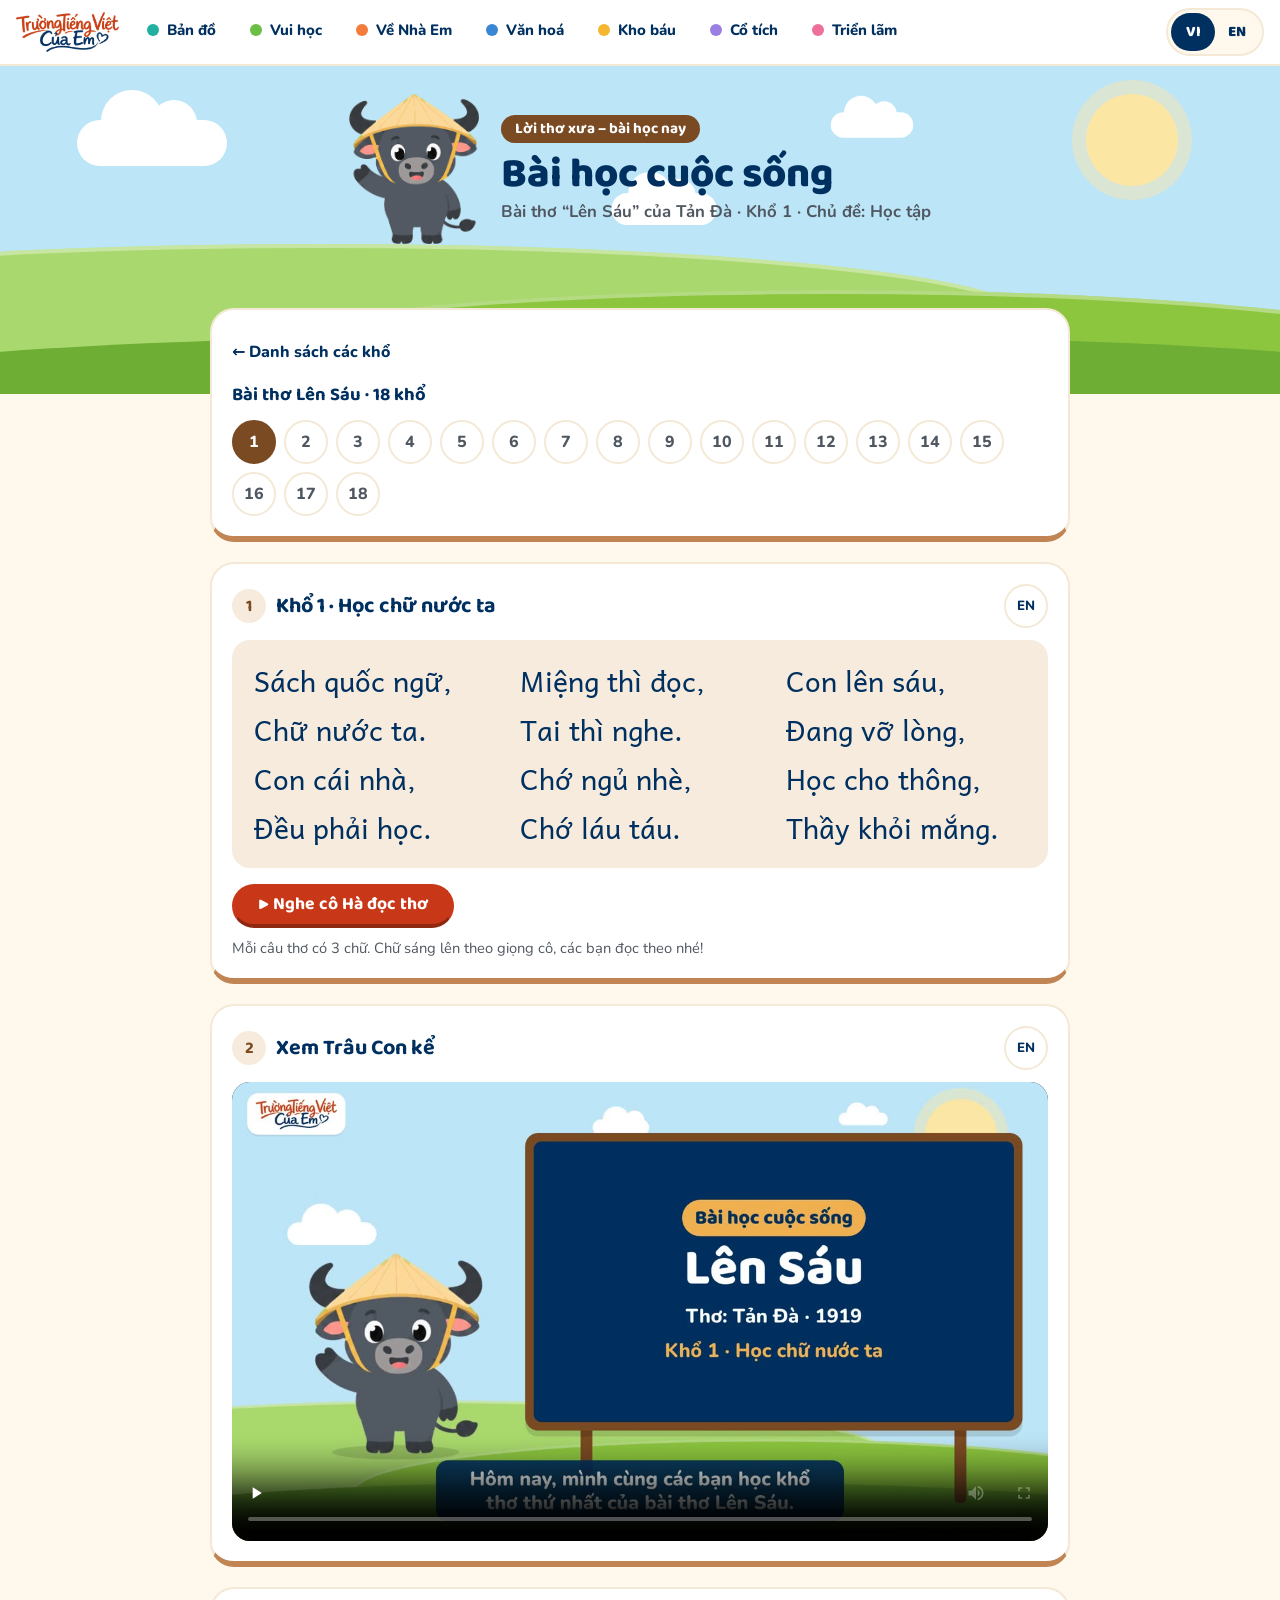
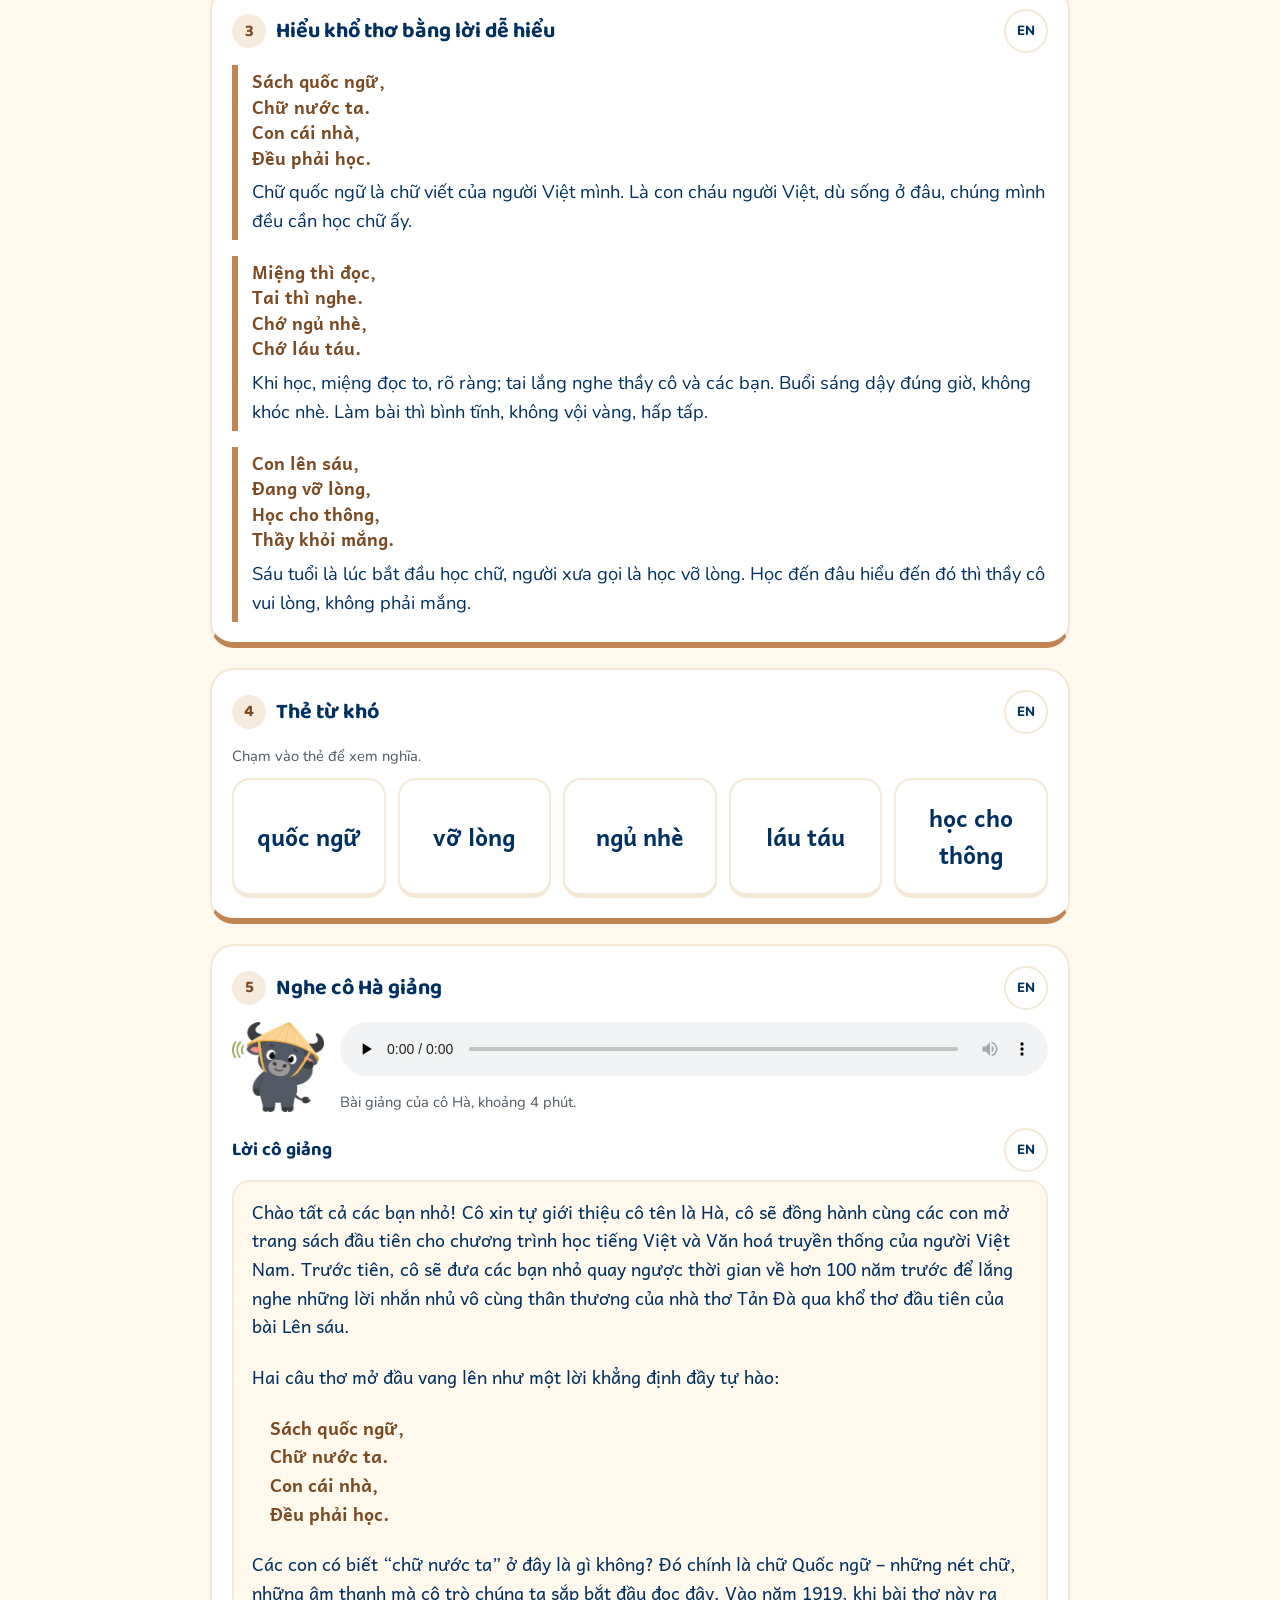
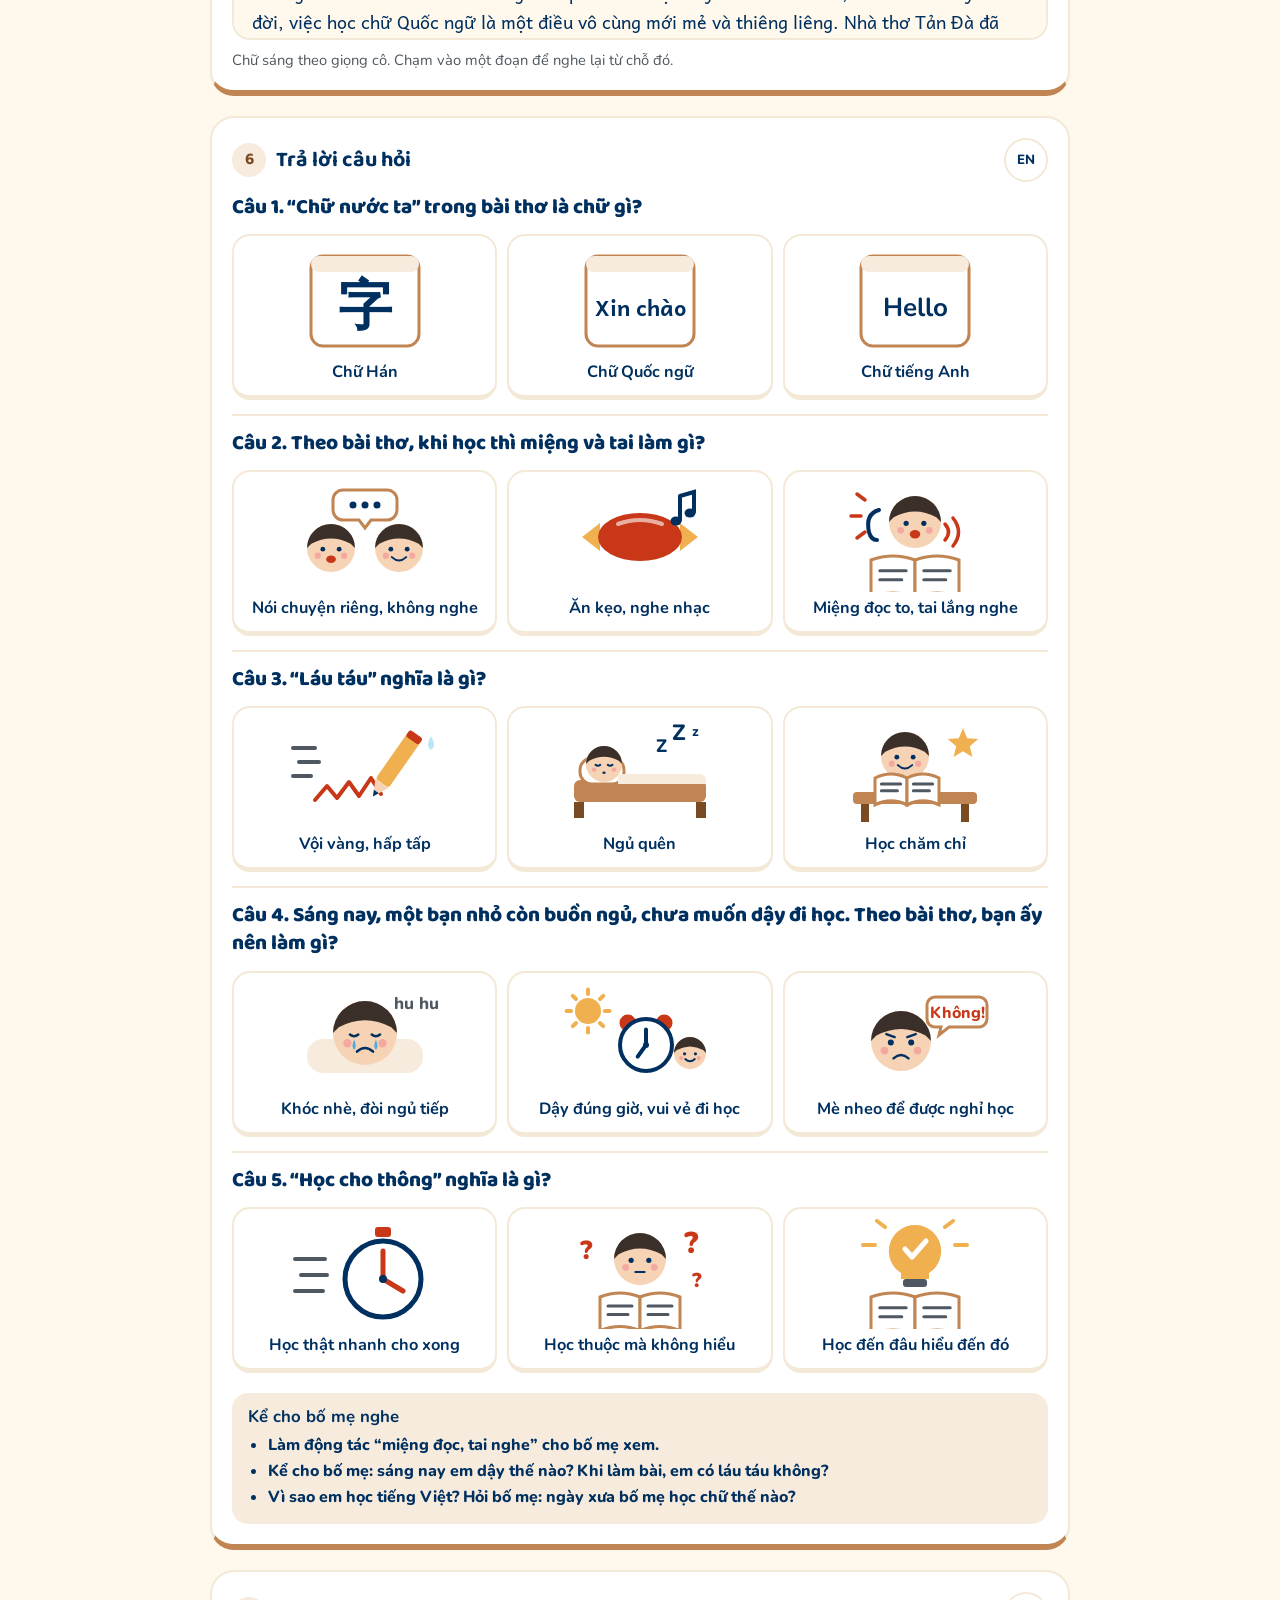
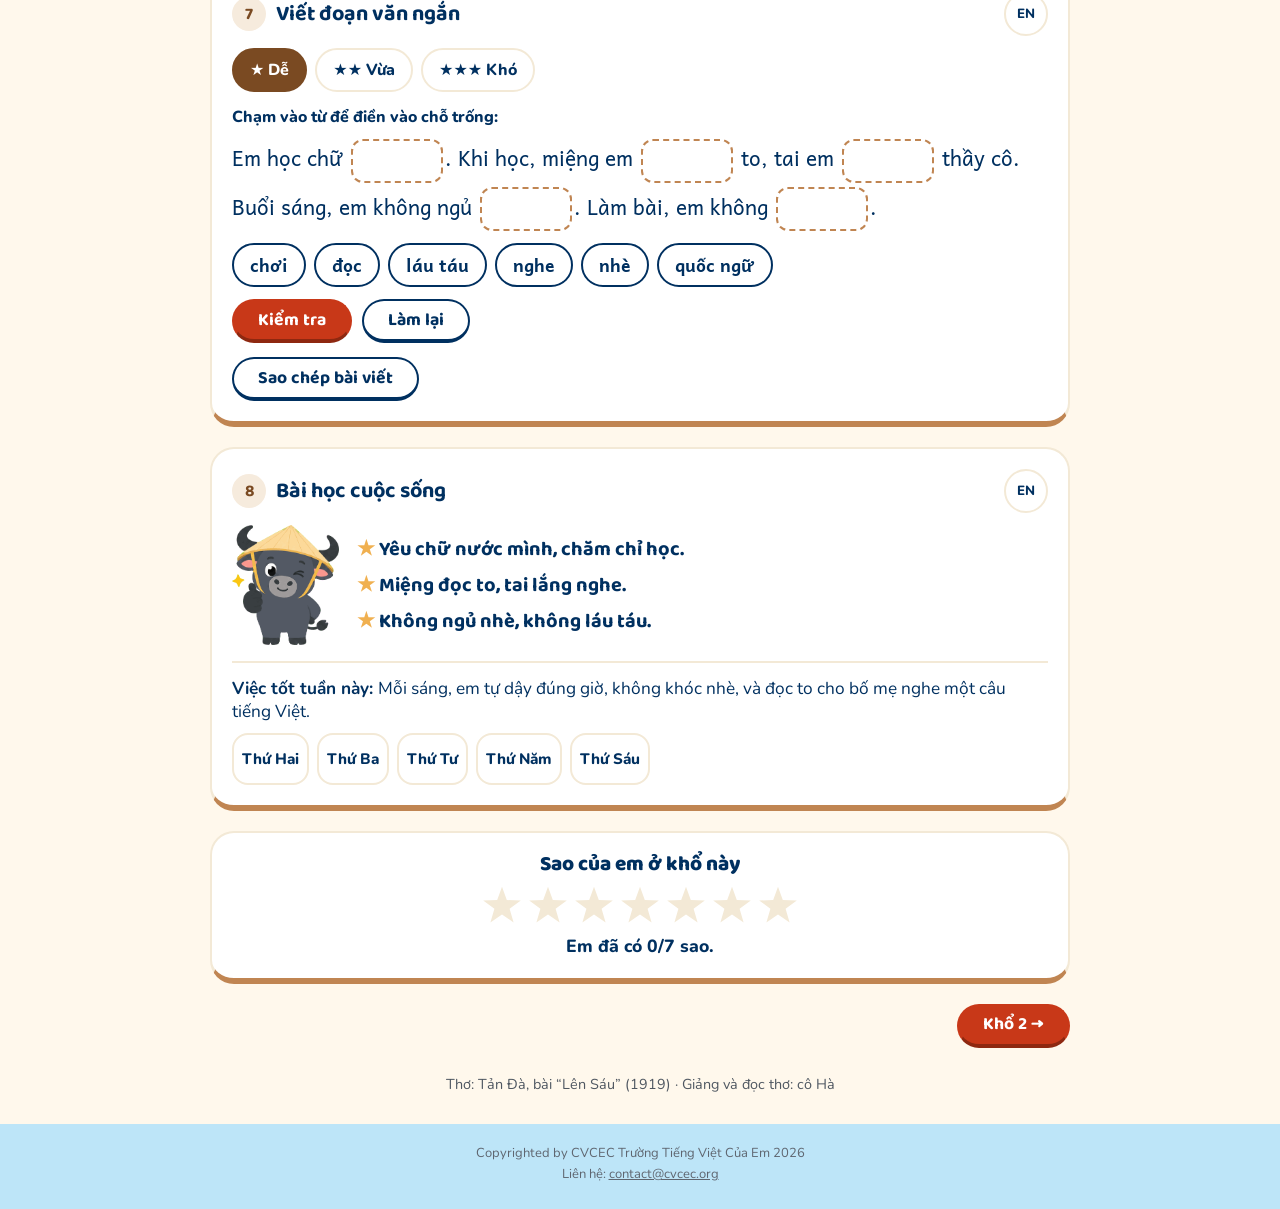
==== kho.html @ e5b730c1 "Khung góc Bài học cuộc sống: 18 khổ Lên Sáu Co-Authored-By: Claude Opus 5.5 <noreply@anthropic.com> " ====
<!DOCTYPE html>
<html lang="vi">
<head>
<meta charset="utf-8">
<meta name="viewport" content="width=device-width, initial-scale=1">
<title>Bài học cuộc sống</title>
<link rel="stylesheet" href="v1/cvcec-chung.css">
<link rel="stylesheet" href="css/hinh.css">
<link rel="stylesheet" href="css/bai.css">
<script src="v1/cvcec-chung.js" defer></script>
<script src="js/hinh.js"></script>
</head>
<body class="ttv-trang">

<header class="ttv-canh bh-dau">
  <div class="bh-dau-trong">
    <img src="assets/trau-wave.png" alt="Trâu Con vẫy tay chào">
    <div class="bh-dau-chu">
      <span class="bh-nhan">Lời thơ xưa – bài học nay</span>
      <h1 class="ttv-tieu-de">Bài học cuộc sống</h1>
      <p class="bh-phu" id="dau-phu"></p>
    </div>
  </div>
</header>

<main data-ttv-nen="don-gian">
  <div class="bh-khung" id="khung">
    <section class="ttv-the bh-kho" aria-labelledby="t-kho">
      <a class="bh-ve" href="index.html">← Danh sách các khổ</a>
      <h2 id="t-kho"></h2>
      <ol id="ds-kho"></ol>
    </section>
  </div>
</main>

<footer data-ttv-chan></footer>

<script>
/* =====================================================================
   Trang bài dùng chung cho mọi khổ. Dữ liệu từng khổ ở data/<bài>/khoNN.js
   (mỗi tệp đặt window.BAI_HOC). Địa chỉ: kho.html#lensau-1 … #lensau-18
   ===================================================================== */
const DS_BAI = { lensau: { ten: "Lên Sáu", tong: 18 } };
const m = (location.hash || "").match(/^#([a-z]+)-(\d+)$/);
const BAI = m && DS_BAI[m[1]] ? m[1] : "lensau";
const SO = m ? Math.min(Math.max(1, +m[2]), DS_BAI[BAI].tong) : 1;
window.addEventListener("hashchange", function () { location.reload(); });

function $(id) { return document.getElementById(id); }
function tao(the, lop, chu) { const el = document.createElement(the); if (lop) el.className = lop; if (chu != null) el.textContent = chu; return el; }
function nfc(s) { return (s || "").normalize("NFC"); }
function so2(n) { return String(n).padStart(2, "0"); }
function khoaKho(b, n) { return "cuocsong:" + b + ":kho" + n; }
function docLuu(k) { try { const s = localStorage.getItem(k); return s ? JSON.parse(s) : null; } catch (e) { return null; } }

(function () {
  const sc = document.createElement("script");
  sc.src = "data/" + BAI + "/kho" + so2(SO) + ".js";
  sc.onload = function () { veTrang(window.BAI_HOC); };
  sc.onerror = function () { $("khung").appendChild(tao("p", "ttv-the", "Chưa tải được khổ này. Các bạn thử lại sau nhé.")); };
  document.head.appendChild(sc);
})();

function veTrang(B) {
  document.title = "Bài học cuộc sống · " + DS_BAI[BAI].ten + " – Khổ " + B.kho;
  const KHOA = khoaKho(BAI, B.kho);
  let duLieu = Object.assign({ sao: {}, viet: {}, ngay: [] }, docLuu(KHOA) || {});
  function luu() { try { localStorage.setItem(KHOA, JSON.stringify(duLieu)); } catch (e) {} }
  const SAO = [];
  function coSao(id, ten) { SAO.push({ id: id, ten: ten }); }
  function datSao(id) { if (duLieu.sao[id]) return; duLieu.sao[id] = true; luu(); veSao(); }

  $("dau-phu").textContent = "Bài thơ “" + DS_BAI[BAI].ten + "” của Tản Đà · Khổ " + B.kho + " · Chủ đề: " + B.chuDe;
  $("t-kho").textContent = "Bài thơ " + DS_BAI[BAI].ten + " · " + DS_BAI[BAI].tong + " khổ";
  (function () {
    const ol = $("ds-kho");
    for (let i = 1; i <= DS_BAI[BAI].tong; i++) {
      const xong = (docLuu(khoaKho(BAI, i)) || {}).xong;
      const li = tao("li", i === B.kho ? "dang" : (xong ? "xong" : ""));
      const a = tao("a", "", String(i)); a.href = "kho.html#" + BAI + "-" + i;
      a.setAttribute("aria-label", "Khổ " + i + (i === B.kho ? ", đang học" : ""));
      if (i === B.kho) a.setAttribute("aria-current", "page");
      li.appendChild(a); ol.appendChild(li);
    }
  })();

  const khung = $("khung");
  let soMuc = 0;
  const thieu = [];
  function theMoi(id, tieuDe, en) {
    soMuc++;
    const sec = tao("section", "ttv-the"); sec.id = id;
    const dau = tao("div", "bh-the-dau");
    const h2 = tao("h2"); h2.appendChild(tao("span", "bh-so", String(soMuc))); h2.appendChild(document.createTextNode(tieuDe));
    dau.appendChild(h2);
    sec.appendChild(dau);
    if (en) {
      const nut = tao("button", "bh-en", "EN"); nut.type = "button"; nut.lang = "en"; nut.setAttribute("aria-expanded", "false");
      const p = tao("p", "bh-giai-en", en); p.lang = "en";
      nut.addEventListener("click", function () { const mo = !p.classList.contains("mo"); p.classList.toggle("mo", mo); nut.setAttribute("aria-expanded", mo ? "true" : "false"); });
      dau.appendChild(nut); sec.appendChild(p);
    }
    khung.appendChild(sec);
    return sec;
  }

  /* ---------- 1. Khổ thơ + cô Hà đọc ---------- */
  (function () {
    const sec = theMoi("phan-tho", "Khổ " + B.kho + " · " + B.tieuDe,
      (B.tieuDeEn ? B.tieuDeEn + " " : "") + "Tap the button to hear cô Hà read this verse, and read along. Each line has 3 words.");
    const tho = tao("div", "bh-tho"); const cau = [];
    B.tho.forEach(function (nhom) {
      const div = tao("div", "nhom");
      nhom.forEach(function (c) { const p = tao("p"); const sp = tao("span", "bh-nua", c[0]); cau.push({ el: sp, bd: c[1], kt: c[2] }); p.appendChild(sp); div.appendChild(p); });
      tho.appendChild(div);
    });
    sec.appendChild(tho);
    const hang = tao("div", "bh-nut-hang"); const nut = tao("button", "ttv-nut", "▶ Nghe cô Hà đọc thơ"); nut.type = "button";
    hang.appendChild(nut); sec.appendChild(hang);
    sec.appendChild(tao("p", "bh-ghi", "Mỗi câu thơ có 3 chữ. Chữ sáng lên theo giọng cô, các bạn đọc theo nhé!"));
    const am = new Audio(); am.preload = "none"; let dang = false;
    function toSang() {
      const t = am.currentTime;
      cau.forEach(function (n) { n.el.classList.toggle("sang", dang && t >= n.bd - 0.05 && t <= n.kt + 0.1); });
      if (dang) requestAnimationFrame(toSang);
    }
    nut.addEventListener("click", function () {
      if (dang) { am.pause(); return; }
      if (!am.src) am.src = B.amThanh.tho;
      am.currentTime = 0; const p = am.play(); if (p && p.catch) p.catch(function () {});
    });
    am.addEventListener("play", function () { dang = true; nut.textContent = "⏸ Dừng"; requestAnimationFrame(toSang); });
    am.addEventListener("pause", function () { dang = false; nut.textContent = "▶ Nghe cô Hà đọc thơ"; toSang(); });
    am.addEventListener("ended", function () { datSao("tho"); });
    coSao("tho", "Nghe cô Hà đọc thơ");
  })();

  /* ---------- 2. Video ---------- */
  if (B.video) {
    const sec = theMoi("phan-video", "Xem Trâu Con kể", "Watch Trâu Con explain this verse in simple words. Cô Hà reads the poem, then Trâu Con tells you what it means.");
    const v = tao("video"); v.src = B.video.src; if (B.video.poster) v.poster = B.video.poster;
    v.controls = true; v.preload = "none"; v.setAttribute("playsinline", ""); v.setAttribute("controlsList", "nodownload noplaybackrate"); v.disablePictureInPicture = true;
    v.addEventListener("ended", function () { datSao("video"); });
    sec.appendChild(v); coSao("video", "Xem video");
  } else thieu.push("Video Trâu Con kể khổ thơ");

  /* ---------- 3. Dịch xuôi ---------- */
  if (B.dichXuoi) {
    const sec = theMoi("phan-xuoi", "Hiểu khổ thơ bằng lời dễ hiểu", null);
    const nut = tao("button", "bh-en", "EN"); nut.type = "button"; nut.lang = "en"; nut.setAttribute("aria-expanded", "false");
    sec.querySelector(".bh-the-dau").appendChild(nut);
    const box = tao("div");
    B.dichXuoi.forEach(function (c) {
      const d = tao("div", "bh-cap");
      const pt = tao("p", "bh-cap-tho"); B.tho[c.nhom].forEach(function (x) { pt.appendChild(tao("span", "", x[0])); });
      d.appendChild(pt); d.appendChild(tao("p", "bh-cap-xuoi", c.vi));
      const en = tao("p", "bh-cap-en", c.en); en.lang = "en"; d.appendChild(en); box.appendChild(d);
    });
    sec.appendChild(box);
    nut.addEventListener("click", function () {
      const mo = nut.getAttribute("aria-expanded") !== "true"; nut.setAttribute("aria-expanded", mo ? "true" : "false");
      box.querySelectorAll(".bh-cap-en").forEach(function (e) { e.classList.toggle("mo", mo); });
    });
  } else thieu.push("Hiểu khổ thơ bằng lời dễ hiểu (có tiếng Anh)");

  /* ---------- 4. Thẻ từ ---------- */
  if (B.tuKho) {
    const sec = theMoi("phan-tu", "Thẻ từ khó", "Tap each card to see what the word means. Turn over all the cards to earn a star.");
    sec.appendChild(tao("p", "bh-ghi", "Chạm vào thẻ để xem nghĩa.")).style.margin = "0 0 12px";
    const luoi = tao("div", "bh-the-tu"); const daLat = new Set();
    B.tuKho.forEach(function (w, i) {
      const b = tao("button", "bh-tu"); b.type = "button"; b.setAttribute("aria-pressed", "false");
      b.appendChild(tao("span", "mat-truoc", w.tu));
      const sau = tao("span", "mat-sau", w.nghia); const em = tao("em", "", w.en); em.lang = "en"; sau.appendChild(em); b.appendChild(sau);
      b.addEventListener("click", function () {
        const lat = !b.classList.contains("lat"); b.classList.toggle("lat", lat); b.setAttribute("aria-pressed", lat ? "true" : "false");
        daLat.add(i); if (daLat.size === B.tuKho.length) datSao("tu");
      });
      luoi.appendChild(b);
    });
    sec.appendChild(luoi); coSao("tu", "Lật đủ thẻ từ");
  } else thieu.push("Thẻ từ khó");

  /* ---------- 5. Nghe cô Hà giảng + lời giảng ---------- */
  (function () {
    const coEn = B.loiGiang.some(function (d) { return d.en; });
    const phut = Math.round((B.amThanh.giangGiay || 0) / 60);
    const sec = theMoi("phan-giang", "Nghe cô Hà giảng",
      "Listen to cô Hà's lesson (about " + phut + " minutes) and follow the words below." + (coEn ? " Tap EN to see a short English explanation of each part." : "") + " Tap any part to listen from there.");
    const hang = tao("div", "bh-giang");
    const img = tao("img"); img.src = "assets/trau-listening.png"; img.alt = ""; hang.appendChild(img);
    const cot = tao("div");
    const a = tao("audio"); a.controls = true; a.preload = "none"; a.setAttribute("controlsList", "nodownload"); a.src = B.amThanh.giang;
    cot.appendChild(a); cot.appendChild(tao("p", "bh-ghi", "Bài giảng của cô Hà, khoảng " + phut + " phút."));
    hang.appendChild(cot); sec.appendChild(hang);
    const dau = tao("div", "bh-loi-dau"); dau.appendChild(tao("h3", "", "Lời cô giảng"));
    let nutEn = null;
    if (coEn) { nutEn = tao("button", "bh-en", "EN"); nutEn.type = "button"; nutEn.lang = "en"; nutEn.setAttribute("aria-expanded", "false"); dau.appendChild(nutEn); }
    sec.appendChild(dau);
    const loi = tao("div", "bh-loi"); loi.setAttribute("aria-label", "Lời cô giảng"); sec.appendChild(loi);
    sec.appendChild(tao("p", "bh-ghi", "Chữ sáng theo giọng cô. Chạm vào một đoạn để nghe lại từ chỗ đó."));
    a.addEventListener("timeupdate", function () { if (a.duration && a.currentTime / a.duration > 0.8) datSao("giang"); });
    function nhayToi(t) {
      const choi = function () { const p = a.play(); if (p && p.catch) p.catch(function () {}); };
      if (a.readyState >= 1) { try { a.currentTime = t; } catch (e) {} choi(); return; }
      a.addEventListener("loadedmetadata", function () { try { a.currentTime = t; } catch (e) {} choi(); }, { once: true });
      a.preload = "auto"; a.load();
    }
    const doan = [];
    B.loiGiang.forEach(function (d) {
      const b = tao("button", "bh-doan"); b.type = "button";
      if (d.tho) d.tho.forEach(function (c) { b.appendChild(tao("span", "tho", c)); }); else b.appendChild(tao("span", "vi", d.vi));
      if (d.en) { const en = tao("span", "en", d.en); en.lang = "en"; b.appendChild(en); }
      b.addEventListener("click", function () { nhayToi(Math.max(0, d.t - 0.3)); });
      doan.push({ el: b, t: d.t }); loi.appendChild(b);
    });
    let dangSo = -1;
    function capNhat() {
      const t = a.currentTime; let k = -1;
      for (let i = 0; i < doan.length; i++) if (t >= doan[i].t - 0.2) k = i;
      if (a.paused && t === 0) k = -1;
      if (k === dangSo) return;
      if (dangSo >= 0) doan[dangSo].el.classList.remove("dang");
      dangSo = k;
      if (k >= 0) {
        const el = doan[k].el; el.classList.add("dang");
        const top = el.offsetTop - loi.offsetTop - 8;
        if (top < loi.scrollTop || top + el.offsetHeight > loi.scrollTop + loi.clientHeight) {
          try { loi.scrollTo({ top: top, behavior: "smooth" }); } catch (e) { loi.scrollTop = top; }
        }
      }
    }
    a.addEventListener("timeupdate", capNhat); a.addEventListener("seeked", capNhat);
    if (nutEn) nutEn.addEventListener("click", function () {
      const mo = nutEn.getAttribute("aria-expanded") !== "true"; nutEn.setAttribute("aria-expanded", mo ? "true" : "false"); loi.classList.toggle("hien-en", mo);
    });
    coSao("giang", "Nghe cô Hà giảng");
    if (!coEn) thieu.push("Giải thích tiếng Anh cho lời giảng");
  })();

  /* ---------- 6. Câu hỏi ---------- */
  if (B.cauHoi || B.keBoMe) {
    const sec = theMoi("phan-hoi", B.cauHoi ? "Trả lời câu hỏi" : "Kể cho bố mẹ nghe",
      B.cauHoi ? "Look at the pictures and choose the best answer. Get them all right to earn a star. Then talk about the last questions with your family."
               : "Talk about these questions from cô Hà with your family.");
    if (B.cauHoi) {
      const box = tao("div"); const dungHet = new Set();
      B.cauHoi.forEach(function (q, i) {
        const c = tao("div", "bh-cau"); c.appendChild(tao("h3", "", "Câu " + (i + 1) + ". " + q.hoi));
        const ds = tao("div", "bh-lua-chon"); const ph = tao("div", "bh-phan-hoi"); const nhan = tao("span"); const giai = tao("span", "giai");
        ph.appendChild(nhan); ph.appendChild(giai);
        q.chon.forEach(function (ch, j) {
          const b = tao("button"); b.type = "button";
          if (window.HINH && HINH[ch[1]]) b.insertAdjacentHTML("beforeend", HINH[ch[1]]);
          b.appendChild(tao("span", "", ch[0]));
          b.addEventListener("click", function () {
            ds.querySelectorAll("button").forEach(function (x) { x.classList.remove("sai"); });
            if (j === q.dung) {
              b.classList.add("dung"); nhan.className = "ttv-nhan-dung"; nhan.textContent = "Đúng rồi!"; giai.textContent = q.giai; dungHet.add(i);
              ds.querySelectorAll("button").forEach(function (x) { x.disabled = true; });
              if (dungHet.size === B.cauHoi.length) datSao("hoi");
            } else { b.classList.add("sai"); nhan.className = "ttv-nhan-sai"; nhan.textContent = "Thử lại nhé"; giai.textContent = ""; }
            ph.classList.add("hien");
          });
          ds.appendChild(b);
        });
        c.appendChild(ds); c.appendChild(ph); box.appendChild(c);
      });
      sec.appendChild(box); coSao("hoi", "Trả lời đúng các câu hỏi");
    } else thieu.push("Câu hỏi có tranh minh hoạ");
    if (B.keBoMe) {
      const ke = tao("div", "bh-ke"); if (B.cauHoi) ke.appendChild(tao("h3", "", "Kể cho bố mẹ nghe"));
      const ul = tao("ul"); B.keBoMe.forEach(function (k) { ul.appendChild(tao("li", "", k)); }); ke.appendChild(ul); sec.appendChild(ke);
    }
  } else thieu.push("Câu hỏi có tranh minh hoạ");

  /* ---------- 7. Viết ---------- */
  if (B.viet) {
    const sec = theMoi("phan-viet", "Viết đoạn văn ngắn",
      "Pick your level. Dễ (easy): fill in the missing words. Vừa (medium): finish three sentences. Khó (hard): write a short paragraph of 5–7 sentences. Your writing is saved on this device.");
    const muc = tao("div", "bh-muc"); muc.setAttribute("role", "tablist");
    const ten = [["mam", "★ Dễ"], ["choi", "★★ Vừa"], ["la", "★★★ Khó"]]; const phan = {};
    ten.forEach(function (x, i) {
      const b = tao("button", "", x[1]); b.type = "button"; b.setAttribute("role", "tab"); b.setAttribute("aria-selected", i === 0 ? "true" : "false"); b.dataset.muc = x[0];
      muc.appendChild(b);
      b.addEventListener("click", function () {
        muc.querySelectorAll("button").forEach(function (y) { y.setAttribute("aria-selected", y === b ? "true" : "false"); });
        Object.keys(phan).forEach(function (k) { phan[k].classList.toggle("mo", k === x[0]); });
      });
    });
    sec.appendChild(muc);
    ["mam", "choi", "la"].forEach(function (k, i) { phan[k] = tao("div", "bh-viet-phan" + (i === 0 ? " mo" : "")); phan[k].setAttribute("role", "tabpanel"); sec.appendChild(phan[k]); });

    // Dễ: điền từ
    phan.mam.appendChild(tao("p", "bh-goi-y", "Chạm vào từ để điền vào chỗ trống:"));
    const cauDien = tao("div", "bh-cau-dien"); phan.mam.appendChild(cauDien);
    const dapAn = [];
    B.viet.mam.cau.split(/(\[[^\]]+\])/).forEach(function (p) {
      const mm = p.match(/^\[(.+)\]$/);
      if (mm) { const o = tao("button", "bh-o"); o.type = "button"; o.setAttribute("aria-label", "Chỗ trống"); o.dataset.dung = mm[1]; o.dataset.chon = "";
        o.addEventListener("click", function () { if (o.dataset.chon) boChon(o); }); dapAn.push(o); cauDien.appendChild(o); }
      else if (p) cauDien.appendChild(document.createTextNode(p));
    });
    const kho = tao("div", "bh-kho-tu"); phan.mam.appendChild(kho);
    const tuDien = dapAn.map(function (o) { return o.dataset.dung; }).concat(B.viet.mam.them || []).sort(function (a, b) { return a.localeCompare(b, "vi"); });
    tuDien.forEach(function (w) {
      const b = tao("button", "", w); b.type = "button";
      b.addEventListener("click", function () {
        const trong = dapAn.find(function (o) { return !o.dataset.chon; }); if (!trong) return;
        trong.dataset.chon = w; trong.textContent = w; trong.classList.add("co"); trong.classList.remove("dung", "sai"); b.disabled = true; trong._nut = b; kq.textContent = "";
      });
      kho.appendChild(b);
    });
    function boChon(o) { if (o._nut) o._nut.disabled = false; o.dataset.chon = ""; o.textContent = ""; o._nut = null; o.classList.remove("co", "dung", "sai"); }
    const hang = tao("div", "bh-nut-hang"); const nk = tao("button", "ttv-nut", "Kiểm tra"); nk.type = "button"; const nx = tao("button", "ttv-nut-phu", "Làm lại"); nx.type = "button"; const kq = tao("span");
    hang.appendChild(nk); hang.appendChild(nx); hang.appendChild(kq); phan.mam.appendChild(hang);
    nx.addEventListener("click", function () { dapAn.forEach(boChon); kq.textContent = ""; });
    nk.addEventListener("click", function () {
      let d = 0; dapAn.forEach(function (o) { const ok = nfc(o.dataset.chon) === nfc(o.dataset.dung); o.classList.toggle("dung", ok); o.classList.toggle("sai", !!o.dataset.chon && !ok); if (ok) d++; });
      kq.className = d === dapAn.length ? "ttv-nhan-dung" : "ttv-nhan-sai"; kq.textContent = d === dapAn.length ? "Đúng rồi!" : "Thử lại nhé";
      if (d === dapAn.length) datSao("viet");
    });

    // Vừa: hoàn thành câu
    phan.choi.appendChild(tao("p", "bh-goi-y", "Viết tiếp cho thành câu của em:"));
    B.viet.choi.forEach(function (c, i) {
      const id = "o-choi-" + i; const lb = tao("label", "", c.mo + " …"); lb.htmlFor = id;
      const ta = tao("textarea"); ta.id = id; ta.dataset.luu = "choi" + i; ta.placeholder = "Ví dụ: " + c.mo + " " + c.vd.replace("…", "");
      ta.value = duLieu.viet["choi" + i] || c.mo + " "; phan.choi.appendChild(lb); phan.choi.appendChild(ta);
    });
    // Khó: đoạn văn
    phan.la.appendChild(tao("p", "bh-goi-y", B.viet.la.de));
    phan.la.appendChild(tao("p", "", "Gợi ý:")).style.margin = "0";
    const gy = tao("ul", "bh-goi-y-ds"); B.viet.la.goiY.forEach(function (g) { gy.appendChild(tao("li", "", g)); }); phan.la.appendChild(gy);
    const lb = tao("label", "", "Đoạn văn của em"); lb.htmlFor = "o-la"; phan.la.appendChild(lb);
    const taLa = tao("textarea", "dai"); taLa.id = "o-la"; taLa.dataset.luu = "la"; taLa.value = duLieu.viet.la || ""; phan.la.appendChild(taLa);
    const dem = tao("p", "bh-dem"); phan.la.appendChild(dem);
    phan.la.appendChild(tao("p", "", "Từ hay có thể dùng:")).style.cssText = "margin:10px 0 0;font-weight:800";
    const tg = tao("ul", "bh-tu-goi-y"); B.viet.la.tu.forEach(function (w) { tg.appendChild(tao("li", "", w)); }); phan.la.appendChild(tg);
    function demCau(s) { return (nfc(s).match(/[^.!?…]+[.!?…]+/g) || []).filter(function (x) { return x.trim().split(/\s+/).length >= 3; }).length; }
    function capNhatDem() { const n = demCau(taLa.value); dem.textContent = "Em đã viết " + n + " câu."; return n; }
    capNhatDem();
    sec.querySelectorAll("textarea[data-luu]").forEach(function (ta) {
      ta.addEventListener("input", function () {
        duLieu.viet[ta.dataset.luu] = ta.value; luu();
        if (ta.dataset.luu === "la" && capNhatDem() >= 5) datSao("viet");
        const choiXong = B.viet.choi.every(function (c, i) { return nfc(duLieu.viet["choi" + i] || "").trim().length > nfc(c.mo).length + 5; });
        if (choiXong) datSao("viet");
      });
    });
    const hc = tao("div", "bh-nut-hang"); hc.style.marginTop = "14px";
    const nc = tao("button", "ttv-nut-phu", "Sao chép bài viết"); nc.type = "button"; const bao = tao("span", "bh-ghi"); bao.style.margin = "0";
    hc.appendChild(nc); hc.appendChild(bao); sec.appendChild(hc);
    nc.addEventListener("click", function () {
      const ph = []; const ch = B.viet.choi.map(function (c, i) { return (duLieu.viet["choi" + i] || "").trim(); }).filter(Boolean).join("\n");
      if (ch) ph.push(ch); if ((duLieu.viet.la || "").trim()) ph.push(duLieu.viet.la.trim());
      if (!ph.length) { bao.textContent = "Em chưa viết gì ở mức Vừa hoặc Khó."; return; }
      const chu = DS_BAI[BAI].ten + " – Khổ " + B.kho + "\n\n" + ph.join("\n\n");
      try { navigator.clipboard.writeText(chu).then(function () { bao.textContent = "Đã sao chép. Em dán gửi thầy cô nhé!"; }, function () { bao.textContent = "Máy này chưa cho sao chép. Em chọn chữ rồi sao chép nhé."; }); }
      catch (e) { bao.textContent = "Máy này chưa cho sao chép. Em chọn chữ rồi sao chép nhé."; }
    });
    coSao("viet", "Viết bài");
  } else thieu.push("Viết đoạn văn ngắn (Dễ – Vừa – Khó)");

  /* ---------- 8. Bài học cuộc sống ---------- */
  if (B.baiHoc) {
    const sec = theMoi("phan-bai-hoc", "Bài học cuộc sống", B.baiHocEn || null);
    const hang = tao("div", "bh-bai-hoc"); const img = tao("img"); img.src = "assets/trau-thumbs-up.png"; img.alt = ""; hang.appendChild(img);
    const ul = tao("ul"); B.baiHoc.forEach(function (b) { ul.appendChild(tao("li", "", b)); }); hang.appendChild(ul); sec.appendChild(hang);
    if (B.viecTot) {
      const v = tao("div", "bh-viec"); const p = tao("p"); const st = tao("strong", "", "Việc tốt tuần này: "); p.appendChild(st); p.appendChild(document.createTextNode(B.viecTot)); v.appendChild(p);
      const ng = tao("div", "bh-ngay");
      ["Thứ Hai", "Thứ Ba", "Thứ Tư", "Thứ Năm", "Thứ Sáu"].forEach(function (n, i) {
        const b = tao("button", "", n); b.type = "button"; b.setAttribute("aria-pressed", duLieu.ngay.indexOf(i) >= 0 ? "true" : "false");
        b.addEventListener("click", function () {
          const k = duLieu.ngay.indexOf(i); if (k >= 0) duLieu.ngay.splice(k, 1); else duLieu.ngay.push(i);
          b.setAttribute("aria-pressed", k >= 0 ? "false" : "true"); luu(); if (duLieu.ngay.length >= 3) datSao("viec");
        });
        ng.appendChild(b);
      });
      v.appendChild(ng); sec.appendChild(v); coSao("viec", "Làm việc tốt 3 ngày");
    }
  } else thieu.push("Bài học cuộc sống và việc tốt tuần này");

  /* ---------- Phần đang soạn ---------- */
  if (thieu.length) {
    const sec = tao("section", "ttv-the bh-sap-co");
    sec.appendChild(tao("h2", "ttv-tieu-de", "Sắp có ở khổ này")).style.cssText = "font-size:1.2rem;margin:0 0 10px";
    const ul = tao("ul"); thieu.forEach(function (t) { ul.appendChild(tao("li", "", t)); }); sec.appendChild(ul); khung.appendChild(sec);
  }

  /* ---------- Tổng sao + chuyển khổ ---------- */
  const tong = tao("section", "ttv-the bh-tong");
  tong.appendChild(tao("h2", "ttv-tieu-de", "Sao của em ở khổ này")).style.fontSize = "1.3rem";
  const oSao = tao("div"); const chuSao = tao("p"); tong.appendChild(oSao); tong.appendChild(chuSao); khung.appendChild(tong);
  function veSao() {
    oSao.textContent = ""; let co = 0;
    SAO.forEach(function (s) {
      const ok = !!duLieu.sao[s.id]; if (ok) co++;
      const el = tao("span", ok ? "ttv-sao" : "ttv-sao ttv-sao-tat"); el.title = s.ten; el.setAttribute("role", "img"); el.setAttribute("aria-label", s.ten + (ok ? ": đã có sao" : ": chưa có sao"));
      oSao.appendChild(el);
    });
    chuSao.textContent = co === SAO.length ? "Giỏi quá! Em đã có đủ " + co + " sao." : "Em đã có " + co + "/" + SAO.length + " sao.";
    const xong = co === SAO.length && !thieu.length;
    if (xong !== !!duLieu.xong) { duLieu.xong = xong; luu(); }
  }
  veSao();

  const chuyen = tao("nav", "bh-chuyen"); chuyen.setAttribute("aria-label", "Chuyển khổ");
  if (B.kho > 1) { const a = tao("a", "ttv-nut-phu", "← Khổ " + (B.kho - 1)); a.href = "kho.html#" + BAI + "-" + (B.kho - 1); chuyen.appendChild(a); } else chuyen.appendChild(tao("span"));
  if (B.kho < DS_BAI[BAI].tong) { const a = tao("a", "ttv-nut", "Khổ " + (B.kho + 1) + " →"); a.href = "kho.html#" + BAI + "-" + (B.kho + 1); chuyen.appendChild(a); }
  khung.appendChild(chuyen);
  khung.appendChild(tao("p", "bh-nguon", B.nguon));
}
</script>
</body>
</html>
---- v1/cvcec-chung.css ----
/*!
 * Bộ mẫu chung "Làng Trâu Con" – Trường Tiếng Việt Của Em (CVCEC)
 * Phiên bản v1 – https://mau.cvcec.org/v1/cvcec-chung.css
 * v1 chỉ được sửa theo hướng KHÔNG làm vỡ trang đang dùng; thay đổi lớn thì tạo v2.
 *
 * Quy tắc tương phản:
 *   Chữ trắng CHỈ đặt trên --ttv-chinh (đỏ son), --ttv-chu (xanh mực),
 *   --ttv-la-phong (đỏ lá phong) và màu ĐẬM của góc học.
 *   Màu gốc và màu nhạt của góc học chỉ làm dải màu, nền thẻ, biểu tượng;
 *   chữ trên đó dùng --ttv-chu.
 */
@import url("https://fonts.googleapis.com/css2?family=Andika:wght@400;700&family=Baloo+2:wght@500;600;700;800&family=Nunito:wght@400;600;700;800&display=swap");

:root {
  /* Chữ */
  --ttv-chu: #003060;          /* xanh mực: chữ, tiêu đề */
  --ttv-chu-phu: #4F5761;      /* xám Trâu */
  --ttv-chu-mo: #5F6670;       /* dòng bản quyền */

  /* Hành động */
  --ttv-chinh: #C83818;        /* đỏ son: nút chính, chữ trắng */
  --ttv-chinh-dam: #8E2810;
  --ttv-la-phong: #C8181C;     /* trái tim, huy hiệu nhỏ */
  --ttv-sao: #F0B050;          /* vàng nón lá: sao thưởng */

  /* Nền */
  --ttv-nen: #FFF8EC;          /* kem giấy: màn đọc, màn chơi */
  --ttv-troi: #BDE5F8;         /* màn chào */
  --ttv-may: #FFFFFF;
  --ttv-mat-troi: #FCE6A4;     /* mặt trời vàng nhạt */
  --ttv-lua-sang: #A9D86E;
  --ttv-lua: #8CC63F;
  --ttv-lua-dam: #6FAE35;
  --ttv-kem-rom: #F8E3B0;
  --ttv-the: #FFFFFF;
  --ttv-vien: #F3E9D6;

  /* Phản hồi */
  --ttv-dung: #3B7A1F;
  --ttv-dung-nen: #E6F5DC;
  --ttv-sai: #B5461A;
  --ttv-sai-nen: #FDE8DC;

  /* Hình khối */
  --ttv-bo-goc: 24px;
  --ttv-bo-nut: 999px;
  --ttv-cham-toi-thieu: 44px;

  /* Phông */
  --ttv-phong: "Nunito", system-ui, sans-serif;
  --ttv-phong-tieu-de: "Baloo 2", "Nunito", sans-serif;
  --ttv-phong-tap-doc: "Andika", "Nunito", sans-serif;

  /* Màu góc học hiện tại – cvcec-chung.js gán từ TTV_DANH_SACH.
     Giá trị mặc định dưới đây chỉ là màu trung tính dự phòng. */
  --ttv-goc: var(--ttv-vien);
  --ttv-goc-dam: var(--ttv-chu);
  --ttv-goc-nhat: var(--ttv-nen);
}

/* ---------- Trang dùng phong cách chung (tuỳ chọn) ---------- */
.ttv-trang,
[data-ttv-nen="don-gian"] {
  font-family: var(--ttv-phong);
  color: var(--ttv-chu);
}
.ttv-trang { background: var(--ttv-troi); }
[data-ttv-nen="don-gian"] { background: var(--ttv-nen); }
body[data-ttv-nen="don-gian"] .ttv-canh,
body[data-ttv-nen="don-gian"] .ttv-canh-trang-tri { background: var(--ttv-nen); }
body[data-ttv-nen="don-gian"] .ttv-canh-trang-tri { display: none; }

.ttv-tieu-de {
  font-family: var(--ttv-phong-tieu-de);
  font-weight: 800;
  color: var(--ttv-chu);
  line-height: 1.15;
  margin: 0 0 .4em;
}
.ttv-chu-tap-doc {
  font-family: var(--ttv-phong-tap-doc);
  color: var(--ttv-chu);
  font-size: 1.6rem;
  line-height: 1.6;
}

/* ---------- Thẻ ---------- */
.ttv-the {
  box-sizing: border-box;
  background: var(--ttv-the);
  color: var(--ttv-chu);
  border: 2px solid var(--ttv-vien);
  border-bottom: 6px solid var(--ttv-goc);
  border-radius: var(--ttv-bo-goc);
  padding: 20px;
}

/* ---------- Nút viên thuốc ---------- */
.ttv-nut,
.ttv-nut-phu {
  box-sizing: border-box;
  display: inline-flex;
  align-items: center;
  justify-content: center;
  gap: .5em;
  min-height: var(--ttv-cham-toi-thieu);
  min-width: var(--ttv-cham-toi-thieu);
  padding: 8px 24px;
  border-radius: var(--ttv-bo-nut);
  font-family: var(--ttv-phong-tieu-de);
  font-weight: 700;
  font-size: 1.1rem;
  line-height: 1.2;
  text-decoration: none;
  cursor: pointer;
  -webkit-tap-highlight-color: transparent;
  touch-action: manipulation;
  user-select: none;
  transition: transform .08s ease, border-bottom-width .08s ease;
}
.ttv-nut {
  background: var(--ttv-chinh);
  color: #FFFFFF;
  border: 2px solid var(--ttv-chinh);
  border-bottom: 4px solid var(--ttv-chinh-dam);
}
.ttv-nut-phu {
  background: var(--ttv-the);
  color: var(--ttv-chu);
  border: 2px solid var(--ttv-chu);
  border-bottom: 4px solid var(--ttv-chu);
}
.ttv-nut:hover { background: var(--ttv-chinh-dam); border-color: var(--ttv-chinh-dam); }
.ttv-nut-phu:hover { background: var(--ttv-nen); }
.ttv-nut:active,
.ttv-nut-phu:active {
  transform: translateY(2px);
  border-bottom-width: 2px;
  margin-bottom: 2px;
}
.ttv-nut[disabled],
.ttv-nut-phu[disabled],
.ttv-nut[aria-disabled="true"],
.ttv-nut-phu[aria-disabled="true"] { opacity: .5; cursor: not-allowed; }

/* ---------- Nhãn phản hồi, sao, huy hiệu ---------- */
.ttv-nhan-dung,
.ttv-nhan-sai {
  display: inline-flex;
  align-items: center;
  min-height: 36px;
  padding: 4px 18px;
  border-radius: var(--ttv-bo-nut);
  font-family: var(--ttv-phong-tieu-de);
  font-weight: 700;
  font-size: 1.1rem;
  border: 2px solid currentColor;
}
.ttv-nhan-dung { color: var(--ttv-dung); background: var(--ttv-dung-nen); }
.ttv-nhan-sai  { color: var(--ttv-sai);  background: var(--ttv-sai-nen); }

.ttv-sao {
  display: inline-block;
  width: 40px;
  height: 40px;
  background: var(--ttv-sao);
  clip-path: polygon(50% 3%, 62% 36%, 97% 37%, 69% 58%, 79% 92%, 50% 72%, 21% 92%, 31% 58%, 3% 37%, 38% 36%);
  vertical-align: middle;
}
.ttv-sao-tat { background: var(--ttv-vien); }

.ttv-huy-hieu {
  display: inline-flex;
  align-items: center;
  padding: 2px 10px;
  border-radius: var(--ttv-bo-nut);
  background: var(--ttv-la-phong);
  color: #FFFFFF;
  font-family: var(--ttv-phong);
  font-weight: 800;
  font-size: .85rem;
}

/* ---------- Bóng thoại của Trâu Con ---------- */
.ttv-bong-thoai {
  position: relative;
  box-sizing: border-box;
  background: var(--ttv-the);
  color: var(--ttv-chu);
  border: 2px solid var(--ttv-vien);
  border-radius: var(--ttv-bo-goc);
  padding: 16px 20px;
  font-family: var(--ttv-phong-tieu-de);
  font-weight: 700;
  font-size: 1.25rem;
  line-height: 1.35;
}
.ttv-bong-thoai::after {
  content: "";
  position: absolute;
  left: -12px;
  bottom: 22px;
  width: 22px;
  height: 22px;
  background: var(--ttv-the);
  border-left: 2px solid var(--ttv-vien);
  border-bottom: 2px solid var(--ttv-vien);
  transform: rotate(45deg);
}

/* ---------- Cảnh trời – mây – ruộng bậc thang ---------- */
.ttv-canh {
  position: relative;
  overflow: hidden;
  isolation: isolate;
  background: var(--ttv-troi);
  color: var(--ttv-chu);
  padding-bottom: 120px;
}
.ttv-canh > :not(.ttv-canh-trang-tri) { position: relative; z-index: 1; }
.ttv-canh-trang-tri {
  position: absolute;
  inset: 0;
  z-index: 0;
  pointer-events: none;
  overflow: hidden;
}
.ttv-canh-trang-tri span { position: absolute; display: block; }
.ttv-mat-troi {
  top: 28px;
  right: 8%;
  width: 92px;
  height: 92px;
  border-radius: 50%;
  background: var(--ttv-mat-troi);
  box-shadow: 0 0 0 14px rgba(252, 230, 164, .45);
}
.ttv-may {
  width: 150px;
  height: 46px;
  border-radius: var(--ttv-bo-nut);
  background: var(--ttv-may);
}
.ttv-may::before,
.ttv-may::after {
  content: "";
  position: absolute;
  border-radius: 50%;
  background: var(--ttv-may);
}
.ttv-may::before { width: 62px; height: 62px; left: 24px; top: -30px; }
.ttv-may::after  { width: 46px; height: 46px; left: 74px; top: -20px; }
.ttv-may-1 { top: 54px; left: 6%; }
.ttv-may-2 { top: 120px; left: 46%; transform: scale(.7); }
.ttv-may-3 { top: 36px; right: 26%; transform: scale(.55); }

.ttv-ruong {
  left: -10%;
  width: 120%;
  border-radius: 50% 50% 0 0 / 70px 70px 0 0;
}
.ttv-ruong-1 { bottom: 0; height: 150px; background: var(--ttv-lua-sang); left: -30%; width: 110%; }
.ttv-ruong-2 { bottom: 0; height: 104px; background: var(--ttv-lua); left: 15%; width: 100%; }
.ttv-ruong-3 { bottom: 0; height: 60px;  background: var(--ttv-lua-dam); left: -10%; width: 120%; border-radius: 50% 50% 0 0 / 40px 40px 0 0; }
/* bờ ruộng: một đường kem rơm mảnh trên mép mỗi bậc */
.ttv-ruong-1, .ttv-ruong-2 { box-shadow: inset 0 4px 0 rgba(255, 255, 255, .35); }

@media (max-width: 600px) {
  .ttv-canh { padding-bottom: 90px; }
  .ttv-mat-troi { width: 64px; height: 64px; top: 18px; }
  .ttv-may-2 { display: none; }
  .ttv-ruong-1 { height: 110px; }
  .ttv-ruong-2 { height: 76px; }
  .ttv-ruong-3 { height: 44px; }
}

/* ---------- Thanh tab ---------- */
.ttv-thanh {
  all: initial;
  box-sizing: border-box;
  display: flex;
  align-items: center;
  gap: 12px;
  width: 100%;
  min-height: 64px;
  padding: 8px 16px;
  background: var(--ttv-the);
  border-bottom: 2px solid var(--ttv-vien);
  font-family: var(--ttv-phong);
  color: var(--ttv-chu);
  position: relative;
  z-index: 50;
}
.ttv-thanh *, .ttv-chan * { box-sizing: border-box; }
.ttv-thanh-logo {
  flex: 0 0 auto;
  display: inline-flex;
  align-items: center;
  min-height: var(--ttv-cham-toi-thieu);
  border-radius: 12px;
}
.ttv-thanh-logo img {
  display: block;
  height: 40px;
  width: auto;
  max-width: none;
}
.ttv-thanh-tab {
  flex: 1 1 auto;
  display: flex;
  gap: 6px;
  margin: 0;
  padding: 2px;
  list-style: none;
  overflow-x: auto;
  scrollbar-width: thin;
  -webkit-overflow-scrolling: touch;
}
.ttv-thanh-tab li { flex: 0 0 auto; margin: 0; padding: 0; }
.ttv-thanh-tab a {
  display: inline-flex;
  align-items: center;
  gap: 8px;
  min-height: var(--ttv-cham-toi-thieu);
  padding: 6px 14px;
  border-radius: 14px 14px 6px 6px;
  border-bottom: 4px solid transparent;
  font-family: var(--ttv-phong);
  font-weight: 800;
  font-size: 15px;
  line-height: 1.2;
  color: var(--ttv-chu);
  text-decoration: none;
  white-space: nowrap;
}
.ttv-thanh-tab a:hover { background: var(--ttv-nen); }
.ttv-thanh-tab a[aria-current="page"] {
  background: var(--ttv-tab-nhat);
  color: var(--ttv-tab-dam);
  border-bottom-color: var(--ttv-tab-mau);
}
.ttv-cham {
  width: 12px;
  height: 12px;
  border-radius: 50%;
  flex: 0 0 auto;
  background: var(--ttv-tab-mau);
}
.ttv-thanh-ngon-ngu {
  flex: 0 0 auto;
  display: inline-flex;
  padding: 3px;
  border: 2px solid var(--ttv-vien);
  border-radius: var(--ttv-bo-nut);
  background: var(--ttv-nen);
}
.ttv-thanh-ngon-ngu button {
  all: unset;
  box-sizing: border-box;
  min-width: var(--ttv-cham-toi-thieu);
  min-height: 38px;
  padding: 0 10px;
  display: inline-flex;
  align-items: center;
  justify-content: center;
  border-radius: var(--ttv-bo-nut);
  font-family: var(--ttv-phong-tieu-de);
  font-weight: 800;
  font-size: 15px;
  color: var(--ttv-chu);
  cursor: pointer;
}
.ttv-thanh-ngon-ngu button[aria-pressed="true"] {
  background: var(--ttv-chu);
  color: #FFFFFF;
}

@media (max-width: 760px) {
  .ttv-thanh { gap: 8px; padding: 6px 10px; min-height: 56px; }
  .ttv-thanh-logo img { height: 32px; }
  .ttv-thanh-tab a { padding: 6px 10px; font-size: 14px; }
}

/* ---------- Chân trang ---------- */
.ttv-chan {
  box-sizing: border-box;
  padding: 18px 16px 22px;
  text-align: center;
  font-family: var(--ttv-phong);
  font-size: 13px;
  line-height: 1.5;
  color: var(--ttv-chu-mo);
}
.ttv-chan p { margin: 2px 0; }
.ttv-chan a { color: var(--ttv-chu-mo); min-height: 24px; }
/* Không làm mờ bằng opacity: --ttv-chu-mo (#5F6670) đạt 5,49:1 trên nền kem và 5,80:1 trên nền trắng. */
.ttv-ban-quyen { color: var(--ttv-chu-mo); }

/* ---------- Thẻ góc học (dựng bằng TTV.taoTheGoc) ---------- */
.ttv-the-goc {
  display: flex;
  flex-direction: column;
  padding: 0;
  overflow: hidden;
  text-decoration: none;
  color: var(--ttv-chu);
  transition: transform .12s ease;
}
.ttv-the-goc:hover { transform: translateY(-3px); }
.ttv-the-goc-dai {
  height: 10px;
  background: var(--ttv-goc);
}
.ttv-the-goc-anh {
  display: flex;
  align-items: flex-end;
  justify-content: center;
  height: 140px;
  padding: 12px 12px 0;
  background: var(--ttv-goc-nhat);
}
.ttv-the-goc-anh img {
  display: block;
  max-height: 100%;
  max-width: 100%;
  width: auto;
  height: auto;
  object-fit: contain;
}
.ttv-the-goc-noi-dung {
  display: flex;
  flex-direction: column;
  gap: 6px;
  flex: 1 1 auto;
  padding: 14px 18px 18px;
}
.ttv-the-goc-ten {
  font-family: var(--ttv-phong-tieu-de);
  font-weight: 800;
  font-size: 1.25rem;
  line-height: 1.2;
  color: var(--ttv-chu);
  margin: 0;
}
.ttv-the-goc-mo-ta {
  margin: 0 0 6px;
  color: var(--ttv-chu-phu);
  font-size: .98rem;
  line-height: 1.4;
  flex: 1 1 auto;
}
.ttv-the-goc-vao {
  align-self: flex-start;
  display: inline-flex;
  align-items: center;
  min-height: var(--ttv-cham-toi-thieu);
  padding: 6px 18px;
  border-radius: var(--ttv-bo-nut);
  background: var(--ttv-goc-dam);
  color: #FFFFFF;
  font-family: var(--ttv-phong-tieu-de);
  font-weight: 700;
}

/* ---------- Focus bàn phím ---------- */
.ttv-nut:focus-visible,
.ttv-nut-phu:focus-visible,
.ttv-the-goc:focus-visible,
.ttv-thanh a:focus-visible,
.ttv-thanh button:focus-visible,
.ttv-chan a:focus-visible,
[data-ttv-nen] a:focus-visible,
[data-ttv-nen] button:focus-visible,
.ttv-trang a:focus-visible,
.ttv-trang button:focus-visible {
  outline: 3px solid var(--ttv-chu);
  outline-offset: 3px;
  box-shadow: 0 0 0 3px #FFFFFF;
}

@media (prefers-reduced-motion: reduce) {
  .ttv-nut, .ttv-nut-phu, .ttv-the-goc { transition: none; }
  .ttv-the-goc:hover { transform: none; }
}
---- css/hinh.css ----
/* Màu tranh minh hoạ – lấy từ biến --ttv-*; màu da, tóc, má là màu chức năng riêng của trang */
.hinh { display: block; width: 100%; height: auto; }
.hinh .f-muc { fill: var(--ttv-chu); }
.hinh .f-son { fill: var(--ttv-chinh); }
.hinh .f-sao { fill: var(--ttv-sao); }
.hinh .f-goc { fill: var(--ttv-goc); }
.hinh .f-goc-dam { fill: var(--ttv-goc-dam); }
.hinh .f-goc-nhat { fill: var(--ttv-goc-nhat); }
.hinh .f-nen { fill: var(--ttv-nen); }
.hinh .f-trang { fill: #fff; }
.hinh .f-troi { fill: var(--ttv-troi); }
.hinh .f-lua { fill: var(--ttv-lua); }
.hinh .f-xam { fill: var(--ttv-chu-phu); }
.hinh .f-dung { fill: var(--ttv-dung); }
.hinh .f-da { fill: #F7D3B5; }
.hinh .f-toc { fill: #3B2F2A; }
.hinh .f-ma { fill: #F4A9A0; }
.hinh .f-nuoc-mat { fill: #4FA8DE; }
.hinh .s-muc { stroke: var(--ttv-chu); fill: none; }
.hinh .s-son { stroke: var(--ttv-chinh); fill: none; }
.hinh .s-xam { stroke: var(--ttv-chu-phu); fill: none; }
.hinh .s-sao { stroke: var(--ttv-sao); fill: none; }
.hinh .s-dung { stroke: var(--ttv-dung); fill: none; }
.hinh .s-trang { stroke: #fff; fill: none; }
.hinh .s-vien { stroke: var(--ttv-goc); }
.hinh .f-trang.s-vien, .hinh .f-trang.s-muc { fill: #fff; }
---- css/bai.css ----
/* Màu góc "Bài học cuộc sống" – TẠM cho bản xem thử.
     Khi duyệt, chuyển vào TTV_DANH_SACH (v1/cvcec-chung.js) và xoá khối này. */
  html:root { --ttv-goc: #C08552; --ttv-goc-dam: #7A4A22; --ttv-goc-nhat: #F6EBDD; }

  * { box-sizing: border-box; }
  body { margin: 0; }
  .bh-dau { padding: 28px 20px 150px; text-align: center; }
  .bh-dau-trong { max-width: 860px; margin: 0 auto; display: flex; align-items: center; gap: 22px; justify-content: center; }
  .bh-dau img { height: 150px; width: auto; flex: 0 0 auto; }
  .bh-dau-chu { text-align: left; }
  .bh-nhan { display: inline-block; background: var(--ttv-goc-dam); color: #fff; font-family: var(--ttv-phong-tieu-de);
    font-weight: 700; font-size: .95rem; padding: 2px 14px; border-radius: var(--ttv-bo-nut); }
  .bh-dau h1 { font-size: clamp(1.9rem, 5vw, 2.6rem); margin: 8px 0 2px; }
  .bh-dau .bh-phu { margin: 0; font-weight: 700; color: var(--ttv-chu-phu); font-size: 1.05rem; }

  main { background: var(--ttv-nen); padding: 0 16px 30px; }
  .bh-khung { max-width: 860px; margin: 0 auto; display: grid; gap: 20px; }

  /* Dải 18 khổ */
  .bh-kho { margin-top: -86px; position: relative; z-index: 2; }
  .bh-kho h2 { font-family: var(--ttv-phong-tieu-de); font-size: 1.15rem; margin: 0 0 10px; }
  .bh-kho ol { list-style: none; margin: 0; padding: 0; display: flex; flex-wrap: wrap; gap: 8px; }
  .bh-kho li a, .bh-kho li span { display: inline-flex; text-decoration: none; align-items: center; justify-content: center; min-width: 44px; min-height: 44px;
    border-radius: var(--ttv-bo-nut); font-weight: 800; border: 2px solid var(--ttv-vien); color: var(--ttv-chu-phu); background: var(--ttv-the); }
  .bh-kho li.dang a, .bh-kho li.dang span { background: var(--ttv-goc-dam); color: #fff; border-color: var(--ttv-goc-dam); }
  .bh-kho li.xong a { border-color: var(--ttv-sao); background: #FFF6DF; }
  .bh-kho .bh-ve { display: inline-flex; align-items: center; min-height: 44px; font-weight: 800; color: var(--ttv-chu); text-decoration: none; margin-bottom: 6px; }
  .bh-kho .bh-ve:hover { text-decoration: underline; }
  .bh-kho p { margin: 10px 0 0; color: var(--ttv-chu-phu); font-size: .95rem; }

  .ttv-the { position: relative; }
  .bh-the-dau { display: flex; align-items: center; justify-content: space-between; gap: 12px; margin-bottom: 12px; }
  .bh-the-dau h2 { font-family: var(--ttv-phong-tieu-de); font-size: 1.35rem; margin: 0; display: flex; align-items: center; gap: 10px; }
  .bh-so { display: inline-flex; width: 34px; height: 34px; border-radius: 50%; align-items: center; justify-content: center;
    background: var(--ttv-goc-nhat); color: var(--ttv-goc-dam); font-size: 1.05rem; flex: 0 0 auto; }
  .bh-sao-muc { width: 26px; height: 26px; flex: 0 0 auto; }
  .bh-en { min-width: 44px; min-height: 44px; border-radius: var(--ttv-bo-nut); border: 2px solid var(--ttv-vien);
    background: var(--ttv-the); color: var(--ttv-chu); font-weight: 800; font-family: var(--ttv-phong); cursor: pointer; flex: 0 0 auto; }
  .bh-en[aria-expanded="true"] { background: var(--ttv-chu); color: #fff; border-color: var(--ttv-chu); }
  .bh-giai-en { display: none; background: var(--ttv-nen); border-radius: 14px; padding: 10px 14px; margin: -2px 0 12px;
    color: var(--ttv-chu-phu); font-size: .98rem; }
  .bh-giai-en.mo { display: block; }

  /* Khổ thơ */
  .bh-tho { font-family: var(--ttv-phong-tap-doc); font-size: clamp(1.35rem, 3.4vw, 1.75rem); line-height: 1.75; margin: 6px 0 16px;
    padding: 16px 18px; background: var(--ttv-goc-nhat); border-radius: 18px;
    display: grid; grid-template-columns: repeat(3, 1fr); gap: 4px 18px; }
  .bh-tho .nhom p { margin: 0; }
  @media (max-width: 700px) { .bh-tho { grid-template-columns: 1fr 1fr; } }
  @media (max-width: 420px) { .bh-tho { grid-template-columns: 1fr; gap: 10px; } }
  .bh-nua { padding: 0 4px; border-radius: 8px; transition: background .15s; box-shadow: inset 0 -4px 0 transparent;
    white-space: nowrap; display: inline-block; }
  .bh-nua.sang { background: #FDECC4; box-shadow: inset 0 -4px 0 var(--ttv-sao); }
  .bh-nut-hang { display: flex; flex-wrap: wrap; gap: 10px; align-items: center; }
  .bh-ghi { color: var(--ttv-chu-phu); font-size: .92rem; margin: 10px 0 0; }

  /* Video */
  .bh-video-cho { display: flex; align-items: center; gap: 18px; background: var(--ttv-nen); border: 2px dashed var(--ttv-goc);
    border-radius: 18px; padding: 18px; }
  .bh-video-cho img { height: 110px; width: auto; }
  .bh-video-cho p { margin: 0; font-weight: 700; }
  .bh-video-cho small { display: block; font-weight: 600; color: var(--ttv-chu-phu); margin-top: 4px; }
  video { width: 100%; border-radius: 18px; background: #000; display: block; }

  /* Dịch xuôi */
  .bh-cap { border-left: 6px solid var(--ttv-goc); padding: 4px 0 4px 14px; margin: 0 0 16px; }
  .bh-cap:last-child { margin-bottom: 0; }
  .bh-cap-tho { font-family: var(--ttv-phong-tap-doc); font-weight: 700; font-size: 1.1rem; margin: 0 0 6px; color: var(--ttv-goc-dam); line-height: 1.45; }
  .bh-cap-tho span { display: block; }
  .bh-cap-xuoi { margin: 0; font-size: 1.15rem; line-height: 1.6; }
  .bh-cap-en { margin: 6px 0 0; color: var(--ttv-chu-phu); font-size: .98rem; display: none; }
  .bh-cap-en.mo { display: block; }

  /* Thẻ từ */
  .bh-the-tu { display: grid; grid-template-columns: repeat(auto-fill, minmax(150px, 1fr)); gap: 12px; }
  .bh-tu { min-height: 120px; border-radius: 18px; border: 2px solid var(--ttv-vien); border-bottom-width: 5px;
    background: var(--ttv-the); cursor: pointer; padding: 12px; text-align: center; font-family: var(--ttv-phong); color: var(--ttv-chu); }
  .bh-tu .mat-truoc { font-family: var(--ttv-phong-tap-doc); font-size: 1.45rem; font-weight: 700; }
  .bh-tu .mat-sau { display: none; font-size: 1rem; line-height: 1.4; }
  .bh-tu .mat-sau em { display: block; font-style: normal; color: var(--ttv-chu-phu); font-size: .9rem; margin-top: 6px; }
  .bh-tu.lat { background: var(--ttv-goc-nhat); border-color: var(--ttv-goc); }
  .bh-tu.lat .mat-truoc { font-size: 1.05rem; color: var(--ttv-goc-dam); }
  .bh-tu.lat .mat-sau { display: block; }

  /* Nghe giảng */
  audio { width: 100%; }
  .bh-giang { display: flex; gap: 16px; align-items: center; }
  .bh-giang img { height: 90px; width: auto; flex: 0 0 auto; }
  .bh-giang div { flex: 1; min-width: 0; }

  /* Lời giảng */
  .bh-loi-dau { display: flex; justify-content: space-between; align-items: center; gap: 10px; margin: 16px 0 8px; }
  .bh-loi-dau h3 { margin: 0; font-family: var(--ttv-phong-tieu-de); font-size: 1.15rem; }
  .bh-loi { max-height: 460px; overflow-y: auto; border: 2px solid var(--ttv-vien); border-radius: 18px; padding: 6px; background: var(--ttv-nen); }
  .bh-doan { display: block; width: 100%; text-align: left; border: 0; background: transparent; border-radius: 14px; padding: 10px 12px;
    font: 1.12rem/1.6 var(--ttv-phong-tap-doc); color: var(--ttv-chu); cursor: pointer; min-height: 44px; }
  .bh-doan + .bh-doan { margin-top: 2px; }
  .bh-doan.dang { background: var(--ttv-the); box-shadow: inset 5px 0 0 var(--ttv-sao); }
  .bh-doan .tho { display: block; font-weight: 700; color: var(--ttv-goc-dam); padding-left: 18px; }
  .bh-doan .en { display: none; font: .98rem/1.5 var(--ttv-phong); color: var(--ttv-chu-phu); margin-top: 4px; }
  .bh-loi.hien-en .bh-doan .en { display: block; }

  /* Câu hỏi */
  .bh-cau { border-top: 2px solid var(--ttv-vien); padding: 14px 0; }
  .bh-cau:first-of-type { border-top: 0; padding-top: 0; }
  .bh-cau h3 { font-family: var(--ttv-phong-tieu-de); font-weight: 800; font-size: 1.3rem; margin: 0 0 12px; line-height: 1.35; }
  .bh-lua-chon { display: grid; gap: 10px; grid-template-columns: repeat(3, 1fr); }
  .bh-lua-chon button { display: flex; flex-direction: column; align-items: center; gap: 6px; text-align: center; min-height: 48px;
    border-radius: 18px; border: 2px solid var(--ttv-vien); border-bottom-width: 5px;
    background: var(--ttv-the); color: var(--ttv-chu); font: 700 1.02rem/1.3 var(--ttv-phong); padding: 10px 8px 12px; cursor: pointer; }
  .bh-lua-chon button .hinh { max-width: 160px; }
  .bh-lua-chon button[disabled] { cursor: default; }
  .bh-lua-chon button[disabled]:not(.dung) { opacity: .55; }
  @media (max-width: 520px) {
    .bh-lua-chon { grid-template-columns: 1fr; }
    .bh-lua-chon button { flex-direction: row; text-align: left; }
    .bh-lua-chon button .hinh { width: 104px; flex: 0 0 104px; }
  }
  .bh-ke li { font-weight: 800; }
  .bh-lua-chon button.dung { border-color: var(--ttv-dung); background: var(--ttv-dung-nen); color: var(--ttv-dung); }
  .bh-lua-chon button.sai { border-color: var(--ttv-sai); background: var(--ttv-sai-nen); color: var(--ttv-sai); }
  .bh-phan-hoi { margin-top: 10px; display: none; align-items: flex-start; gap: 10px; flex-wrap: wrap; }
  .bh-phan-hoi.hien { display: flex; }
  .bh-phan-hoi span.giai { flex: 1 1 260px; color: var(--ttv-chu-phu); padding-top: 4px; }
  .bh-ke { background: var(--ttv-goc-nhat); border-radius: 16px; padding: 12px 16px; margin-top: 6px; }
  .bh-ke h3 { margin: 0 0 6px; font-size: 1.05rem; }
  .bh-ke ul { margin: 0; padding-left: 20px; }
  .bh-ke li { margin: 4px 0; }

  /* Viết */
  .bh-muc { display: flex; gap: 8px; flex-wrap: wrap; margin-bottom: 14px; }
  .bh-muc button { min-height: 44px; border-radius: var(--ttv-bo-nut); border: 2px solid var(--ttv-vien); background: var(--ttv-the);
    color: var(--ttv-chu); font: 800 1rem var(--ttv-phong); padding: 6px 16px; cursor: pointer; }
  .bh-muc button[aria-selected="true"] { background: var(--ttv-goc-dam); border-color: var(--ttv-goc-dam); color: #fff; }
  .bh-viet-phan { display: none; }
  .bh-viet-phan.mo { display: block; }
  .bh-cau-dien { font-family: var(--ttv-phong-tap-doc); font-size: 1.3rem; line-height: 2.3; }
  .bh-o { display: inline-flex; min-width: 92px; min-height: 44px; vertical-align: middle; align-items: center; justify-content: center;
    border: 2px dashed var(--ttv-goc); border-radius: 12px; padding: 0 10px; margin: 0 2px; background: var(--ttv-the); cursor: pointer;
    font: inherit; color: var(--ttv-chu); }
  .bh-o.co { border-style: solid; background: var(--ttv-goc-nhat); }
  .bh-o.dung { border-color: var(--ttv-dung); background: var(--ttv-dung-nen); }
  .bh-o.sai { border-color: var(--ttv-sai); background: var(--ttv-sai-nen); }
  .bh-kho-tu { display: flex; flex-wrap: wrap; gap: 8px; margin: 12px 0; }
  .bh-kho-tu button { min-height: 44px; border-radius: var(--ttv-bo-nut); border: 2px solid var(--ttv-chu); background: var(--ttv-the);
    color: var(--ttv-chu); font: 700 1.1rem var(--ttv-phong-tap-doc); padding: 4px 16px; cursor: pointer; }
  .bh-kho-tu button[disabled] { opacity: .35; cursor: default; }
  .bh-goi-y { margin: 0 0 6px; font-weight: 800; }
  .bh-viet-phan label { display: block; font-weight: 800; margin: 12px 0 6px; }
  textarea { width: 100%; min-height: 64px; border-radius: 14px; border: 2px solid var(--ttv-vien); padding: 10px 12px;
    font: 1.15rem/1.6 var(--ttv-phong-tap-doc); color: var(--ttv-chu); background: var(--ttv-the); resize: vertical; }
  textarea:focus { outline: 3px solid var(--ttv-sao); border-color: var(--ttv-sao); }
  textarea.dai { min-height: 180px; }
  .bh-tu-goi-y { display: flex; flex-wrap: wrap; gap: 6px; margin: 8px 0 0; padding: 0; list-style: none; }
  .bh-tu-goi-y li { background: var(--ttv-nen); border: 1px solid var(--ttv-vien); border-radius: var(--ttv-bo-nut); padding: 3px 12px;
    font-family: var(--ttv-phong-tap-doc); }
  .bh-goi-y-ds { margin: 6px 0 0; padding-left: 20px; }
  .bh-dem { color: var(--ttv-chu-phu); font-size: .92rem; margin: 6px 0 0; }

  /* Bài học + việc tốt */
  .bh-bai-hoc { display: flex; gap: 18px; align-items: center; }
  .bh-bai-hoc img { height: 120px; width: auto; flex: 0 0 auto; }
  .bh-bai-hoc ul { margin: 0; padding-left: 0; list-style: none; font-family: var(--ttv-phong-tieu-de); font-weight: 700; font-size: 1.25rem; }
  .bh-bai-hoc li { margin: 4px 0; }
  .bh-bai-hoc li::before { content: "★ "; color: var(--ttv-sao); }
  .bh-viec { margin-top: 16px; padding-top: 14px; border-top: 2px solid var(--ttv-vien); }
  .bh-viec p { margin: 0 0 10px; font-size: 1.08rem; }
  .bh-ngay { display: flex; flex-wrap: wrap; gap: 8px; }
  .bh-ngay button { min-width: 64px; min-height: 52px; border-radius: 16px; border: 2px solid var(--ttv-vien); background: var(--ttv-the);
    color: var(--ttv-chu); font: 800 .95rem var(--ttv-phong); cursor: pointer; padding: 4px 8px; }
  .bh-ngay button[aria-pressed="true"] { background: var(--ttv-dung-nen); border-color: var(--ttv-dung); color: var(--ttv-dung); }

  /* Tổng sao */
  .bh-tong { text-align: center; }
  .bh-tong .ttv-sao, .bh-tong .ttv-sao-tat { margin: 0 3px; }
  .bh-tong p { margin: 8px 0 0; font-weight: 800; font-size: 1.1rem; }
  .bh-nguon { text-align: center; color: var(--ttv-chu-phu); font-size: .9rem; margin: 6px 0 0; }

  @media (max-width: 600px) {
    .bh-dau-trong { flex-direction: column; gap: 6px; }
    .bh-dau-chu { text-align: center; }
    .bh-dau img { height: 120px; }
    .bh-video-cho, .bh-bai-hoc, .bh-giang { flex-direction: column; text-align: center; }
    .ttv-the { padding: 16px; }
    .bh-tho { padding: 10px 10px; }
  }

  /* Phần đang soạn */
  .bh-sap-co ul { margin: 0; padding-left: 0; list-style: none; display: grid; gap: 8px; }
  .bh-sap-co li { display: flex; align-items: center; gap: 10px; background: var(--ttv-nen); border: 2px dashed var(--ttv-vien);
    border-radius: 14px; padding: 10px 14px; font-weight: 700; color: var(--ttv-chu-phu); }
  .bh-sap-co li::before { content: "⏳"; }
  /* Chuyển khổ */
  .bh-chuyen { display: flex; justify-content: space-between; gap: 10px; flex-wrap: wrap; }
  .bh-chuyen a { text-decoration: none; }
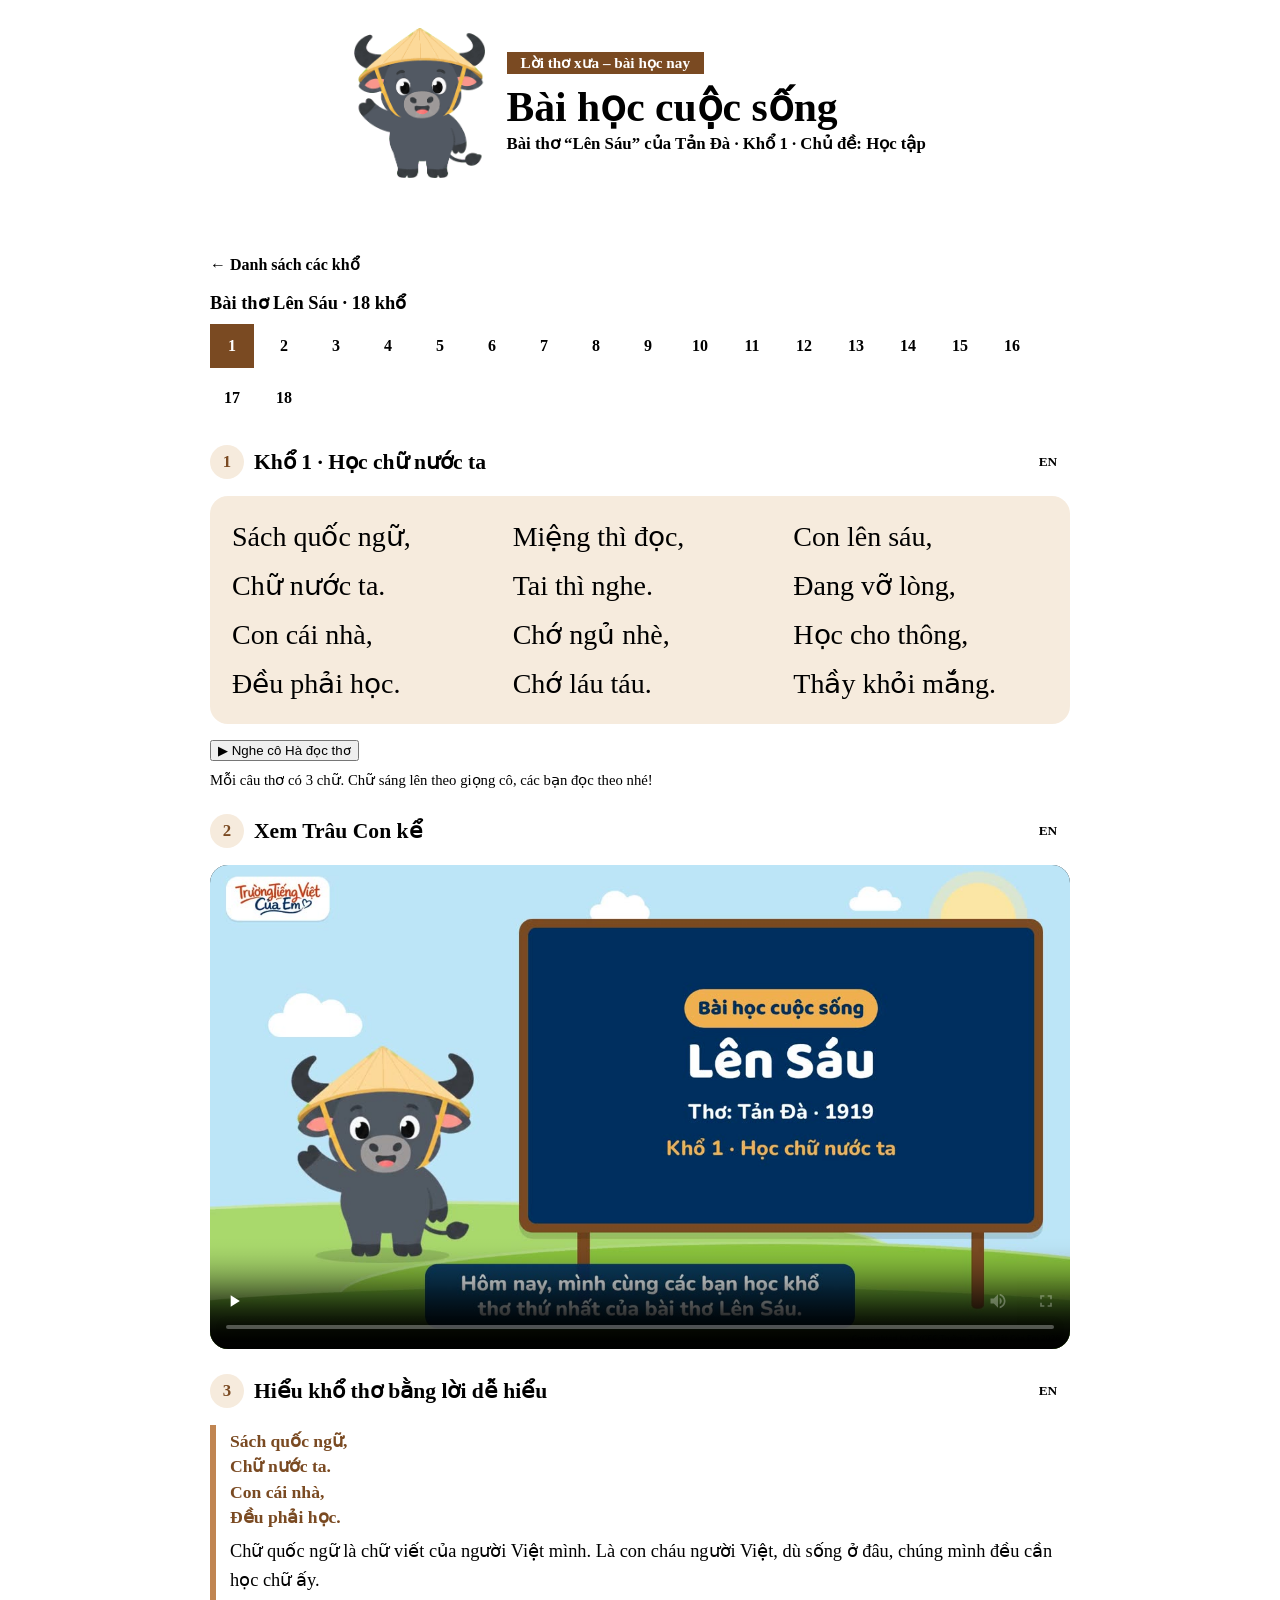
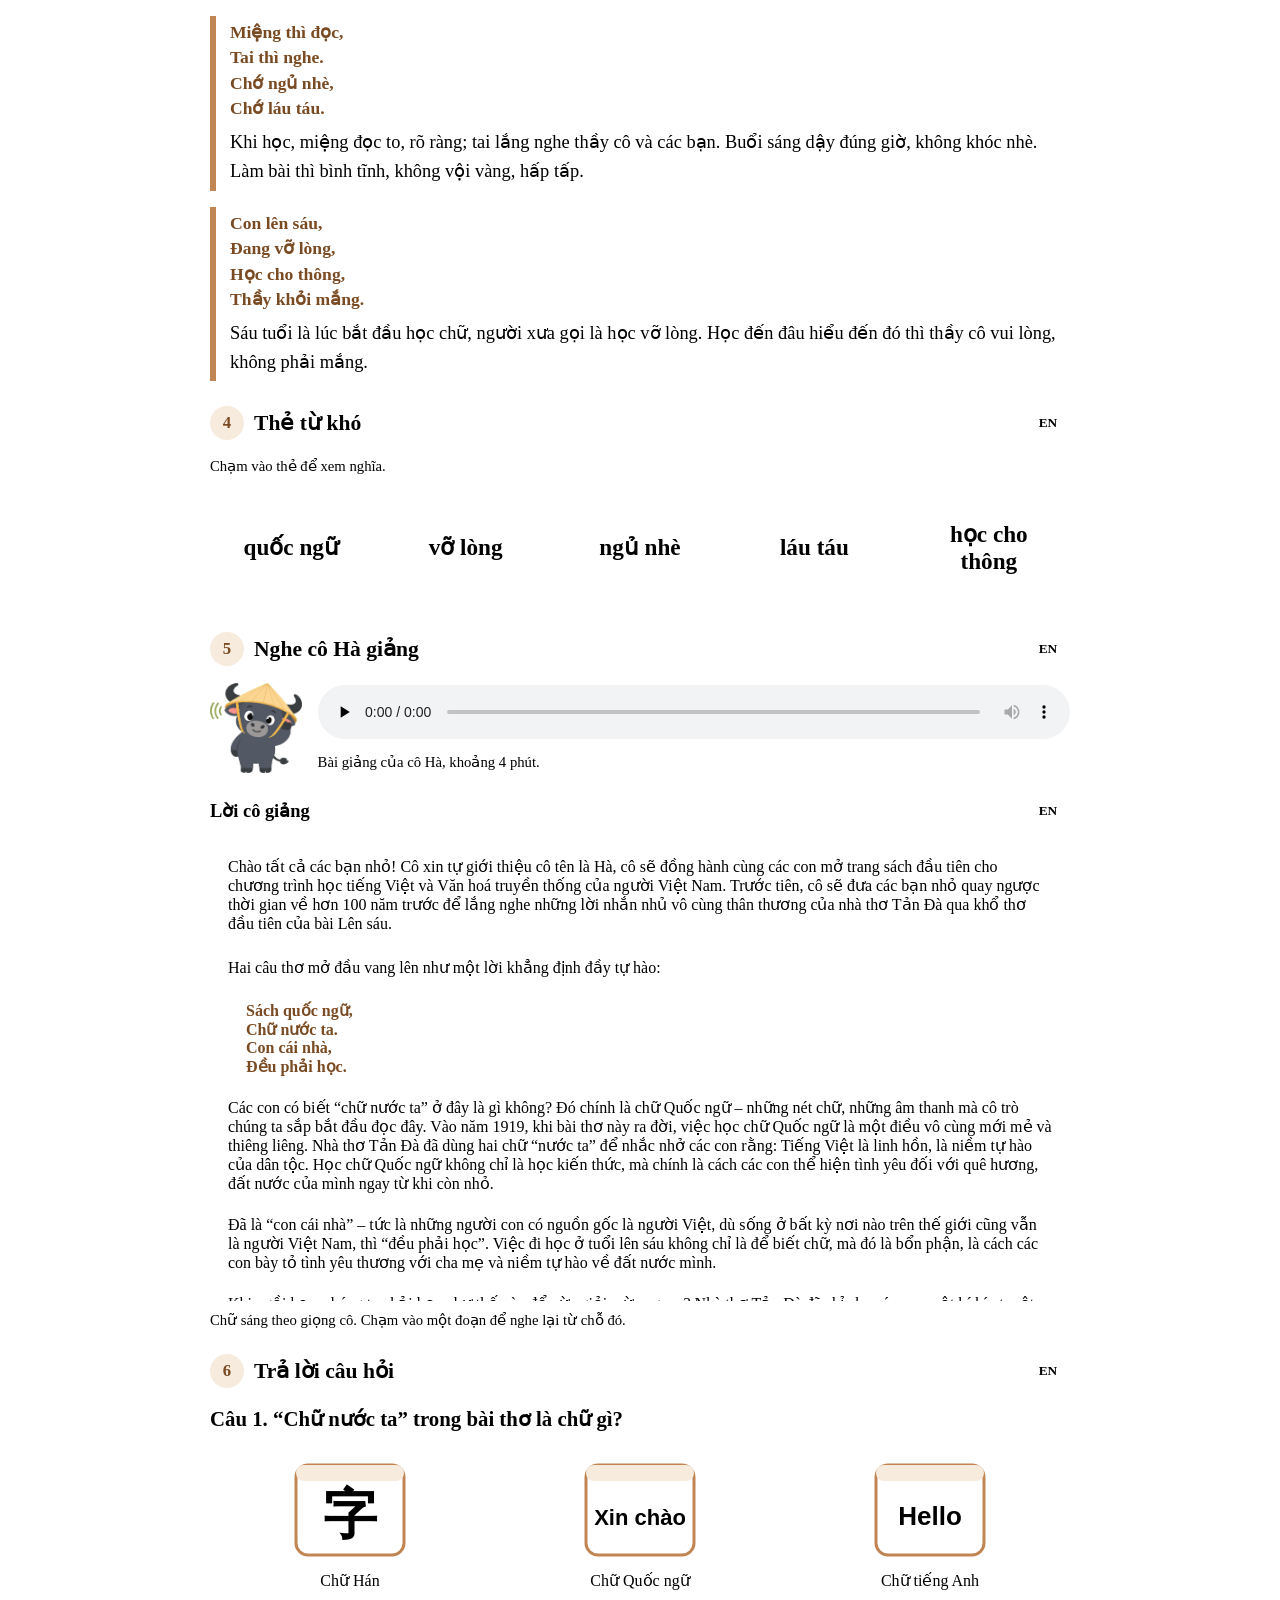
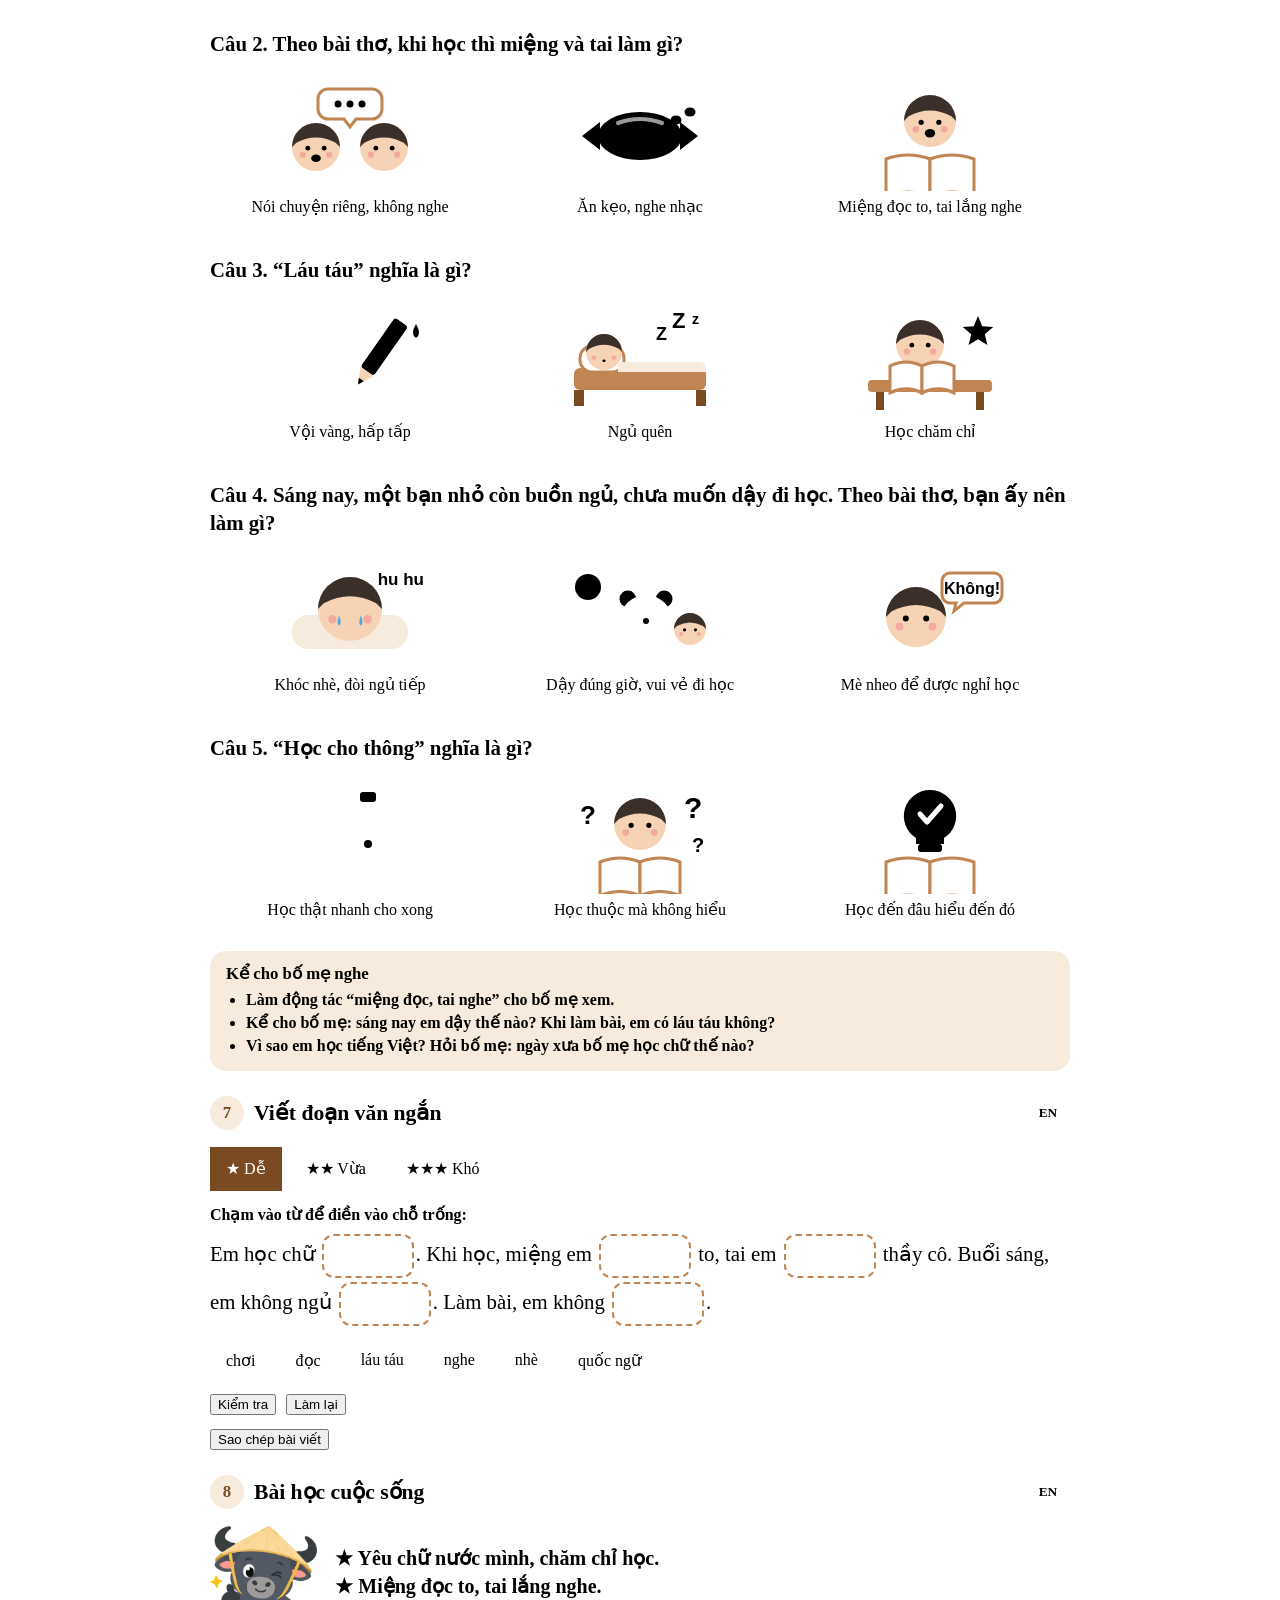
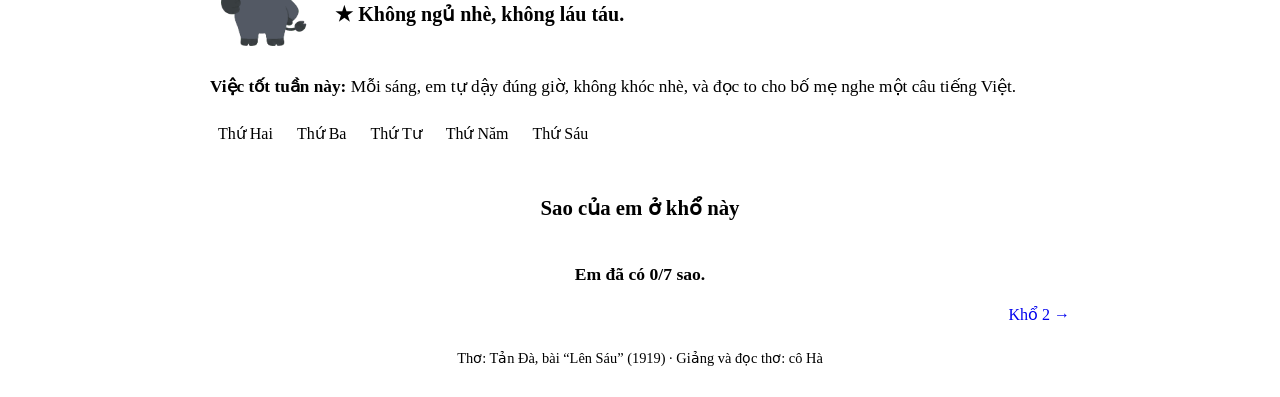
==== commit 437e27ec: "Dùng bộ mẫu chung từ mau.cvcec.org Co-Authored-By: Claude Opus 5.5 <noreply@anthropic.com> Claude-Se" ====
--- a/kho.html
+++ b/kho.html
@@ -4,10 +4,10 @@
 <meta charset="utf-8">
 <meta name="viewport" content="width=device-width, initial-scale=1">
 <title>Bài học cuộc sống</title>
-<link rel="stylesheet" href="v1/cvcec-chung.css">
+<link rel="stylesheet" href="https://mau.cvcec.org/v1/cvcec-chung.css">
 <link rel="stylesheet" href="css/hinh.css">
 <link rel="stylesheet" href="css/bai.css">
-<script src="v1/cvcec-chung.js" defer></script>
+<script src="https://mau.cvcec.org/v1/cvcec-chung.js" defer></script>
 <script src="js/hinh.js"></script>
 </head>
 <body class="ttv-trang">
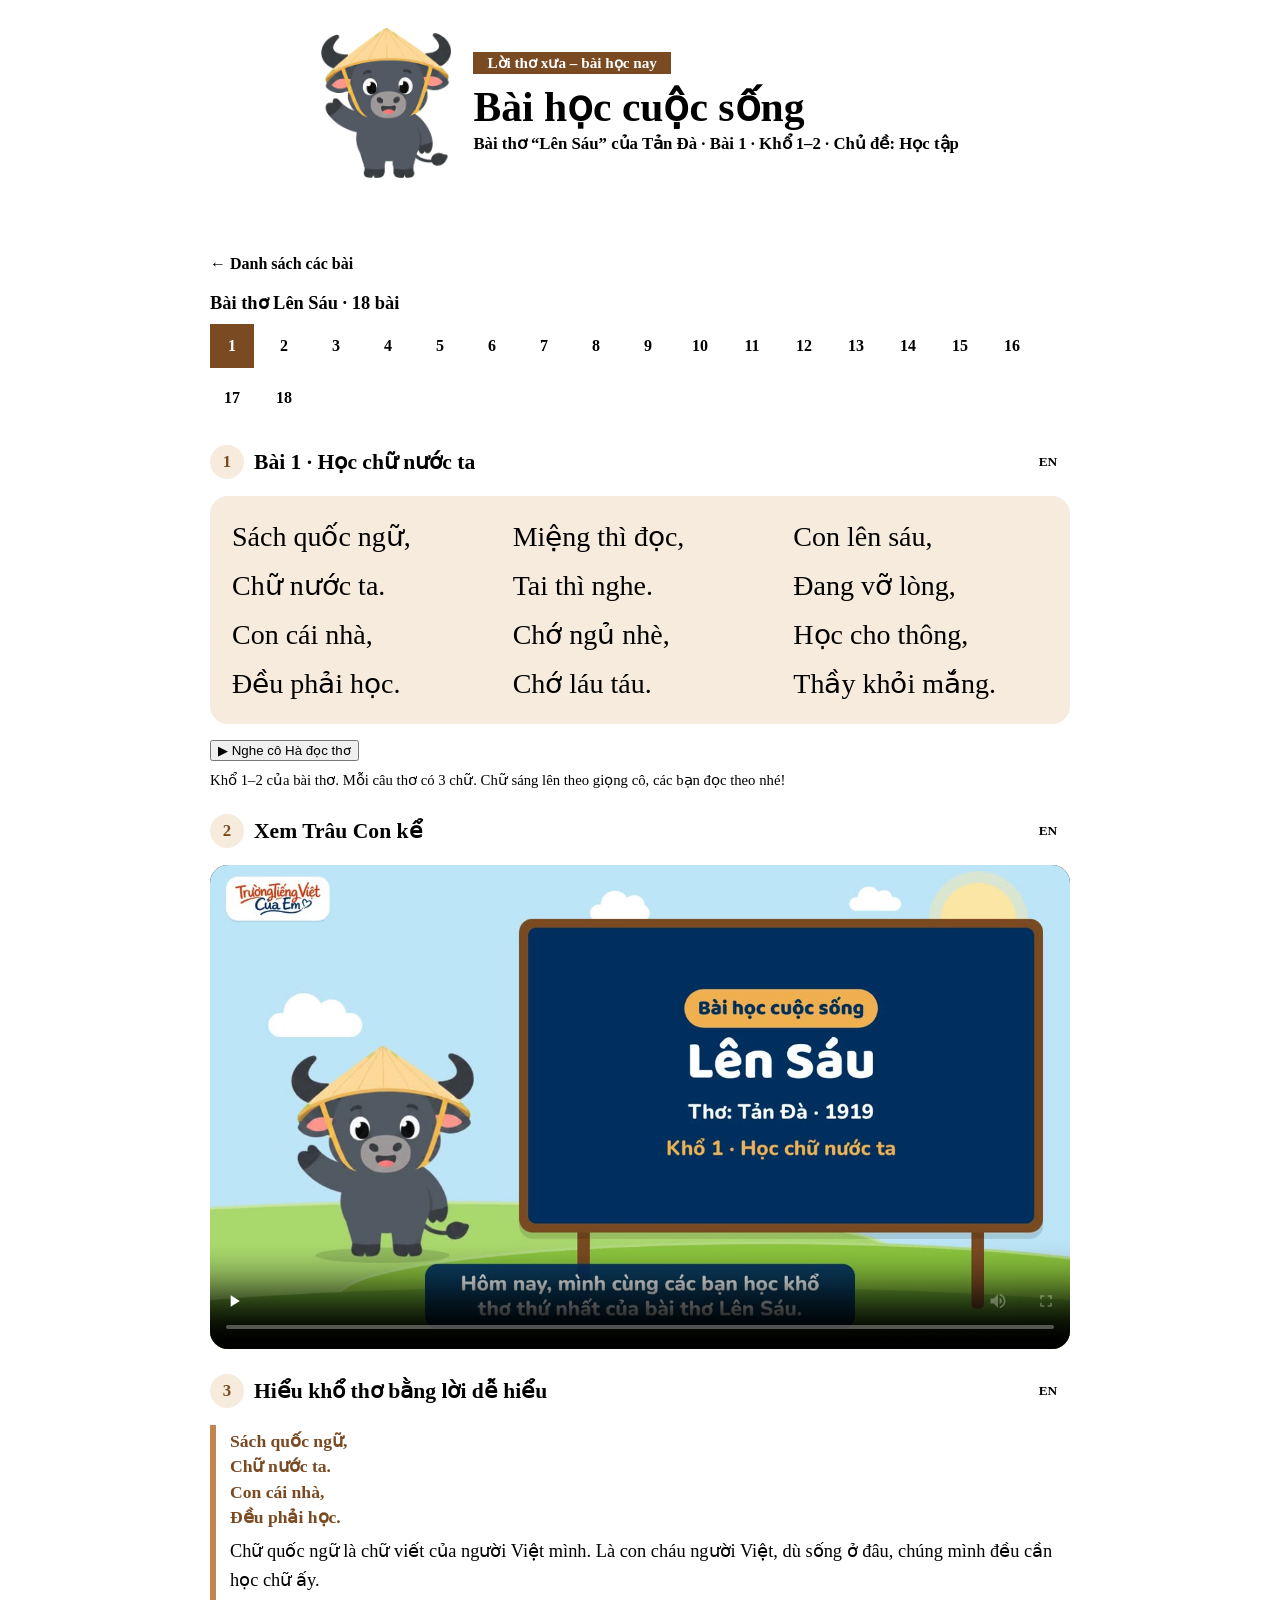
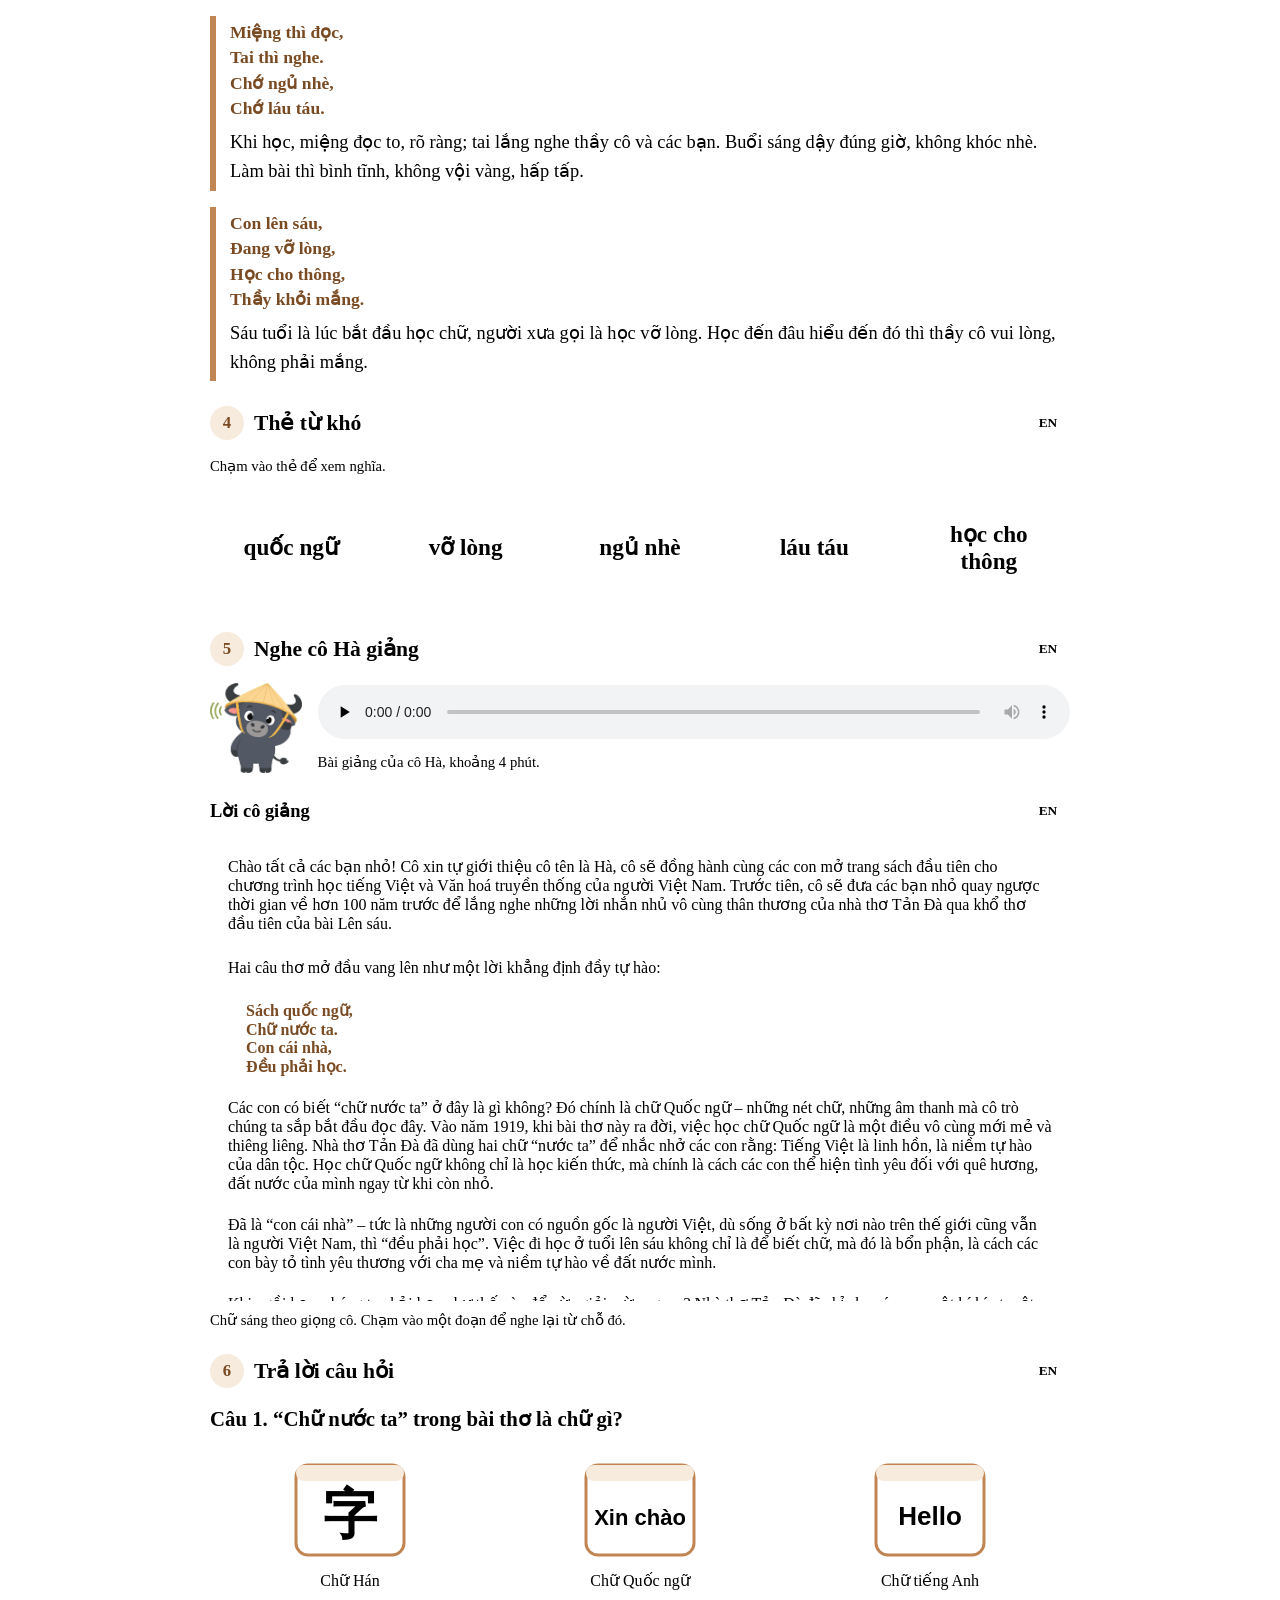
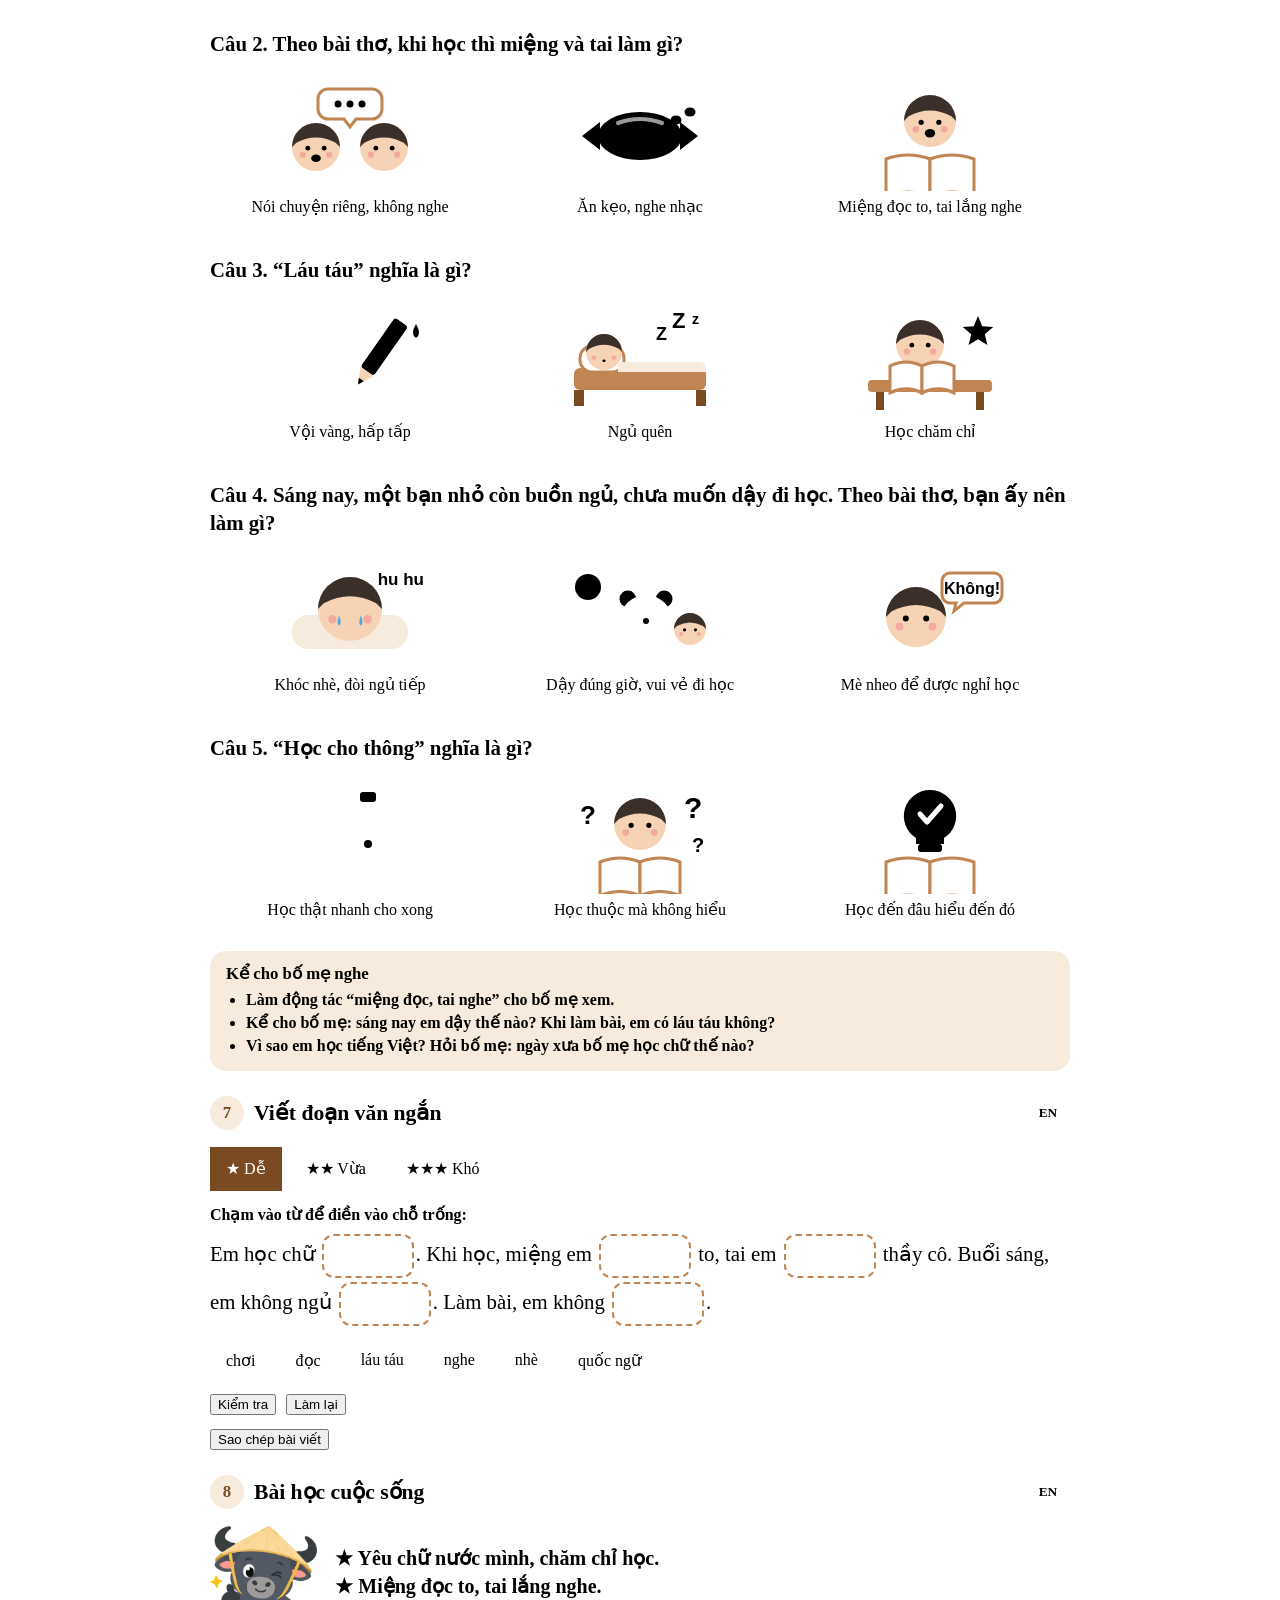
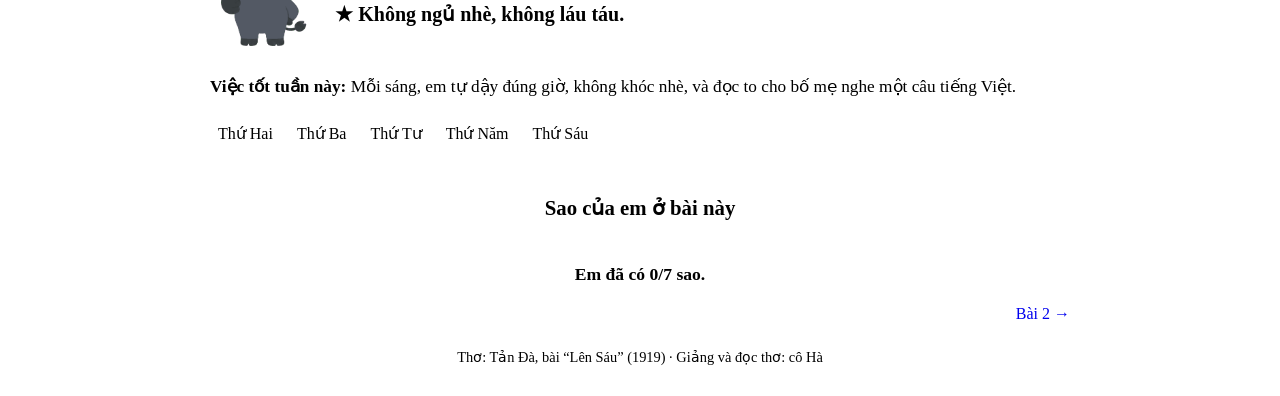
==== commit 7170326b: "Bản ghi mới Lên Sáu, thêm Lên Tám (32 bài), đổi nhãn thành Bài N · Khổ a–b - Lên Sáu: thay 18 lời gi" ====
--- a/kho.html
+++ b/kho.html
@@ -26,7 +26,7 @@
 <main data-ttv-nen="don-gian">
   <div class="bh-khung" id="khung">
     <section class="ttv-the bh-kho" aria-labelledby="t-kho">
-      <a class="bh-ve" href="index.html">← Danh sách các khổ</a>
+      <a class="bh-ve" id="ve-ds" href="index.html">← Danh sách các bài</a>
       <h2 id="t-kho"></h2>
       <ol id="ds-kho"></ol>
     </section>
@@ -37,10 +37,12 @@
 
 <script>
 /* =====================================================================
-   Trang bài dùng chung cho mọi khổ. Dữ liệu từng khổ ở data/<bài>/khoNN.js
-   (mỗi tệp đặt window.BAI_HOC). Địa chỉ: kho.html#lensau-1 … #lensau-18
+   Trang bài dùng chung. Mỗi trang là một "bài" gồm 2 khổ thơ.
+   Lên Sáu: data/lensau/khoNN.js – kho.html#lensau-1 … #lensau-18
+   Lên Tám: data/lentam/baiNN.js – kho.html#lentam-1 … #lentam-32
+   (mỗi tệp đặt window.BAI_HOC; B.kho là số bài, B.khoTho là [khổ đầu, khổ cuối])
    ===================================================================== */
-const DS_BAI = { lensau: { ten: "Lên Sáu", tong: 18 } };
+const DS_BAI = { lensau: { ten: "Lên Sáu", tong: 18, tep: "kho" }, lentam: { ten: "Lên Tám", tong: 32, tep: "bai" } };
 const m = (location.hash || "").match(/^#([a-z]+)-(\d+)$/);
 const BAI = m && DS_BAI[m[1]] ? m[1] : "lensau";
 const SO = m ? Math.min(Math.max(1, +m[2]), DS_BAI[BAI].tong) : 1;
@@ -50,19 +52,23 @@
 function tao(the, lop, chu) { const el = document.createElement(the); if (lop) el.className = lop; if (chu != null) el.textContent = chu; return el; }
 function nfc(s) { return (s || "").normalize("NFC"); }
 function so2(n) { return String(n).padStart(2, "0"); }
-function khoaKho(b, n) { return "cuocsong:" + b + ":kho" + n; }
+/* Khoá lưu sao: Lên Sáu giữ nguyên "cuocsong:lensau:khoN" (không đổi tên). */
+function khoaKho(b, n) { return "cuocsong:" + b + (b === "lensau" ? ":kho" : ":bai") + n; }
 function docLuu(k) { try { const s = localStorage.getItem(k); return s ? JSON.parse(s) : null; } catch (e) { return null; } }
 
 (function () {
   const sc = document.createElement("script");
-  sc.src = "data/" + BAI + "/kho" + so2(SO) + ".js";
+  sc.src = "data/" + BAI + "/" + DS_BAI[BAI].tep + so2(SO) + ".js";
   sc.onload = function () { veTrang(window.BAI_HOC); };
-  sc.onerror = function () { $("khung").appendChild(tao("p", "ttv-the", "Chưa tải được khổ này. Các bạn thử lại sau nhé.")); };
+  sc.onerror = function () { $("khung").appendChild(tao("p", "ttv-the", "Chưa tải được bài này. Các bạn thử lại sau nhé.")); };
   document.head.appendChild(sc);
 })();
 
 function veTrang(B) {
-  document.title = "Bài học cuộc sống · " + DS_BAI[BAI].ten + " – Khổ " + B.kho;
+  const KT = B.khoTho || [2 * B.kho - 1, 2 * B.kho];
+  const NHAN_KHO = "Khổ " + KT[0] + "–" + KT[1];
+  document.title = "Bài học cuộc sống · " + DS_BAI[BAI].ten + " – Bài " + B.kho + " (" + NHAN_KHO.toLowerCase() + ")";
+  $("ve-ds").href = "index.html#" + BAI;
   const KHOA = khoaKho(BAI, B.kho);
   let duLieu = Object.assign({ sao: {}, viet: {}, ngay: [] }, docLuu(KHOA) || {});
   function luu() { try { localStorage.setItem(KHOA, JSON.stringify(duLieu)); } catch (e) {} }
@@ -70,15 +76,15 @@
   function coSao(id, ten) { SAO.push({ id: id, ten: ten }); }
   function datSao(id) { if (duLieu.sao[id]) return; duLieu.sao[id] = true; luu(); veSao(); }
 
-  $("dau-phu").textContent = "Bài thơ “" + DS_BAI[BAI].ten + "” của Tản Đà · Khổ " + B.kho + " · Chủ đề: " + B.chuDe;
-  $("t-kho").textContent = "Bài thơ " + DS_BAI[BAI].ten + " · " + DS_BAI[BAI].tong + " khổ";
+  $("dau-phu").textContent = "Bài thơ “" + DS_BAI[BAI].ten + "” của Tản Đà · Bài " + B.kho + " · " + NHAN_KHO + " · Chủ đề: " + B.chuDe;
+  $("t-kho").textContent = "Bài thơ " + DS_BAI[BAI].ten + " · " + DS_BAI[BAI].tong + " bài";
   (function () {
     const ol = $("ds-kho");
     for (let i = 1; i <= DS_BAI[BAI].tong; i++) {
       const xong = (docLuu(khoaKho(BAI, i)) || {}).xong;
       const li = tao("li", i === B.kho ? "dang" : (xong ? "xong" : ""));
       const a = tao("a", "", String(i)); a.href = "kho.html#" + BAI + "-" + i;
-      a.setAttribute("aria-label", "Khổ " + i + (i === B.kho ? ", đang học" : ""));
+      a.setAttribute("aria-label", "Bài " + i + (i === B.kho ? ", đang học" : ""));
       if (i === B.kho) a.setAttribute("aria-current", "page");
       li.appendChild(a); ol.appendChild(li);
     }
@@ -106,9 +112,10 @@
 
   /* ---------- 1. Khổ thơ + cô Hà đọc ---------- */
   (function () {
-    const sec = theMoi("phan-tho", "Khổ " + B.kho + " · " + B.tieuDe,
-      (B.tieuDeEn ? B.tieuDeEn + " " : "") + "Tap the button to hear cô Hà read this verse, and read along. Each line has 3 words.");
-    const tho = tao("div", "bh-tho"); const cau = [];
+    const soChu = (B.tho[0][0][0].match(/[0-9A-Za-zÀ-ỹđĐ]+/g) || []).length;
+    const sec = theMoi("phan-tho", "Bài " + B.kho + " · " + B.tieuDe,
+      (B.tieuDeEn ? B.tieuDeEn + " " : "") + "This lesson has verses " + KT[0] + " and " + KT[1] + ". Tap the button to hear cô Hà read them, and read along. Each line has " + soChu + " words.");
+    const tho = tao("div", "bh-tho n" + B.tho.length); const cau = [];
     B.tho.forEach(function (nhom) {
       const div = tao("div", "nhom");
       nhom.forEach(function (c) { const p = tao("p"); const sp = tao("span", "bh-nua", c[0]); cau.push({ el: sp, bd: c[1], kt: c[2] }); p.appendChild(sp); div.appendChild(p); });
@@ -117,7 +124,7 @@
     sec.appendChild(tho);
     const hang = tao("div", "bh-nut-hang"); const nut = tao("button", "ttv-nut", "▶ Nghe cô Hà đọc thơ"); nut.type = "button";
     hang.appendChild(nut); sec.appendChild(hang);
-    sec.appendChild(tao("p", "bh-ghi", "Mỗi câu thơ có 3 chữ. Chữ sáng lên theo giọng cô, các bạn đọc theo nhé!"));
+    sec.appendChild(tao("p", "bh-ghi", NHAN_KHO + " của bài thơ. Mỗi câu thơ có " + soChu + " chữ. Chữ sáng lên theo giọng cô, các bạn đọc theo nhé!"));
     const am = new Audio(); am.preload = "none"; let dang = false;
     function toSang() {
       const t = am.currentTime;
@@ -355,7 +362,7 @@
       const ph = []; const ch = B.viet.choi.map(function (c, i) { return (duLieu.viet["choi" + i] || "").trim(); }).filter(Boolean).join("\n");
       if (ch) ph.push(ch); if ((duLieu.viet.la || "").trim()) ph.push(duLieu.viet.la.trim());
       if (!ph.length) { bao.textContent = "Em chưa viết gì ở mức Vừa hoặc Khó."; return; }
-      const chu = DS_BAI[BAI].ten + " – Khổ " + B.kho + "\n\n" + ph.join("\n\n");
+      const chu = DS_BAI[BAI].ten + " – Bài " + B.kho + " (" + NHAN_KHO.toLowerCase() + ")\n\n" + ph.join("\n\n");
       try { navigator.clipboard.writeText(chu).then(function () { bao.textContent = "Đã sao chép. Em dán gửi thầy cô nhé!"; }, function () { bao.textContent = "Máy này chưa cho sao chép. Em chọn chữ rồi sao chép nhé."; }); }
       catch (e) { bao.textContent = "Máy này chưa cho sao chép. Em chọn chữ rồi sao chép nhé."; }
     });
@@ -385,13 +392,13 @@
   /* ---------- Phần đang soạn ---------- */
   if (thieu.length) {
     const sec = tao("section", "ttv-the bh-sap-co");
-    sec.appendChild(tao("h2", "ttv-tieu-de", "Sắp có ở khổ này")).style.cssText = "font-size:1.2rem;margin:0 0 10px";
+    sec.appendChild(tao("h2", "ttv-tieu-de", "Sắp có ở bài này")).style.cssText = "font-size:1.2rem;margin:0 0 10px";
     const ul = tao("ul"); thieu.forEach(function (t) { ul.appendChild(tao("li", "", t)); }); sec.appendChild(ul); khung.appendChild(sec);
   }
 
   /* ---------- Tổng sao + chuyển khổ ---------- */
   const tong = tao("section", "ttv-the bh-tong");
-  tong.appendChild(tao("h2", "ttv-tieu-de", "Sao của em ở khổ này")).style.fontSize = "1.3rem";
+  tong.appendChild(tao("h2", "ttv-tieu-de", "Sao của em ở bài này")).style.fontSize = "1.3rem";
   const oSao = tao("div"); const chuSao = tao("p"); tong.appendChild(oSao); tong.appendChild(chuSao); khung.appendChild(tong);
   function veSao() {
     oSao.textContent = ""; let co = 0;
@@ -406,9 +413,9 @@
   }
   veSao();
 
-  const chuyen = tao("nav", "bh-chuyen"); chuyen.setAttribute("aria-label", "Chuyển khổ");
-  if (B.kho > 1) { const a = tao("a", "ttv-nut-phu", "← Khổ " + (B.kho - 1)); a.href = "kho.html#" + BAI + "-" + (B.kho - 1); chuyen.appendChild(a); } else chuyen.appendChild(tao("span"));
-  if (B.kho < DS_BAI[BAI].tong) { const a = tao("a", "ttv-nut", "Khổ " + (B.kho + 1) + " →"); a.href = "kho.html#" + BAI + "-" + (B.kho + 1); chuyen.appendChild(a); }
+  const chuyen = tao("nav", "bh-chuyen"); chuyen.setAttribute("aria-label", "Chuyển bài");
+  if (B.kho > 1) { const a = tao("a", "ttv-nut-phu", "← Bài " + (B.kho - 1)); a.href = "kho.html#" + BAI + "-" + (B.kho - 1); chuyen.appendChild(a); } else chuyen.appendChild(tao("span"));
+  if (B.kho < DS_BAI[BAI].tong) { const a = tao("a", "ttv-nut", "Bài " + (B.kho + 1) + " →"); a.href = "kho.html#" + BAI + "-" + (B.kho + 1); chuyen.appendChild(a); }
   khung.appendChild(chuyen);
   khung.appendChild(tao("p", "bh-nguon", B.nguon));
 }
--- a/css/bai.css
+++ b/css/bai.css
@@ -49,6 +49,9 @@
   .bh-tho .nhom p { margin: 0; }
   @media (max-width: 700px) { .bh-tho { grid-template-columns: 1fr 1fr; } }
   @media (max-width: 420px) { .bh-tho { grid-template-columns: 1fr; gap: 10px; } }
+  /* Lên Tám: 2 khổ, câu 5 chữ */
+  .bh-tho.n2 { grid-template-columns: repeat(2, minmax(0, 1fr)); gap: 10px 28px; }
+  @media (max-width: 760px) { .bh-tho.n2 { grid-template-columns: 1fr; } }
   .bh-nua { padding: 0 4px; border-radius: 8px; transition: background .15s; box-shadow: inset 0 -4px 0 transparent;
     white-space: nowrap; display: inline-block; }
   .bh-nua.sang { background: #FDECC4; box-shadow: inset 0 -4px 0 var(--ttv-sao); }
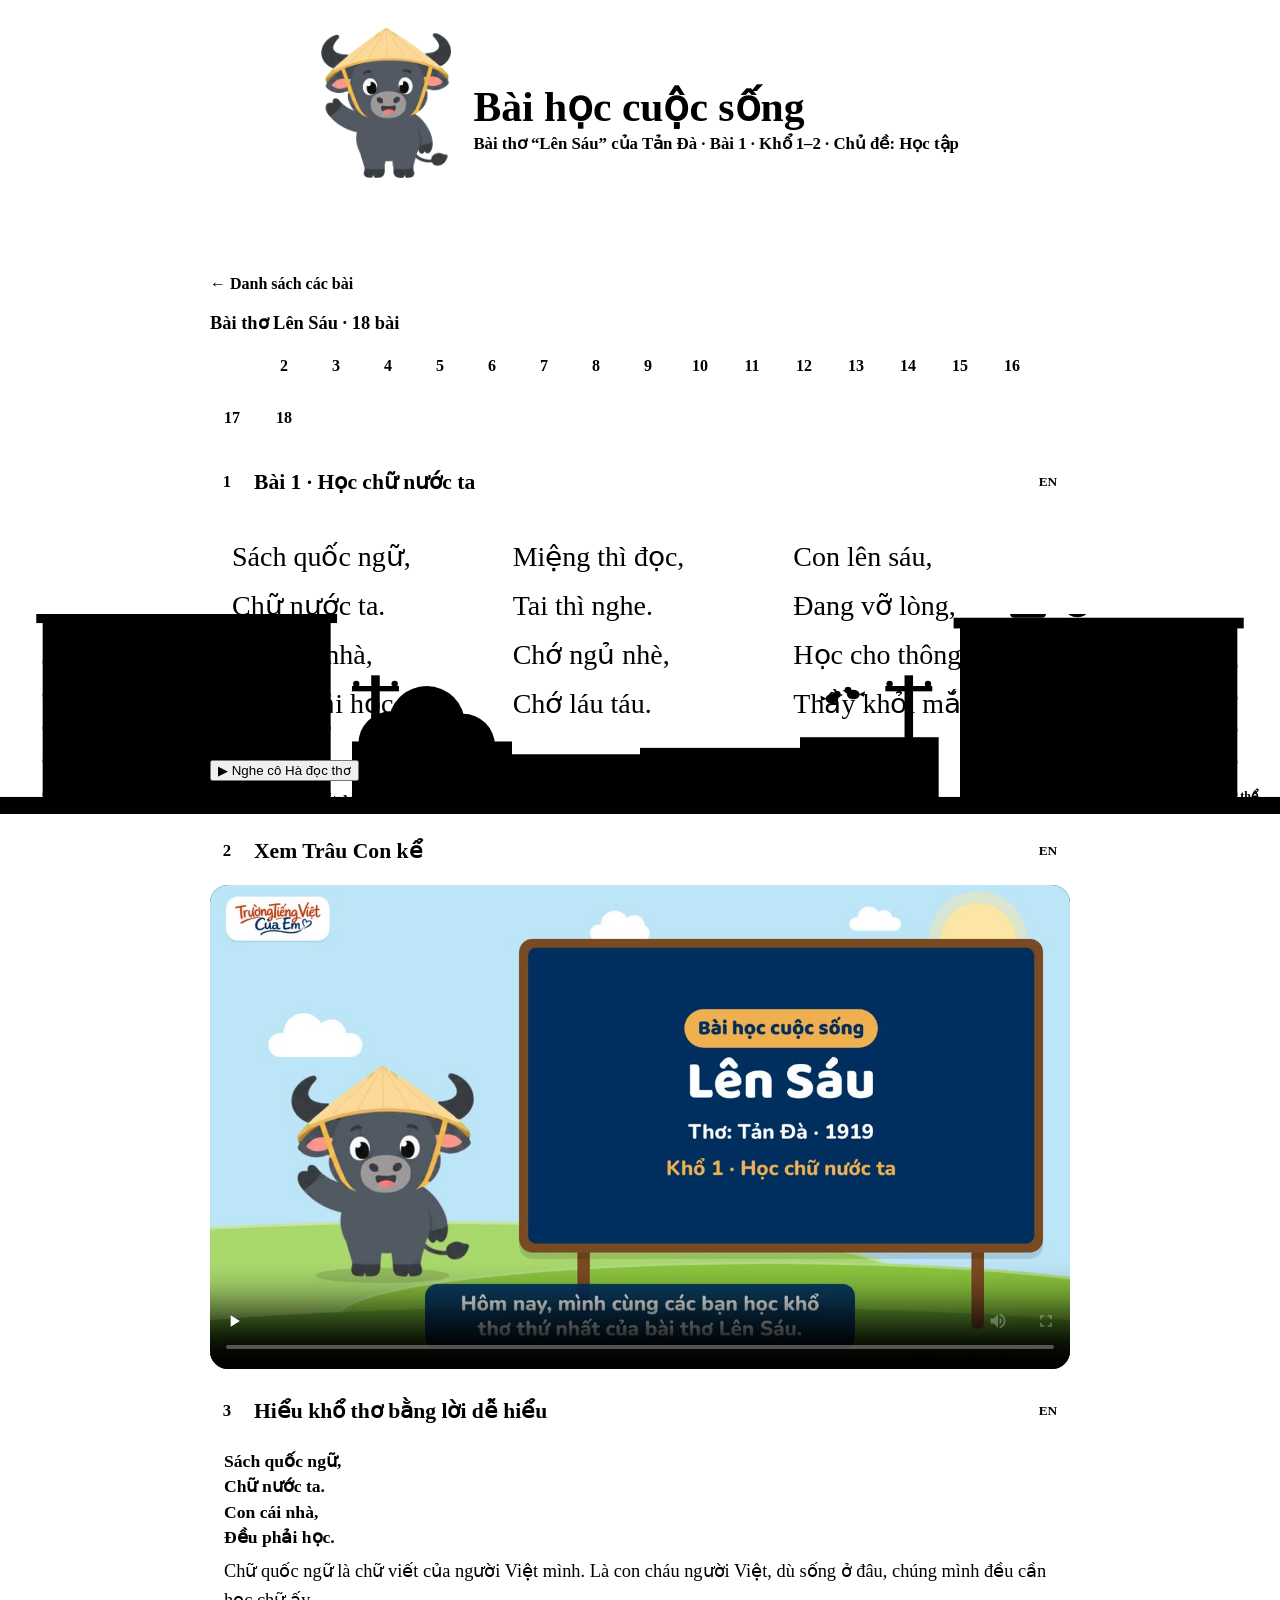
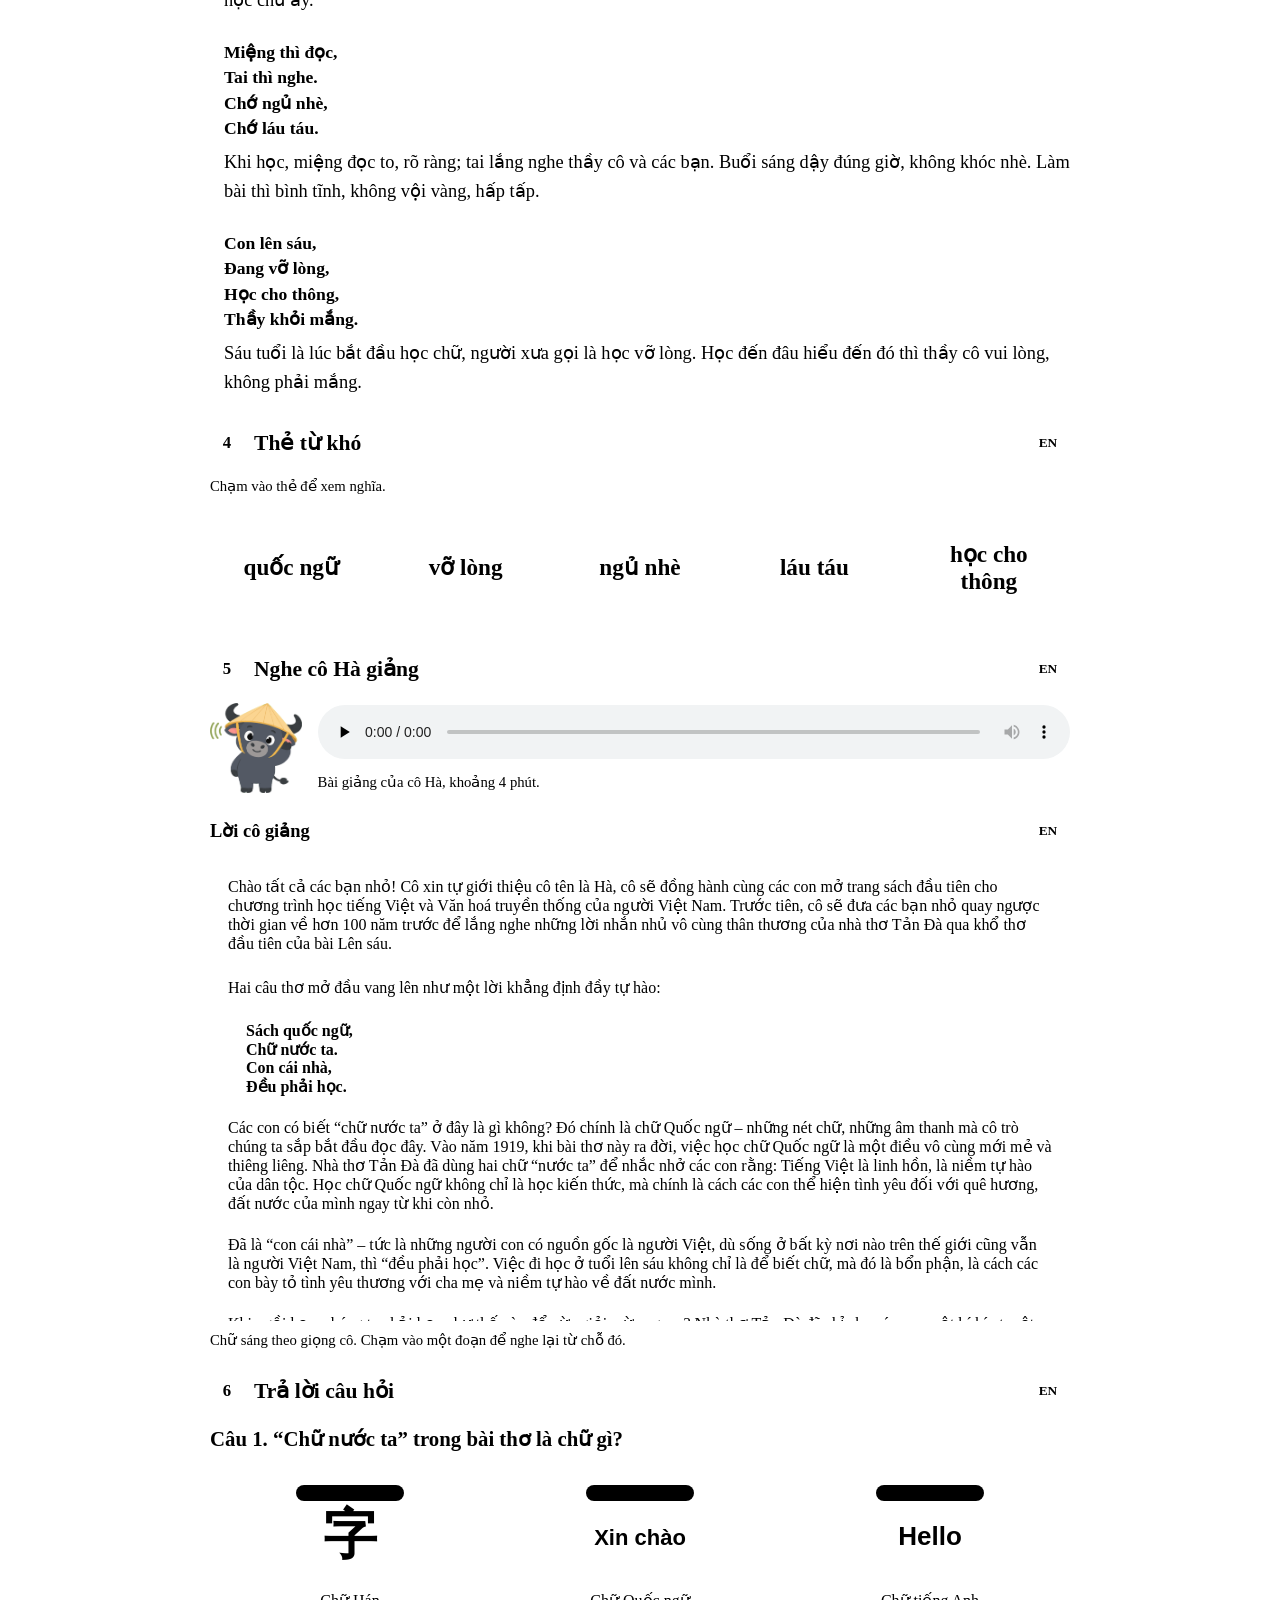
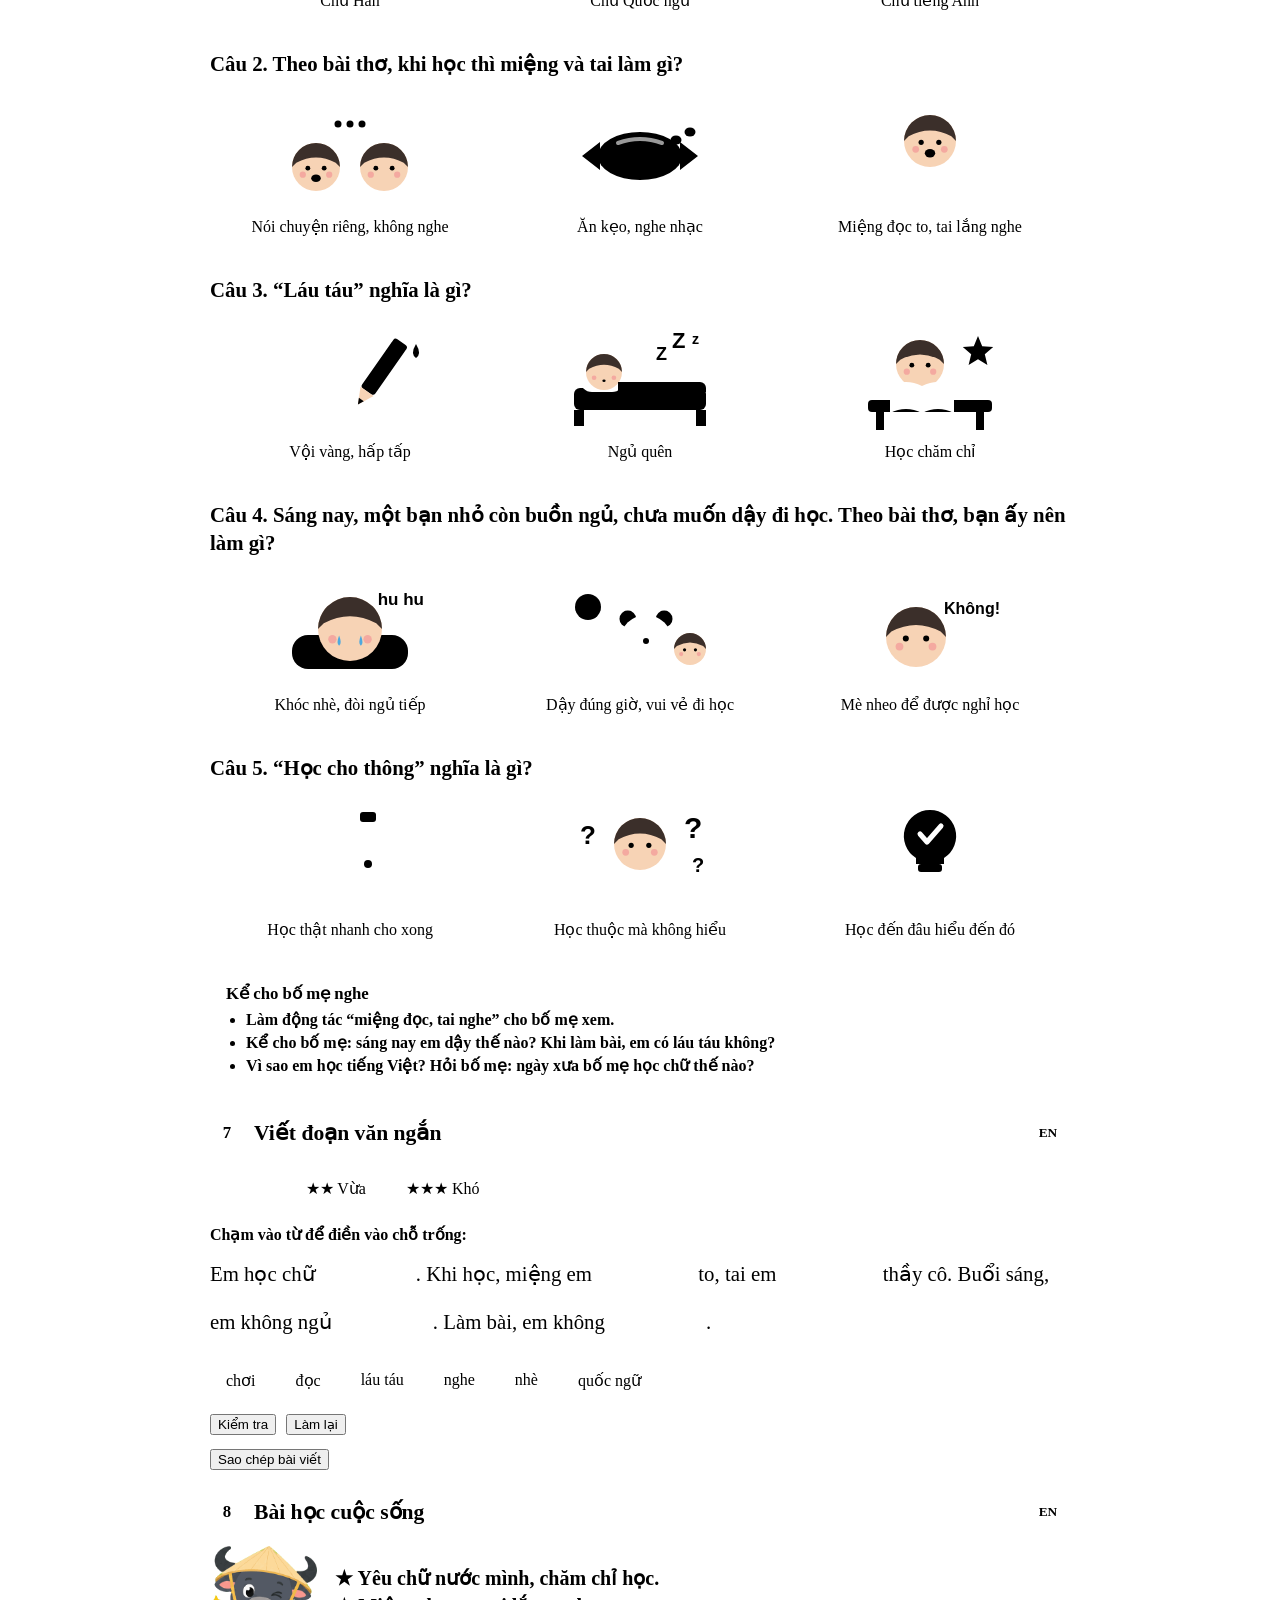
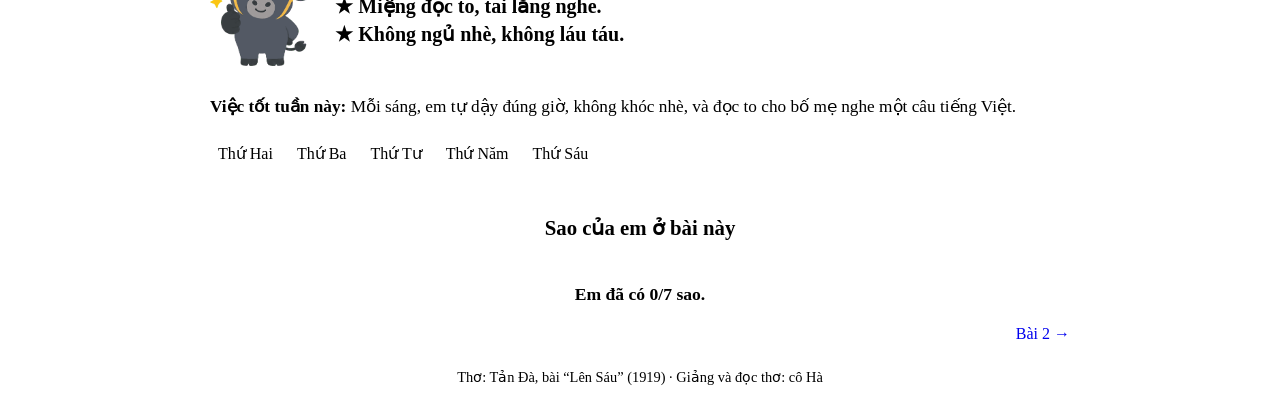
==== commit 2d2e3dfb: "Banner khu tập thể có các bạn động vật, học thử qua cổng, bỏ màu góc tạm - Banner: khu tập thể vẽ ph" ====
--- a/kho.html
+++ b/kho.html
@@ -9,6 +9,7 @@
 <link rel="stylesheet" href="css/bai.css">
 <script src="https://mau.cvcec.org/v1/cvcec-chung.js" defer></script>
 <script src="js/hinh.js"></script>
+<script src="js/canh-tap-the.js" defer></script>
 </head>
 <body class="ttv-trang">
 
@@ -47,6 +48,12 @@
 const BAI = m && DS_BAI[m[1]] ? m[1] : "lensau";
 const SO = m ? Math.min(Math.max(1, +m[2]), DS_BAI[BAI].tong) : 1;
 window.addEventListener("hashchange", function () { location.reload(); });
+/* Học thử qua cổng: khách chỉ được học bài "lensau-1". Cổng trả lời sau khi trang đã chạy,
+   nên kiểm tra lại vài lần cho tới khi bộ mẫu biết chế độ học (TTV.cheDoHoc()). */
+(function kiemTraHocThu(lan) {
+  if (window.TTV && TTV.cheDoHoc && TTV.cheDoHoc() !== null) { if (TTV.choPhepBai) TTV.choPhepBai(BAI + "-" + SO); return; }
+  if (lan < 24) setTimeout(function () { kiemTraHocThu(lan + 1); }, 250);
+})(0);
 
 function $(id) { return document.getElementById(id); }
 function tao(the, lop, chu) { const el = document.createElement(the); if (lop) el.className = lop; if (chu != null) el.textContent = chu; return el; }
--- a/css/bai.css
+++ b/css/bai.css
@@ -1,11 +1,61 @@
 
   /* Màu góc "Bài học cuộc sống" – TẠM cho bản xem thử.
      Khi duyệt, chuyển vào TTV_DANH_SACH (v1/cvcec-chung.js) và xoá khối này. */
-  html:root { --ttv-goc: #C08552; --ttv-goc-dam: #7A4A22; --ttv-goc-nhat: #F6EBDD; }
+  /* Màu góc lấy từ TTV_DANH_SACH (id "cuocsong") của bộ mẫu. */
+
+  /* ---------- Banner khu tập thể (js/canh-tap-the.js) ---------- */
+  .bh-dau .ttv-canh-trang-tri .ttv-ruong { display: none; }
+  .bh-dau .ttv-canh-trang-tri .ttv-may-2 { display: none; }
+  /* Thẻ nội dung đè lên đáy banner 86px: cảnh khu tập thể đặt ngay trên mép thẻ, phần dưới là sân */
+  .ttv-canh.bh-dau > .bh-tap-the { position: absolute; left: 0; right: 0; bottom: 86px; height: 200px; z-index: 0; pointer-events: none; }
+  .ttv-canh.bh-dau > .bh-tap-the-san { position: absolute; left: 0; right: 0; bottom: 0; height: 87px; z-index: 0; background: color-mix(in srgb, var(--ttv-kem-rom) 65%, var(--ttv-nen)); }
+  .bh-tap-the-svg { display: block; width: 100%; height: 100%; }
+  .bh-tap-the-svg.hep { display: none; }
+  .bh-dau-chu { max-width: 500px; }
+  .bh-dau .bh-phu, .bh-dau h1 { text-shadow: 0 0 6px var(--ttv-troi), 0 0 3px var(--ttv-troi), 0 0 1px var(--ttv-troi); }
+  @media (max-width: 600px) { .bh-tap-the-svg.rong { display: none; } .bh-tap-the-svg.hep { display: block; } }
+  .ttv-canh.bh-dau > .bh-tap-the-ten { position: absolute; right: 12px; bottom: 8px; z-index: 1; margin: 0; padding: 2px 10px;
+    border-radius: var(--ttv-bo-nut); background: var(--ttv-the); color: var(--ttv-chu); font-weight: 800; font-size: 12px; }
+  .ttv-canh.bh-dau > .bh-tap-the-ten { bottom: 94px; }
+  @media (max-width: 600px) { .ttv-canh.bh-dau > .bh-tap-the { height: 140px; } .ttv-canh.bh-dau { padding-bottom: 215px; } }
+  .bh-tap-the .tuong-a { fill: var(--ttv-kem-rom); }
+  .bh-tap-the .tuong-b { fill: color-mix(in srgb, var(--ttv-kem-rom) 72%, var(--ttv-sao)); }
+  .bh-tap-the .mai-nha, .bh-tap-the .cot-dien { fill: color-mix(in srgb, var(--ttv-chu-mo) 55%, var(--ttv-kem-rom)); }
+  .bh-tap-the .vien-tang { fill: color-mix(in srgb, var(--ttv-chu-mo) 30%, var(--ttv-kem-rom)); }
+  .bh-tap-the .bon-nuoc, .bh-tap-the .ghe-da { fill: color-mix(in srgb, var(--ttv-chu-mo) 40%, var(--ttv-the)); }
+  .bh-tap-the .cua-so { fill: color-mix(in srgb, var(--ttv-troi) 78%, var(--ttv-chu)); }
+  .bh-tap-the .khung-cua { stroke: var(--ttv-kem-rom); stroke-width: 2; fill: none; }
+  .bh-tap-the .cua-toi { fill: color-mix(in srgb, var(--ttv-chu) 55%, var(--ttv-kem-rom)); }
+  .bh-tap-the .chuong-cop { fill: none; stroke: var(--ttv-dung); stroke-width: 1.8; }
+  .bh-tap-the .la-cay, .bh-tap-the .tan-cay { fill: var(--ttv-lua-dam); }
+  .bh-tap-the .tan-cay-sang { fill: var(--ttv-lua-sang); }
+  .bh-tap-the .chau, .bh-tap-the .mai { fill: var(--ttv-chinh); }
+  .bh-tap-the .vang, .bh-tap-the .ga-con, .bh-tap-the .mo-ga { fill: var(--ttv-sao); }
+  .bh-tap-the .troi { fill: color-mix(in srgb, var(--ttv-troi) 55%, var(--ttv-chu)); }
+  .bh-tap-the .day-phoi { fill: none; stroke: var(--ttv-chu-mo); stroke-width: 1.2; }
+  .bh-tap-the .day-dien { fill: none; stroke: var(--ttv-chu); stroke-width: 1.4; opacity: .7; }
+  .bh-tap-the .su { fill: var(--ttv-the); }
+  .bh-tap-the .nha-xa { fill: color-mix(in srgb, var(--ttv-troi) 55%, var(--ttv-kem-rom)); }
+  .bh-tap-the .cua-xa { fill: color-mix(in srgb, var(--ttv-troi) 60%, var(--ttv-chu-mo)); opacity: .55; }
+  .bh-tap-the .san { fill: color-mix(in srgb, var(--ttv-kem-rom) 65%, var(--ttv-nen)); }
+  .bh-tap-the .co { fill: var(--ttv-lua); }
+  .bh-tap-the .than-cay, .bh-tap-the .tai-cho, .bh-tap-the .duoi-ga, .bh-tap-the .duoi-chim { fill: var(--ttv-chinh-dam); }
+  .bh-tap-the .mat { fill: var(--ttv-chu); }
+  .bh-tap-the .mui, .bh-tap-the .mao-ga { fill: var(--ttv-la-phong); }
+  .bh-tap-the .long-meo { fill: color-mix(in srgb, var(--ttv-sao) 70%, var(--ttv-chinh)); }
+  .bh-tap-the .duoi { fill: none; stroke: color-mix(in srgb, var(--ttv-sao) 70%, var(--ttv-chinh)); stroke-width: 4; stroke-linecap: round; }
+  .bh-tap-the .long-cho { fill: color-mix(in srgb, var(--ttv-kem-rom) 60%, var(--ttv-chinh-dam)); }
+  .bh-tap-the .duoi-cho { fill: none; stroke: color-mix(in srgb, var(--ttv-kem-rom) 60%, var(--ttv-chinh-dam)); stroke-width: 5; stroke-linecap: round; }
+  .bh-tap-the .mom-cho { fill: var(--ttv-kem-rom); }
+  .bh-tap-the .long-ga { fill: var(--ttv-the); stroke: color-mix(in srgb, var(--ttv-chu-mo) 40%, var(--ttv-the)); stroke-width: 1; }
+  .bh-tap-the .chan { fill: none; stroke: var(--ttv-sao); stroke-width: 2; }
+  .bh-tap-the .long-chim { fill: color-mix(in srgb, var(--ttv-chinh-dam) 55%, var(--ttv-kem-rom)); }
+  .bh-tap-the .long-bo-cau { fill: color-mix(in srgb, var(--ttv-chu-mo) 40%, var(--ttv-the)); }
+  .bh-tap-the .co-bo-cau { fill: color-mix(in srgb, var(--ttv-dung) 55%, var(--ttv-troi)); }
 
   * { box-sizing: border-box; }
   body { margin: 0; }
-  .bh-dau { padding: 28px 20px 150px; text-align: center; }
+  .bh-dau { padding: 28px 20px 170px; text-align: center; }
   .bh-dau-trong { max-width: 860px; margin: 0 auto; display: flex; align-items: center; gap: 22px; justify-content: center; }
   .bh-dau img { height: 150px; width: auto; flex: 0 0 auto; }
   .bh-dau-chu { text-align: left; }
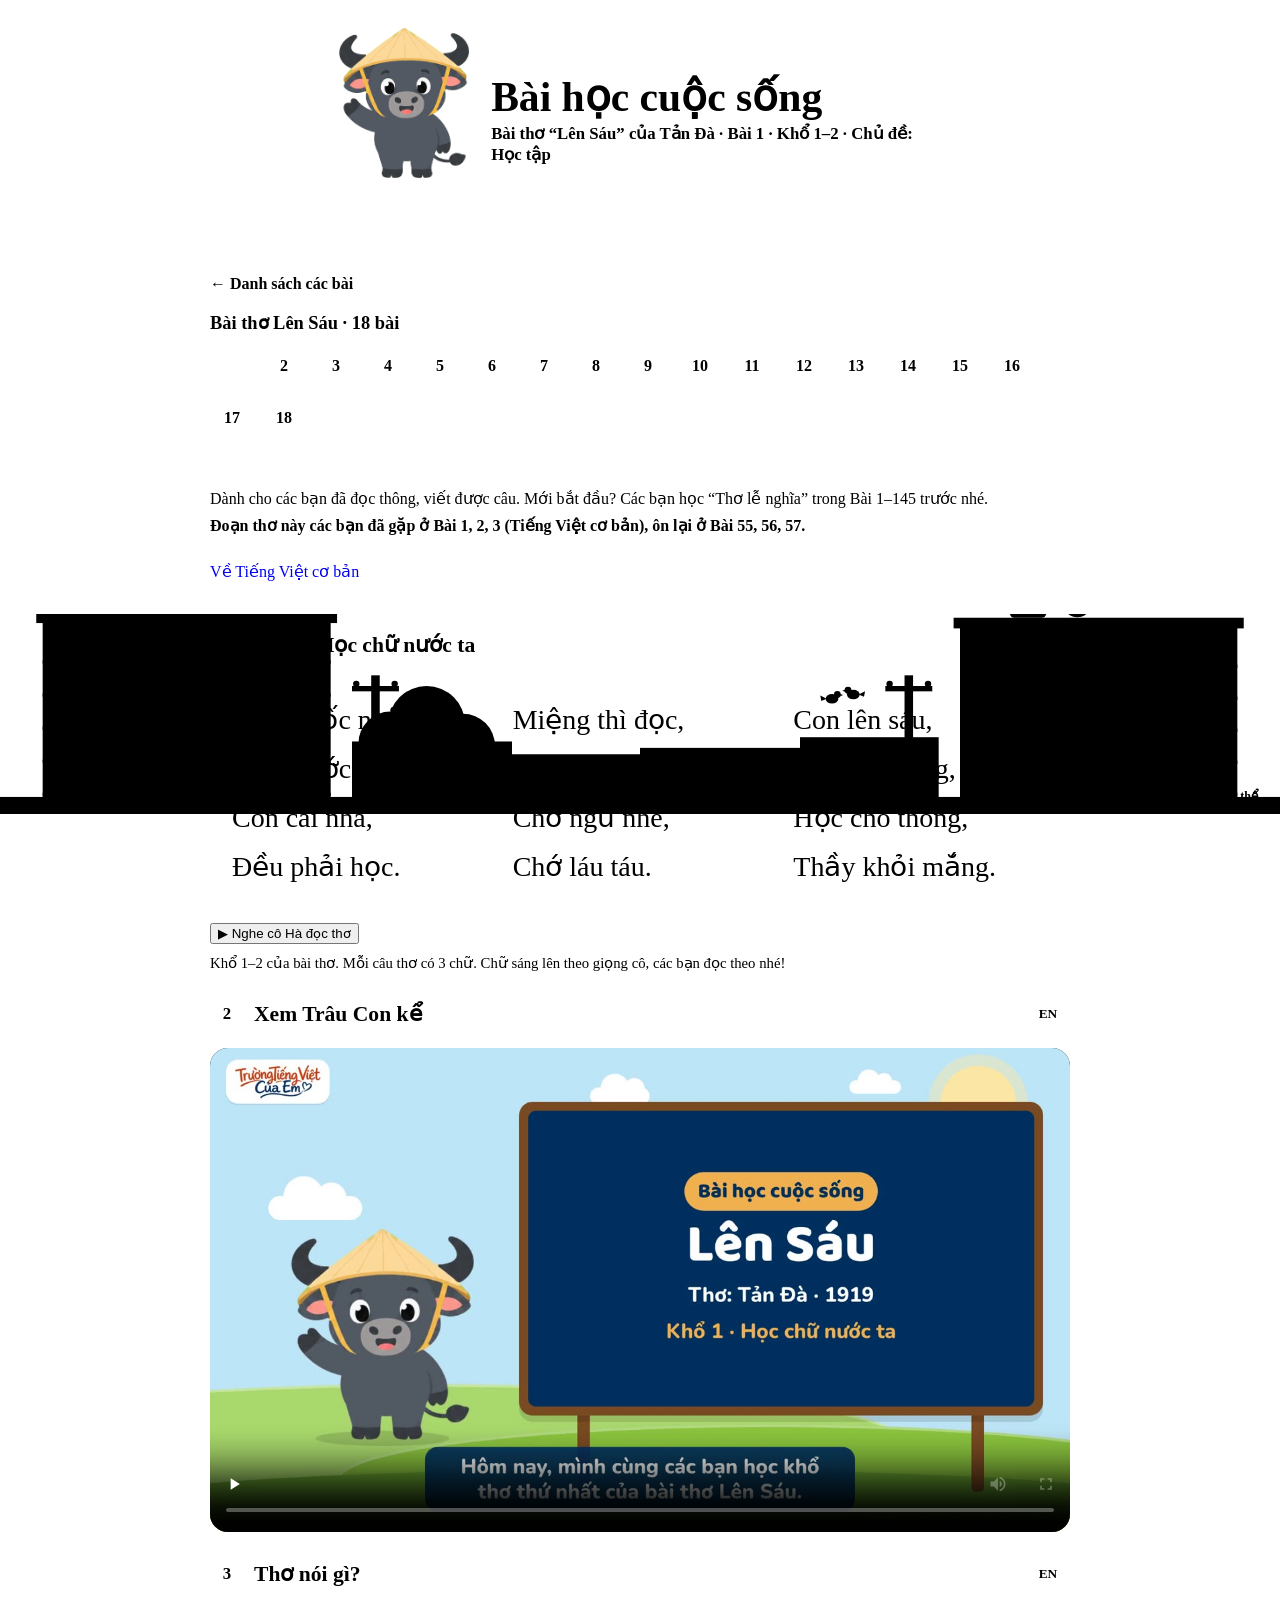
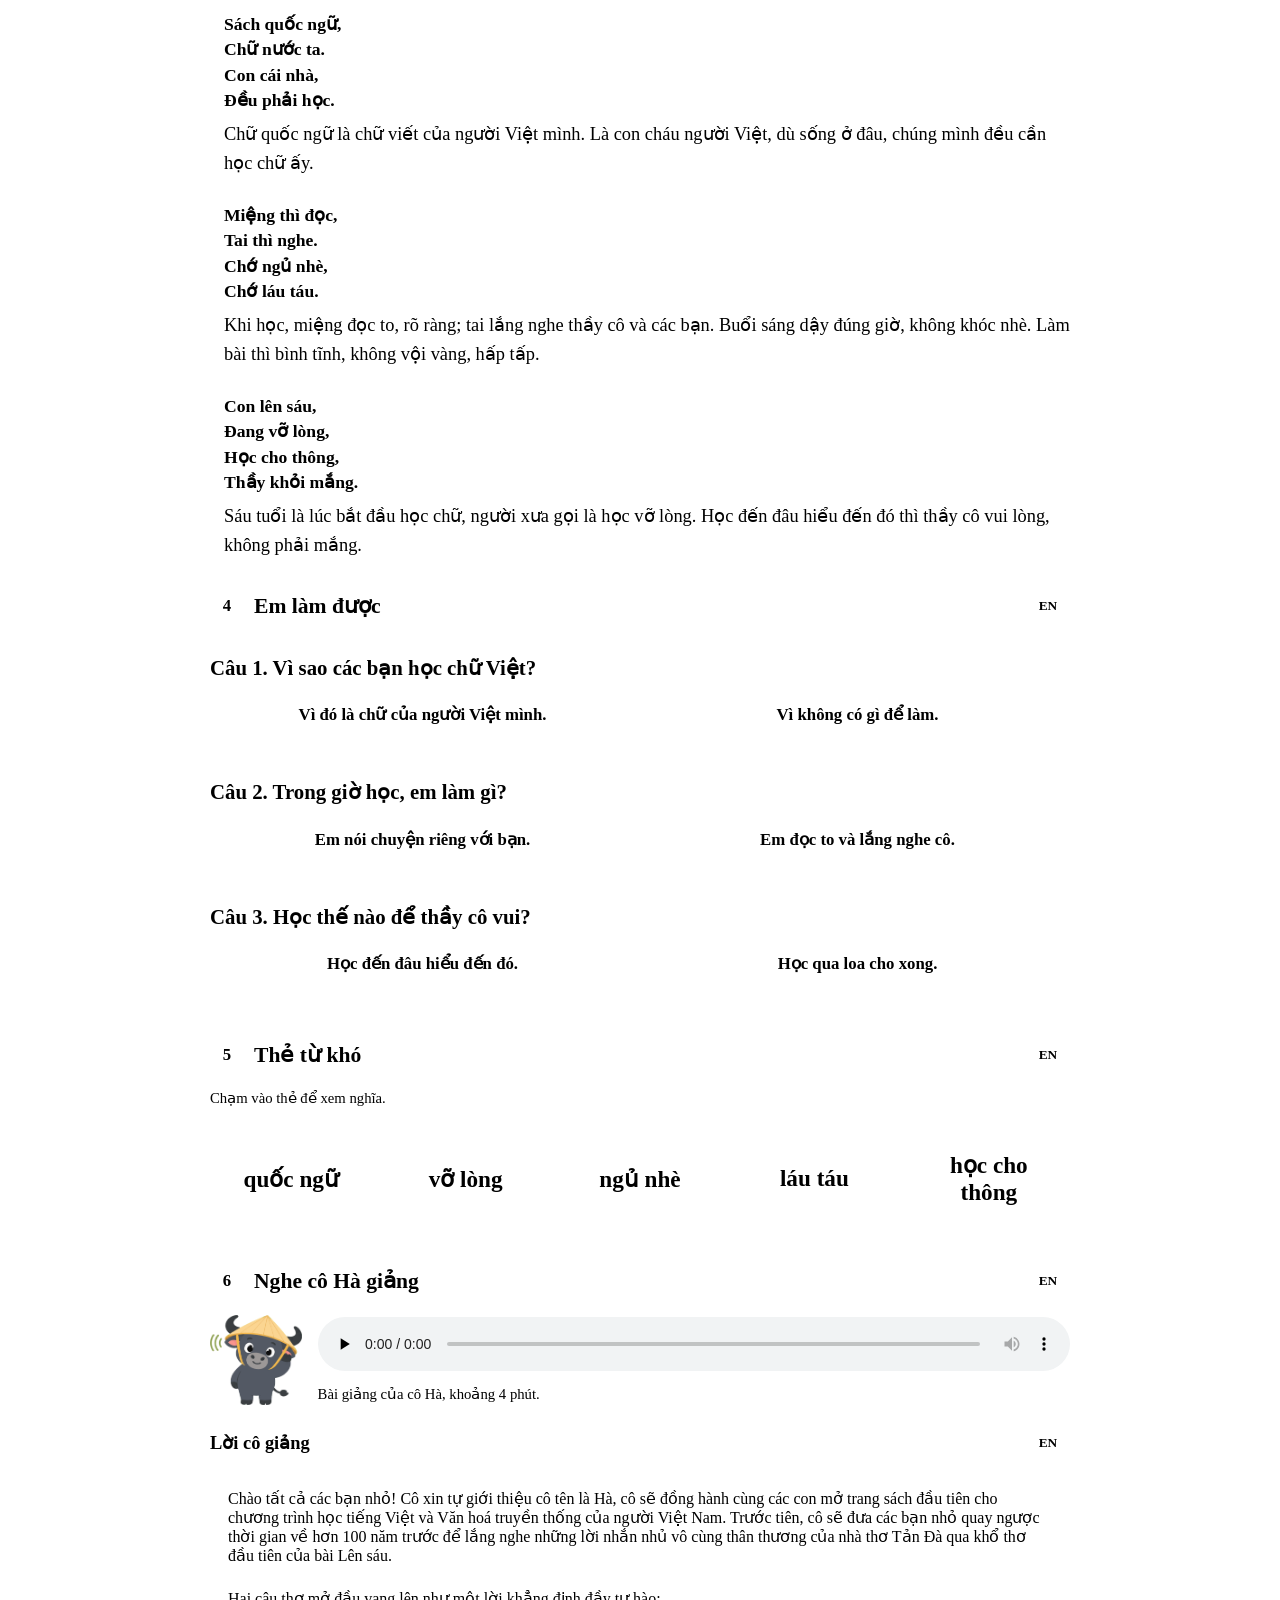
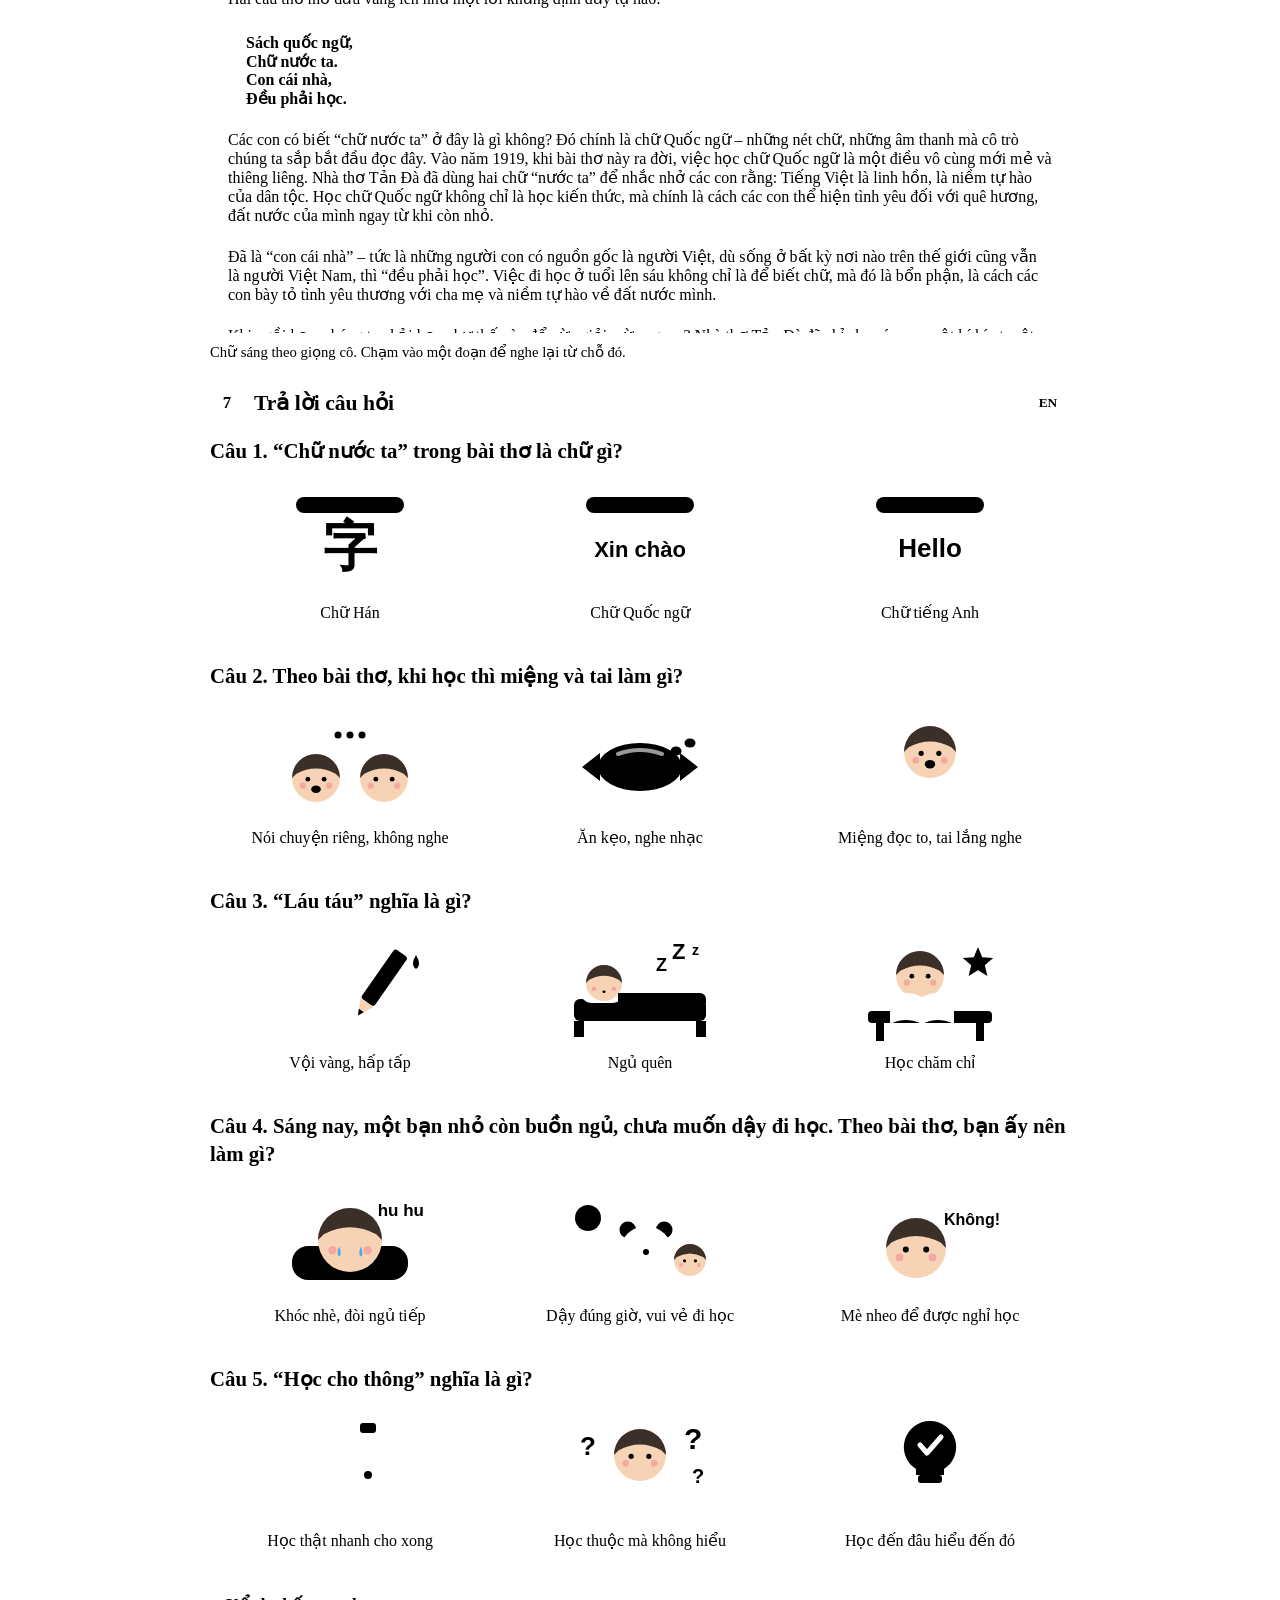
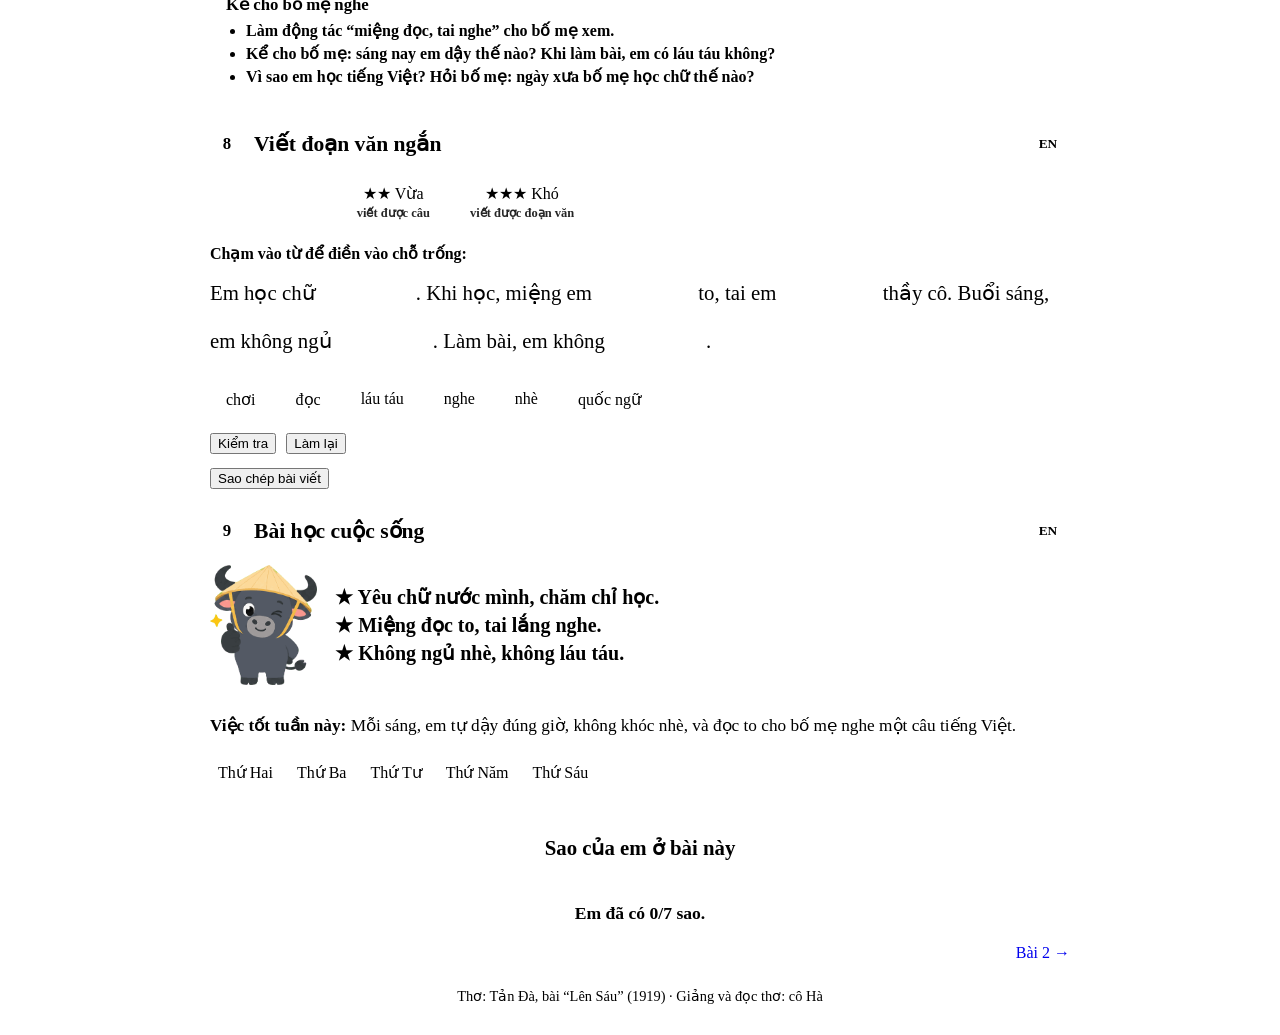
==== commit 71ab830b: "Bài học cuộc sống: gắn nhãn Nâng cao, nối với Thơ lễ nghĩa trong Bài 1–145 - Đầu mỗi bài: Nâng cao, " ====
--- a/kho.html
+++ b/kho.html
@@ -8,7 +8,9 @@
 <link rel="stylesheet" href="css/hinh.css">
 <link rel="stylesheet" href="css/bai.css">
 <script src="https://mau.cvcec.org/v1/cvcec-chung.js" defer></script>
+<script src="data/noi-co-ban.js"></script>
 <script src="js/hinh.js"></script>
+<script src="js/hinh-ghep.js"></script>
 <script src="js/canh-tap-the.js" defer></script>
 </head>
 <body class="ttv-trang">
@@ -17,7 +19,7 @@
   <div class="bh-dau-trong">
     <img src="assets/trau-wave.png" alt="Trâu Con vẫy tay chào">
     <div class="bh-dau-chu">
-      <span class="bh-nhan">Lời thơ xưa – bài học nay</span>
+      <span class="bh-nhan">Nâng cao · Lời thơ xưa – bài học nay</span>
       <h1 class="ttv-tieu-de">Bài học cuộc sống</h1>
       <p class="bh-phu" id="dau-phu"></p>
     </div>
@@ -99,6 +101,28 @@
 
   const khung = $("khung");
   let soMuc = 0;
+
+  /* ---------- Nối với trình độ cơ bản (Thơ lễ nghĩa trong Bài 1–145) ---------- */
+  const NOI = (window.NOI_CO_BAN && NOI_CO_BAN[BAI] && NOI_CO_BAN[BAI][String(B.kho)]) || [];
+  (function () {
+    const sec = tao("section", "ttv-the bh-noi");
+    sec.appendChild(tao("p", "bh-noi-nhan", "Nâng cao"));
+    sec.appendChild(tao("p", "", "Dành cho các bạn đã đọc thông, viết được câu. Mới bắt đầu? Các bạn học “Thơ lễ nghĩa” trong Bài 1–145 trước nhé."));
+    const bai = [], on = [];
+    NOI.forEach(function (d) { d.bai.forEach(function (n) { if (bai.indexOf(n) < 0) bai.push(n); }); d.on.forEach(function (n) { if (on.indexOf(n) < 0) on.push(n); }); });
+    if (bai.length) {
+      const coVanHoa = bai.some(function (n) { return n >= 81; }), coCoBan = bai.some(function (n) { return n <= 80; });
+      const goc = coVanHoa && coCoBan ? "Tiếng Việt cơ bản và Văn hoá truyền thống" : coVanHoa ? "Văn hoá truyền thống" : "Tiếng Việt cơ bản";
+      sec.appendChild(tao("p", "bh-noi-bai", "Đoạn thơ này các bạn đã gặp ở Bài " + bai.join(", ") + " (" + goc + ")" + (on.length ? ", ôn lại ở Bài " + on.join(", ") : "") + "."));
+      const hang = tao("div", "bh-noi-nut");
+      [[coCoBan, "baihoc", "Về Tiếng Việt cơ bản"], [coVanHoa, "vanhoa", "Về Văn hoá truyền thống"]].forEach(function (x) {
+        if (!x[0]) return;
+        const a = tao("a", "ttv-nut-phu", x[2]); a.href = "https://vietclass.cvcec.org/#" + x[1]; a.target = "_top"; hang.appendChild(a);
+      });
+      sec.appendChild(hang);
+    }
+    khung.appendChild(sec);
+  })();
   const thieu = [];
   function theMoi(id, tieuDe, en) {
     soMuc++;
@@ -160,7 +184,7 @@
 
   /* ---------- 3. Dịch xuôi ---------- */
   if (B.dichXuoi) {
-    const sec = theMoi("phan-xuoi", "Hiểu khổ thơ bằng lời dễ hiểu", null);
+    const sec = theMoi("phan-xuoi", "Thơ nói gì?", null);
     const nut = tao("button", "bh-en", "EN"); nut.type = "button"; nut.lang = "en"; nut.setAttribute("aria-expanded", "false");
     sec.querySelector(".bh-the-dau").appendChild(nut);
     const box = tao("div");
@@ -175,7 +199,31 @@
       const mo = nut.getAttribute("aria-expanded") !== "true"; nut.setAttribute("aria-expanded", mo ? "true" : "false");
       box.querySelectorAll(".bh-cap-en").forEach(function (e) { e.classList.toggle("mo", mo); });
     });
-  } else thieu.push("Hiểu khổ thơ bằng lời dễ hiểu (có tiếng Anh)");
+  } else thieu.push("Thơ nói gì? (có tiếng Anh)");
+
+  /* ---------- Em làm được: câu hỏi việc làm đúng, giống trình độ cơ bản ---------- */
+  if (NOI.length) {
+    const sec = theMoi("phan-lam", "Em làm được",
+      "These are the same questions as in the basic lessons. Choose the good thing to do.");
+    NOI.forEach(function (d, i) {
+      const c = tao("div", "bh-cau"); c.appendChild(tao("h3", "", "Câu " + (i + 1) + ". " + d.hoi));
+      const ds = tao("div", "bh-lua-chon bh-lam"); const ph = tao("div", "bh-phan-hoi"); const nhan = tao("span"); ph.appendChild(nhan);
+      const chon = Math.random() < 0.5 ? [d.dung, d.sai] : [d.sai, d.dung];
+      chon.forEach(function (ch) {
+        const b = tao("button", "", ch); b.type = "button";
+        b.addEventListener("click", function () {
+          ds.querySelectorAll("button").forEach(function (x) { x.classList.remove("sai"); });
+          if (ch === d.dung) {
+            b.classList.add("dung"); nhan.className = "ttv-nhan-dung"; nhan.textContent = "Đúng rồi!";
+            ds.querySelectorAll("button").forEach(function (x) { x.disabled = true; });
+          } else { b.classList.add("sai"); nhan.className = "ttv-nhan-sai"; nhan.textContent = "Thử lại nhé"; }
+          ph.classList.add("hien");
+        });
+        ds.appendChild(b);
+      });
+      c.appendChild(ds); c.appendChild(ph); sec.appendChild(c);
+    });
+  }
 
   /* ---------- 4. Thẻ từ ---------- */
   if (B.tuKho) {
@@ -265,7 +313,7 @@
         ph.appendChild(nhan); ph.appendChild(giai);
         q.chon.forEach(function (ch, j) {
           const b = tao("button"); b.type = "button";
-          if (window.HINH && HINH[ch[1]]) b.insertAdjacentHTML("beforeend", HINH[ch[1]]);
+          if (window.layHinh) b.insertAdjacentHTML("beforeend", layHinh(ch[1]));
           b.appendChild(tao("span", "", ch[0]));
           b.addEventListener("click", function () {
             ds.querySelectorAll("button").forEach(function (x) { x.classList.remove("sai"); });
@@ -293,17 +341,22 @@
     const sec = theMoi("phan-viet", "Viết đoạn văn ngắn",
       "Pick your level. Dễ (easy): fill in the missing words. Vừa (medium): finish three sentences. Khó (hard): write a short paragraph of 5–7 sentences. Your writing is saved on this device.");
     const muc = tao("div", "bh-muc"); muc.setAttribute("role", "tablist");
-    const ten = [["mam", "★ Dễ"], ["choi", "★★ Vừa"], ["la", "★★★ Khó"]]; const phan = {};
-    ten.forEach(function (x, i) {
-      const b = tao("button", "", x[1]); b.type = "button"; b.setAttribute("role", "tab"); b.setAttribute("aria-selected", i === 0 ? "true" : "false"); b.dataset.muc = x[0];
+    const ten = [["mam", "★ Dễ", "mới viết được từ"], ["choi", "★★ Vừa", "viết được câu"], ["la", "★★★ Khó", "viết được đoạn văn"]]; const phan = {};
+    // Nhớ mức viết bé chọn lần trước (khoá riêng, mới: cuocsong:muc-viet)
+    const KHOA_MUC = "cuocsong:muc-viet";
+    let mucDaChon = "mam"; try { const v = localStorage.getItem(KHOA_MUC); if (v === "mam" || v === "choi" || v === "la") mucDaChon = v; } catch (e) {}
+    ten.forEach(function (x) {
+      const b = tao("button", ""); b.type = "button"; b.setAttribute("role", "tab"); b.setAttribute("aria-selected", x[0] === mucDaChon ? "true" : "false"); b.dataset.muc = x[0];
+      b.appendChild(tao("span", "bh-muc-ten", x[1])); b.appendChild(tao("small", "bh-muc-goi-y", x[2]));
       muc.appendChild(b);
       b.addEventListener("click", function () {
         muc.querySelectorAll("button").forEach(function (y) { y.setAttribute("aria-selected", y === b ? "true" : "false"); });
         Object.keys(phan).forEach(function (k) { phan[k].classList.toggle("mo", k === x[0]); });
+        try { localStorage.setItem(KHOA_MUC, x[0]); } catch (e) {}
       });
     });
     sec.appendChild(muc);
-    ["mam", "choi", "la"].forEach(function (k, i) { phan[k] = tao("div", "bh-viet-phan" + (i === 0 ? " mo" : "")); phan[k].setAttribute("role", "tabpanel"); sec.appendChild(phan[k]); });
+    ["mam", "choi", "la"].forEach(function (k) { phan[k] = tao("div", "bh-viet-phan" + (k === mucDaChon ? " mo" : "")); phan[k].setAttribute("role", "tabpanel"); sec.appendChild(phan[k]); });
 
     // Dễ: điền từ
     phan.mam.appendChild(tao("p", "bh-goi-y", "Chạm vào từ để điền vào chỗ trống:"));
--- a/css/hinh.css
+++ b/css/hinh.css
@@ -24,3 +24,31 @@
 .hinh .s-trang { stroke: #fff; fill: none; }
 .hinh .s-vien { stroke: var(--ttv-goc); }
 .hinh .f-trang.s-vien, .hinh .f-trang.s-muc { fill: #fff; }
+/* Tranh ghép (js/hinh-ghep.js) */
+.hinh .s-tay { stroke: #F7D3B5; fill: none; }
+.hinh .f-toc-bac { fill: #C9C4BE; }
+.hinh .f-cam { fill: color-mix(in srgb, var(--ttv-sao) 70%, var(--ttv-chinh)); }
+.hinh .s-cam { stroke: color-mix(in srgb, var(--ttv-sao) 70%, var(--ttv-chinh)); fill: none; }
+.hinh .f-nau { fill: color-mix(in srgb, var(--ttv-kem-rom) 60%, var(--ttv-chinh-dam)); }
+.hinh .s-nau { stroke: color-mix(in srgb, var(--ttv-kem-rom) 60%, var(--ttv-chinh-dam)); fill: none; }
+.hinh .f-kem { fill: var(--ttv-kem-rom); }
+.hinh .f-troi-dam { fill: color-mix(in srgb, var(--ttv-troi) 45%, var(--ttv-chu)); }
+.hinh .s-troi-dam { stroke: color-mix(in srgb, var(--ttv-troi) 45%, var(--ttv-chu)); fill: none; }
+.hinh .s-troi { stroke: color-mix(in srgb, var(--ttv-troi) 60%, var(--ttv-chu)); }
+.hinh .f-xam-nhat { fill: color-mix(in srgb, var(--ttv-chu-mo) 30%, #fff); }
+.hinh .f-lua-sang { fill: var(--ttv-lua-sang); }
+.hinh .f-lua-dam { fill: var(--ttv-lua-dam); }
+.hinh .f-bang { fill: color-mix(in srgb, var(--ttv-dung) 70%, var(--ttv-chu)); }
+.hinh .f-dat { fill: color-mix(in srgb, var(--ttv-kem-rom) 55%, #fff); }
+.hinh .s-goc-dam { stroke: var(--ttv-goc-dam); }
+.hinh .f-son-nhat { fill: color-mix(in srgb, var(--ttv-chinh) 45%, #fff); }
+.hinh .f-da-xam { fill: color-mix(in srgb, var(--ttv-chu-mo) 55%, #fff); }
+.hinh .f-dat-nung { fill: color-mix(in srgb, var(--ttv-chinh) 55%, var(--ttv-kem-rom)); }
+.hinh .f-dat-nung-dam { fill: color-mix(in srgb, var(--ttv-chinh-dam) 75%, var(--ttv-kem-rom)); }
+.hinh .s-dat-nung-dam { stroke: color-mix(in srgb, var(--ttv-chinh-dam) 75%, var(--ttv-kem-rom)); fill: none; }
+.hinh .f-sat { fill: color-mix(in srgb, var(--ttv-chu) 55%, var(--ttv-chu-mo)); }
+.hinh .f-dong { fill: color-mix(in srgb, var(--ttv-sao) 55%, var(--ttv-chinh-dam)); }
+.hinh .f-dong-dam { fill: color-mix(in srgb, var(--ttv-sao) 30%, var(--ttv-chinh-dam)); }
+.hinh .s-dong-dam { stroke: color-mix(in srgb, var(--ttv-sao) 30%, var(--ttv-chinh-dam)); fill: none; }
+.hinh .f-bac { fill: color-mix(in srgb, var(--ttv-chu-mo) 25%, #fff); }
+.hinh .f-gach { fill: color-mix(in srgb, var(--ttv-chinh) 35%, var(--ttv-kem-rom)); }
--- a/css/bai.css
+++ b/css/bai.css
@@ -11,7 +11,7 @@
   .ttv-canh.bh-dau > .bh-tap-the-san { position: absolute; left: 0; right: 0; bottom: 0; height: 87px; z-index: 0; background: color-mix(in srgb, var(--ttv-kem-rom) 65%, var(--ttv-nen)); }
   .bh-tap-the-svg { display: block; width: 100%; height: 100%; }
   .bh-tap-the-svg.hep { display: none; }
-  .bh-dau-chu { max-width: 500px; }
+  .bh-dau-chu { max-width: 450px; }
   .bh-dau .bh-phu, .bh-dau h1 { text-shadow: 0 0 6px var(--ttv-troi), 0 0 3px var(--ttv-troi), 0 0 1px var(--ttv-troi); }
   @media (max-width: 600px) { .bh-tap-the-svg.rong { display: none; } .bh-tap-the-svg.hep { display: block; } }
   .ttv-canh.bh-dau > .bh-tap-the-ten { position: absolute; right: 12px; bottom: 8px; z-index: 1; margin: 0; padding: 2px 10px;
@@ -247,3 +247,16 @@
   /* Chuyển khổ */
   .bh-chuyen { display: flex; justify-content: space-between; gap: 10px; flex-wrap: wrap; }
   .bh-chuyen a { text-decoration: none; }
+
+/* ---------- Nối với trình độ cơ bản, Em làm được, gợi ý mức viết (16-11-2026) ---------- */
+.bh-noi { display: grid; gap: 8px; border: 2px dashed var(--ttv-goc, var(--ttv-vien)); }
+.bh-noi p { margin: 0; }
+.bh-noi-nhan { justify-self: start; padding: 2px 12px; border-radius: var(--ttv-bo-nut); background: var(--ttv-goc-dam); color: #FFFFFF; font-weight: 800; font-size: .9rem; letter-spacing: .04em; }
+.bh-noi-bai { font-weight: 700; }
+.bh-noi-nut { display: flex; flex-wrap: wrap; gap: 10px; margin: 6px 0 10px; }
+.bh-noi-nut a { min-height: 44px; display: inline-flex; align-items: center; text-decoration: none; }
+.bh-lam button { min-height: 56px; font-weight: 700; font-size: 1.05rem; padding: 10px 14px; text-align: left; }
+.bh-muc button { display: inline-flex; flex-direction: column; align-items: center; gap: 2px; min-height: 52px; }
+.bh-muc-goi-y { font-size: .78rem; font-weight: 700; opacity: .85; }
+.bh-lua-chon.bh-lam { grid-template-columns: repeat(2, 1fr); }
+@media (max-width: 600px) { .bh-lua-chon.bh-lam { grid-template-columns: 1fr; } }
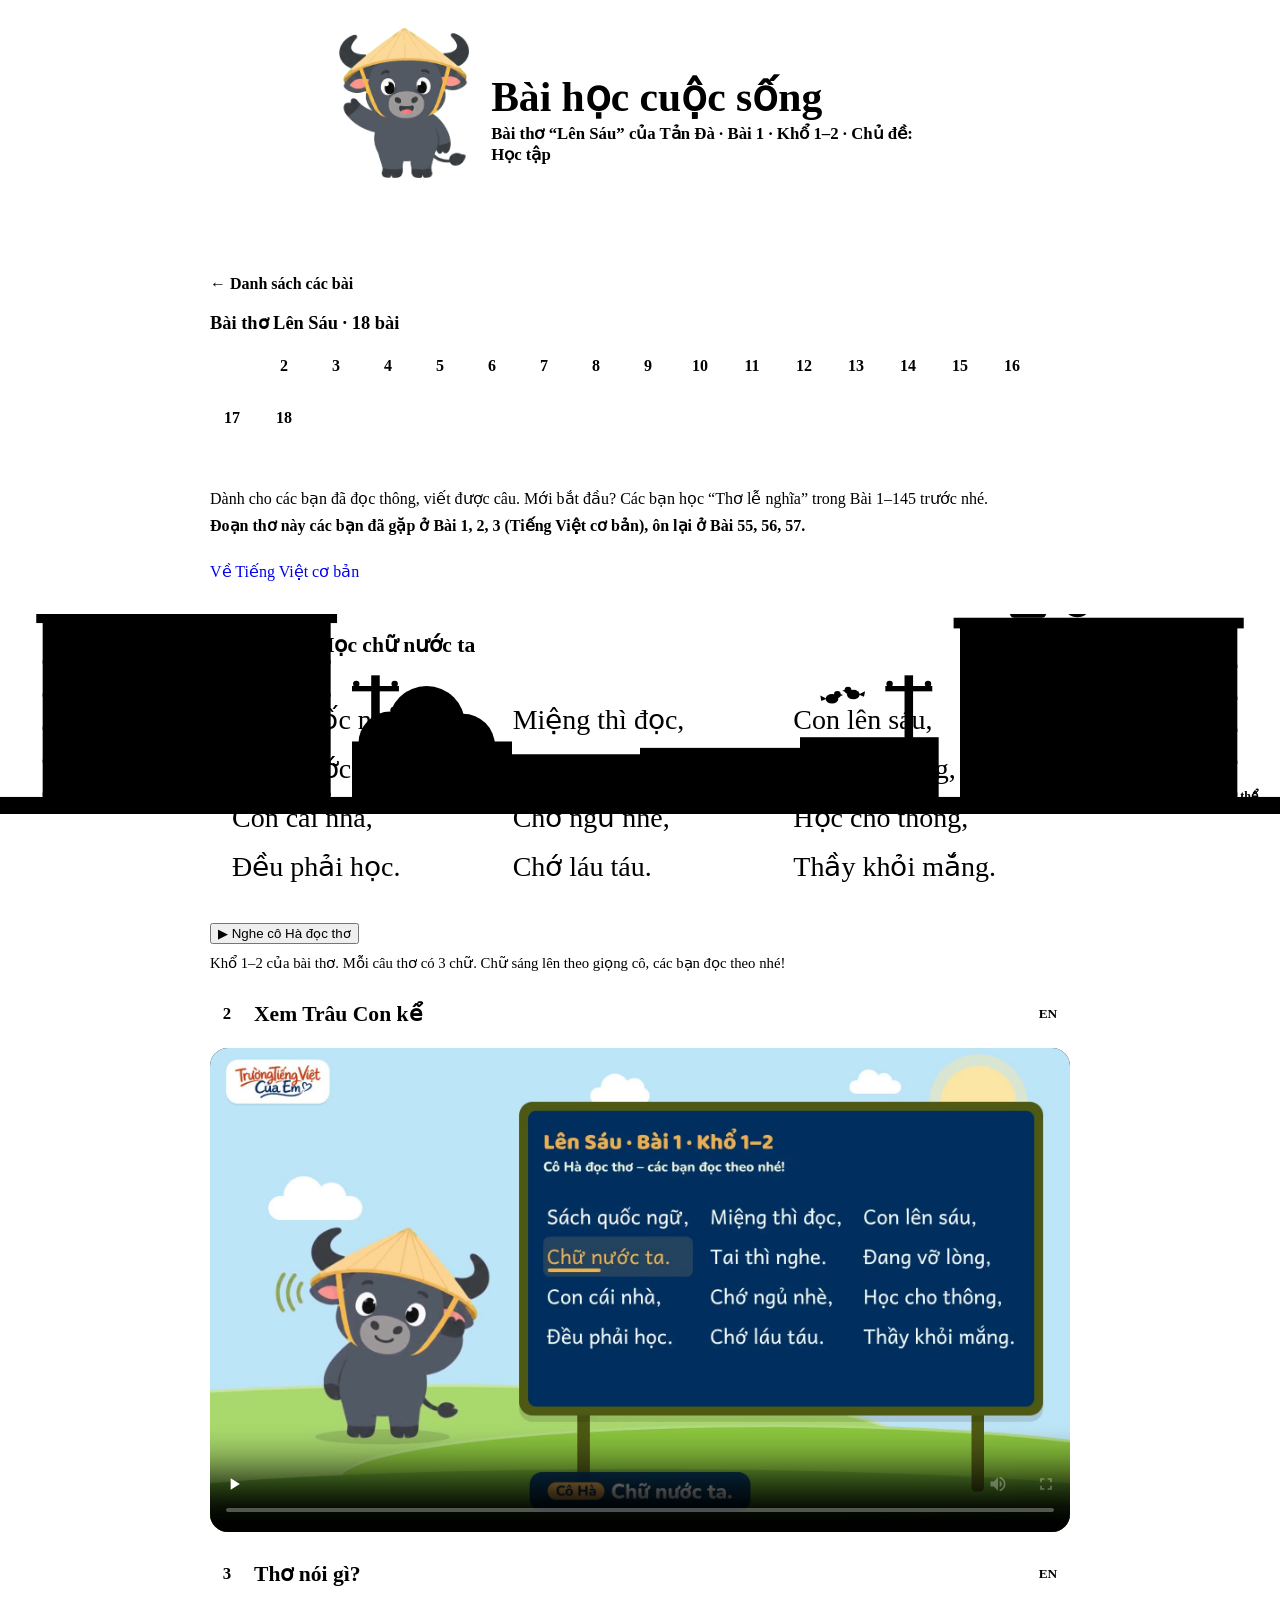
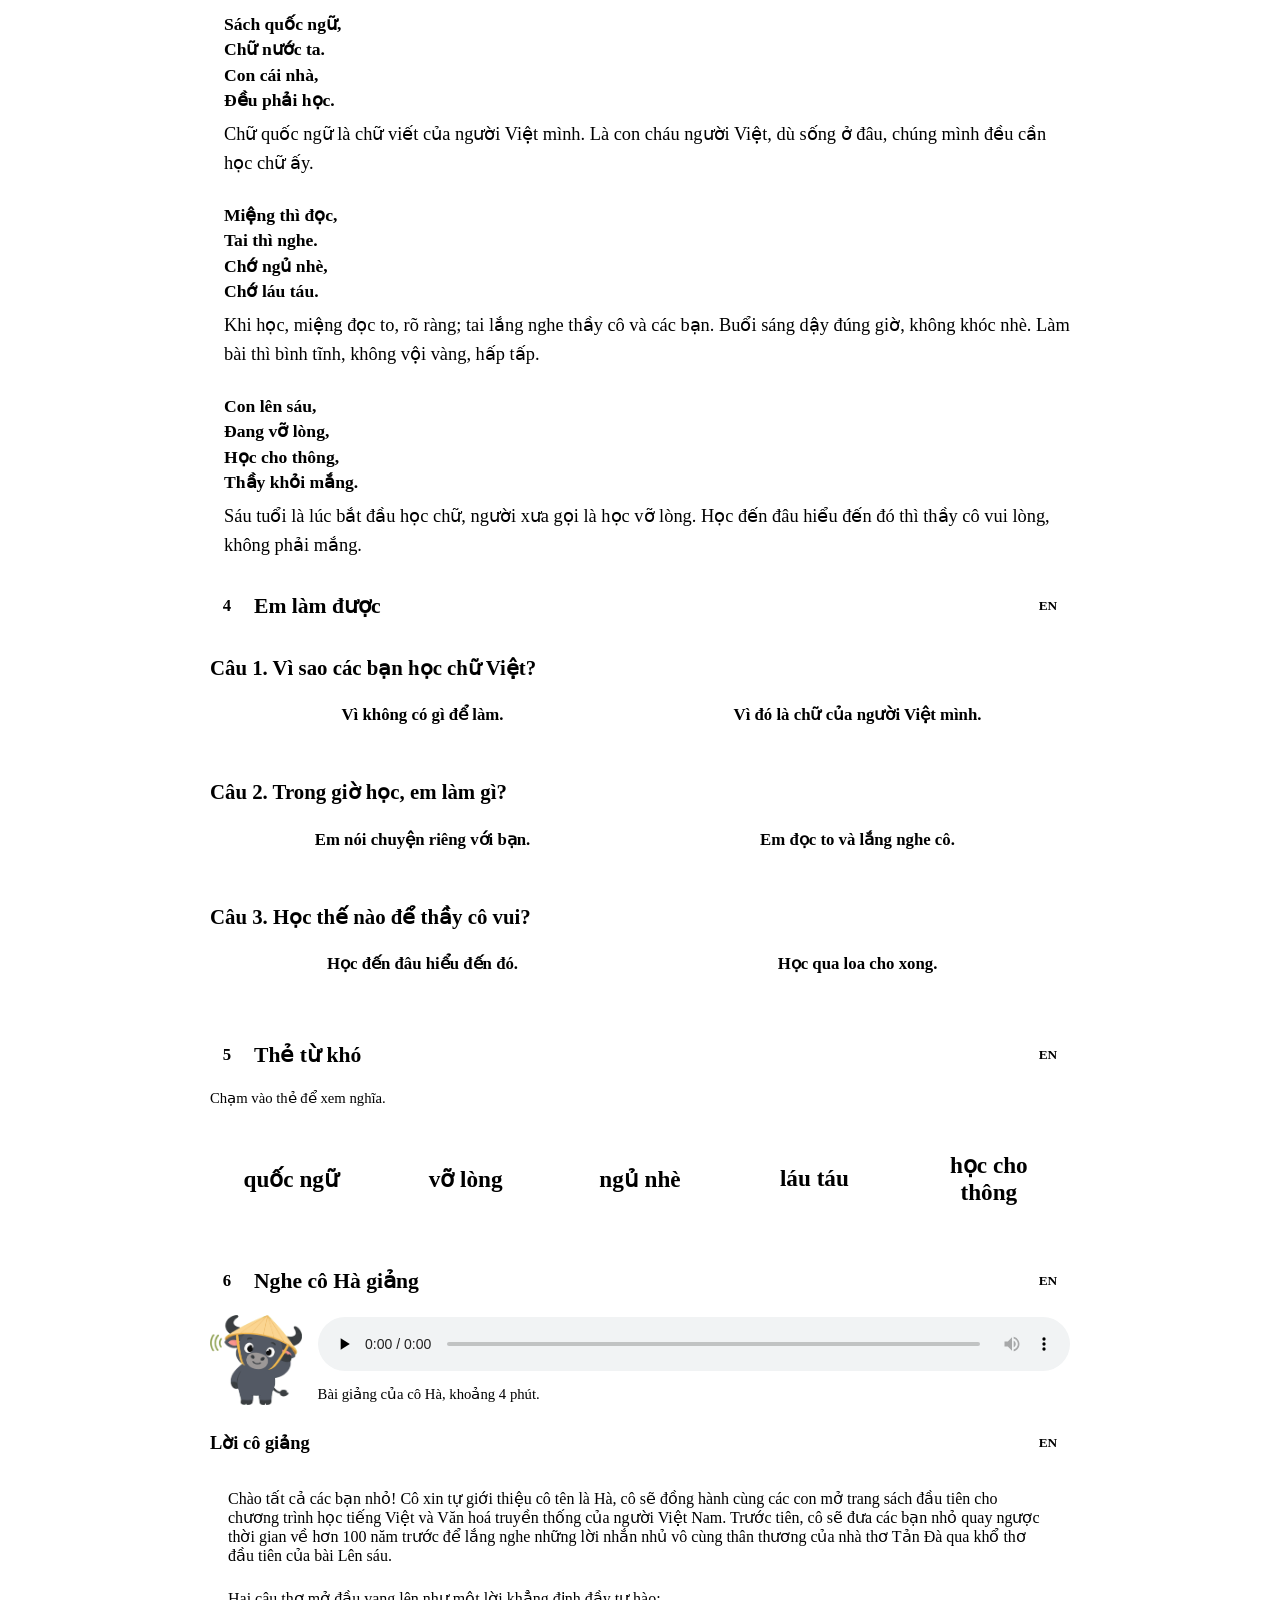
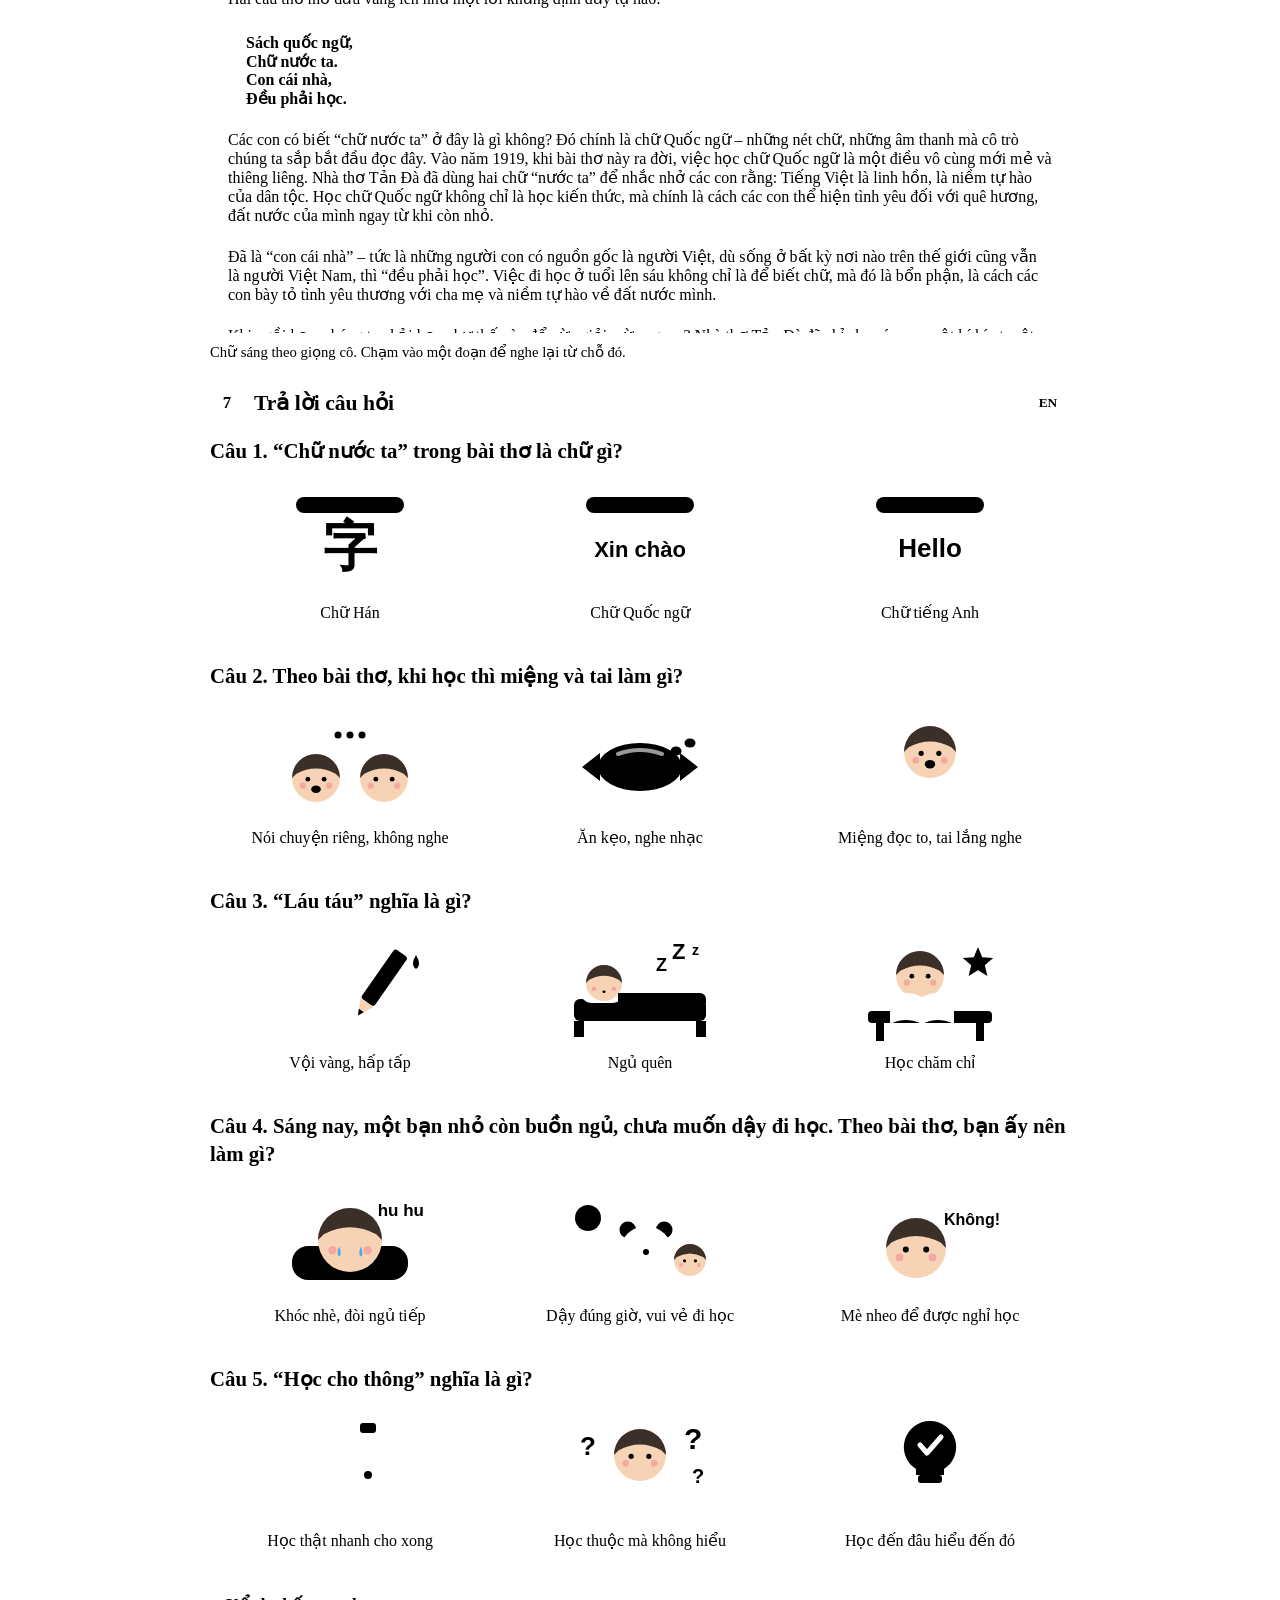
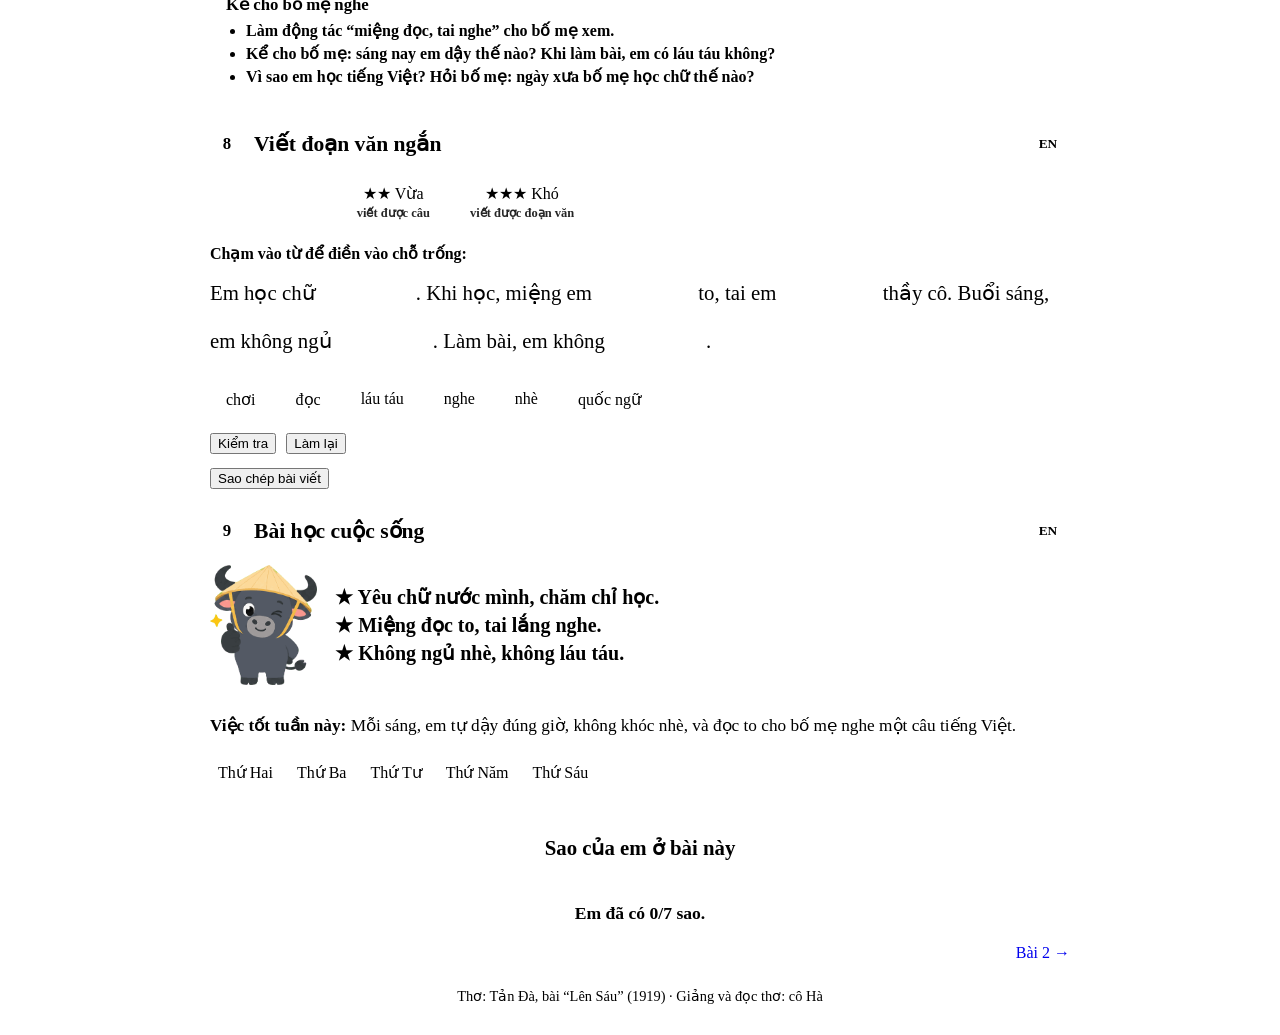
==== commit 1cb2d092: "Ghi kết quả học lên cổng bằng TTV.ghiKetQua; cập nhật CLAUDE.md chung - kho.html: xong một hoạt động" ====
--- a/kho.html
+++ b/kho.html
@@ -83,7 +83,19 @@
   function luu() { try { localStorage.setItem(KHOA, JSON.stringify(duLieu)); } catch (e) {} }
   const SAO = [];
   function coSao(id, ten) { SAO.push({ id: id, ten: ten }); }
-  function datSao(id) { if (duLieu.sao[id]) return; duLieu.sao[id] = true; luu(); veSao(); }
+  /* Ghi kết quả lên cổng (TTV.ghiKetQua, từ 17-11-2026): mỗi hoạt động có sao báo một lần mỗi lần mở trang,
+     kể cả khi sao đã có từ trước. Không tạo khoá localStorage mới. soTroChoi = số hoạt động có sao của bài. */
+  const BAT_DAU = Date.now(); const daBao = new Set();
+  function baoKetQua(id, diem, diemToiDa) {
+    if (daBao.has(id)) return; daBao.add(id);
+    diemToiDa = diemToiDa || 1; if (diem == null) diem = diemToiDa;
+    const tl = diem / diemToiDa;
+    try {
+      if (window.TTV && TTV.ghiKetQua) TTV.ghiKetQua({ bai: BAI + "-" + B.kho, hoatDong: id, soTroChoi: SAO.length, diem: diem, diemToiDa: diemToiDa,
+        sao: tl >= 0.9 ? 3 : tl >= 0.6 ? 2 : tl > 0 ? 1 : 0, thoiGianGiay: Math.round((Date.now() - BAT_DAU) / 1000) });
+    } catch (e) {}
+  }
+  function datSao(id, diem, diemToiDa) { baoKetQua(id, diem, diemToiDa); if (duLieu.sao[id]) return; duLieu.sao[id] = true; luu(); veSao(); }
 
   $("dau-phu").textContent = "Bài thơ “" + DS_BAI[BAI].ten + "” của Tản Đà · Bài " + B.kho + " · " + NHAN_KHO + " · Chủ đề: " + B.chuDe;
   $("t-kho").textContent = "Bài thơ " + DS_BAI[BAI].ten + " · " + DS_BAI[BAI].tong + " bài";
@@ -306,7 +318,7 @@
       B.cauHoi ? "Look at the pictures and choose the best answer. Get them all right to earn a star. Then talk about the last questions with your family."
                : "Talk about these questions from cô Hà with your family.");
     if (B.cauHoi) {
-      const box = tao("div"); const dungHet = new Set();
+      const box = tao("div"); const dungHet = new Set(); const saiTruoc = new Set();
       B.cauHoi.forEach(function (q, i) {
         const c = tao("div", "bh-cau"); c.appendChild(tao("h3", "", "Câu " + (i + 1) + ". " + q.hoi));
         const ds = tao("div", "bh-lua-chon"); const ph = tao("div", "bh-phan-hoi"); const nhan = tao("span"); const giai = tao("span", "giai");
@@ -320,8 +332,8 @@
             if (j === q.dung) {
               b.classList.add("dung"); nhan.className = "ttv-nhan-dung"; nhan.textContent = "Đúng rồi!"; giai.textContent = q.giai; dungHet.add(i);
               ds.querySelectorAll("button").forEach(function (x) { x.disabled = true; });
-              if (dungHet.size === B.cauHoi.length) datSao("hoi");
-            } else { b.classList.add("sai"); nhan.className = "ttv-nhan-sai"; nhan.textContent = "Thử lại nhé"; giai.textContent = ""; }
+              if (dungHet.size === B.cauHoi.length) datSao("hoi", B.cauHoi.length - saiTruoc.size, B.cauHoi.length);
+            } else { saiTruoc.add(i); b.classList.add("sai"); nhan.className = "ttv-nhan-sai"; nhan.textContent = "Thử lại nhé"; giai.textContent = ""; }
             ph.classList.add("hien");
           });
           ds.appendChild(b);
